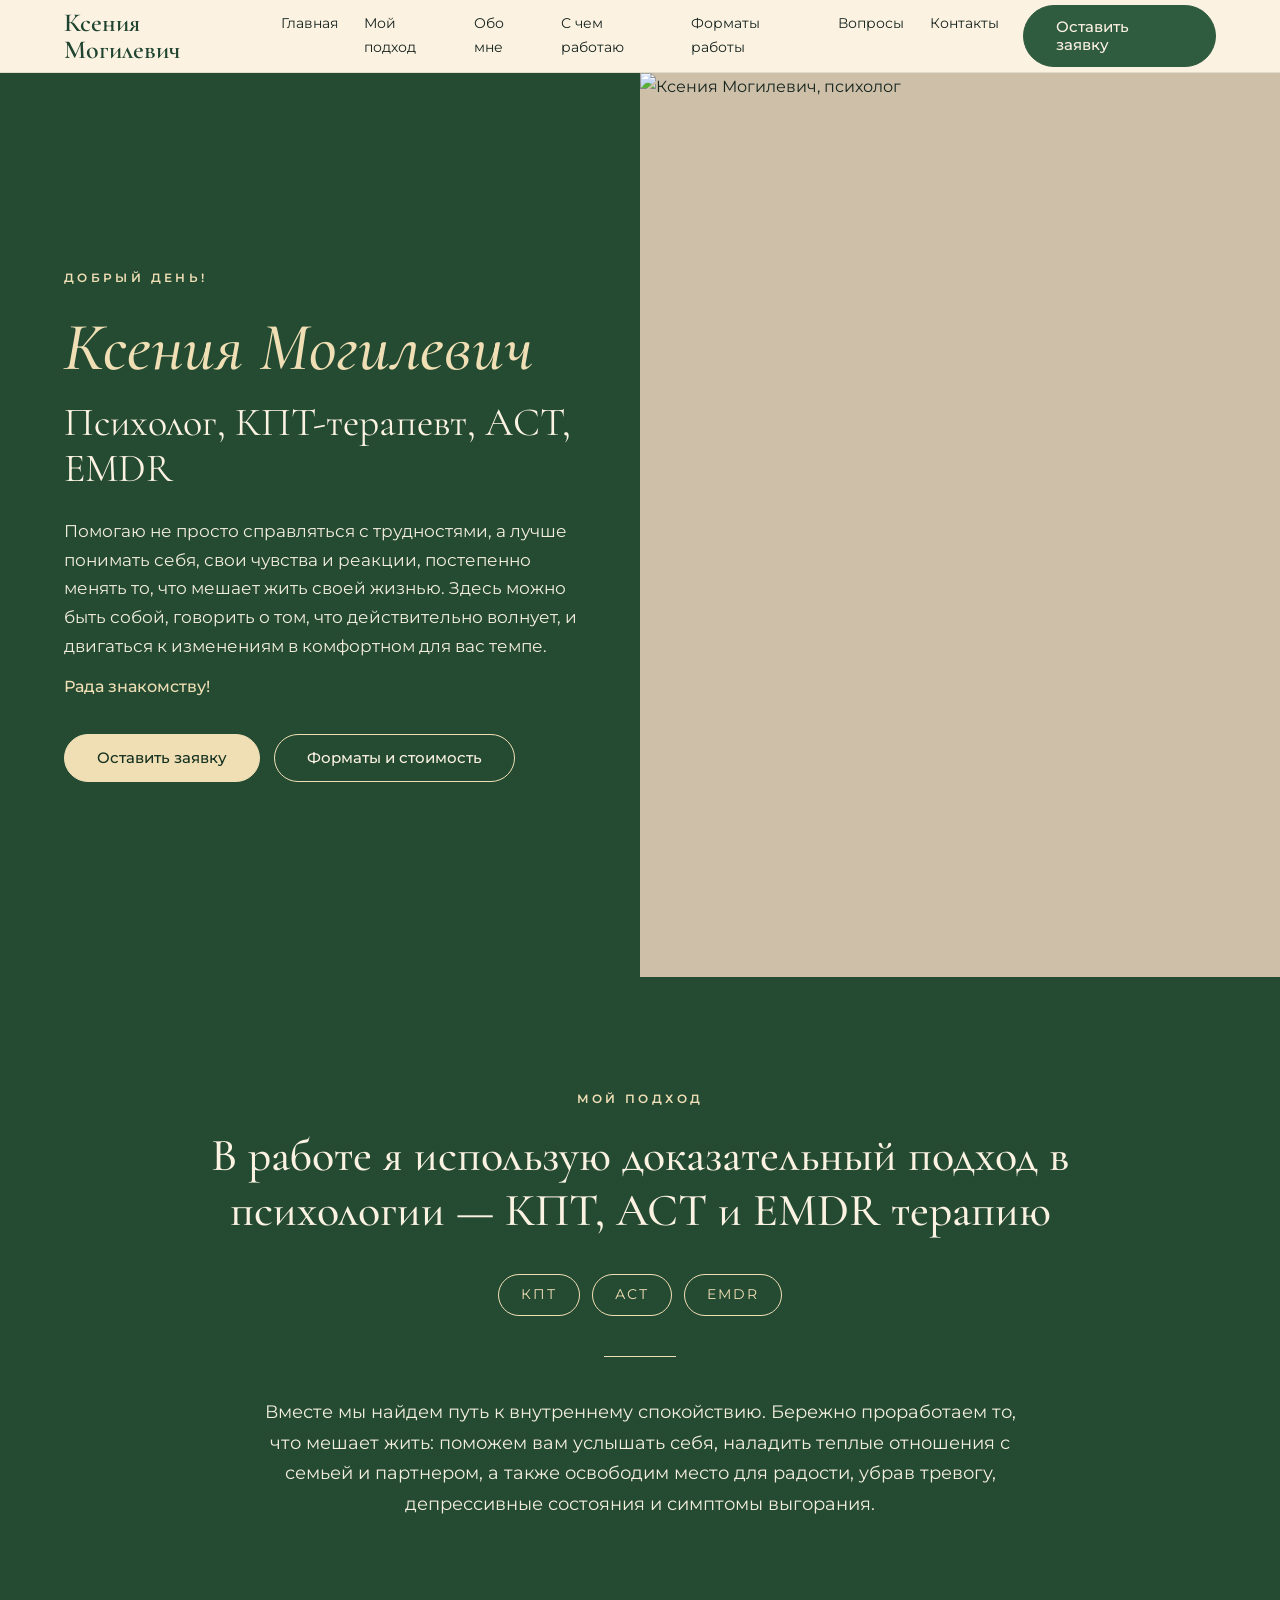
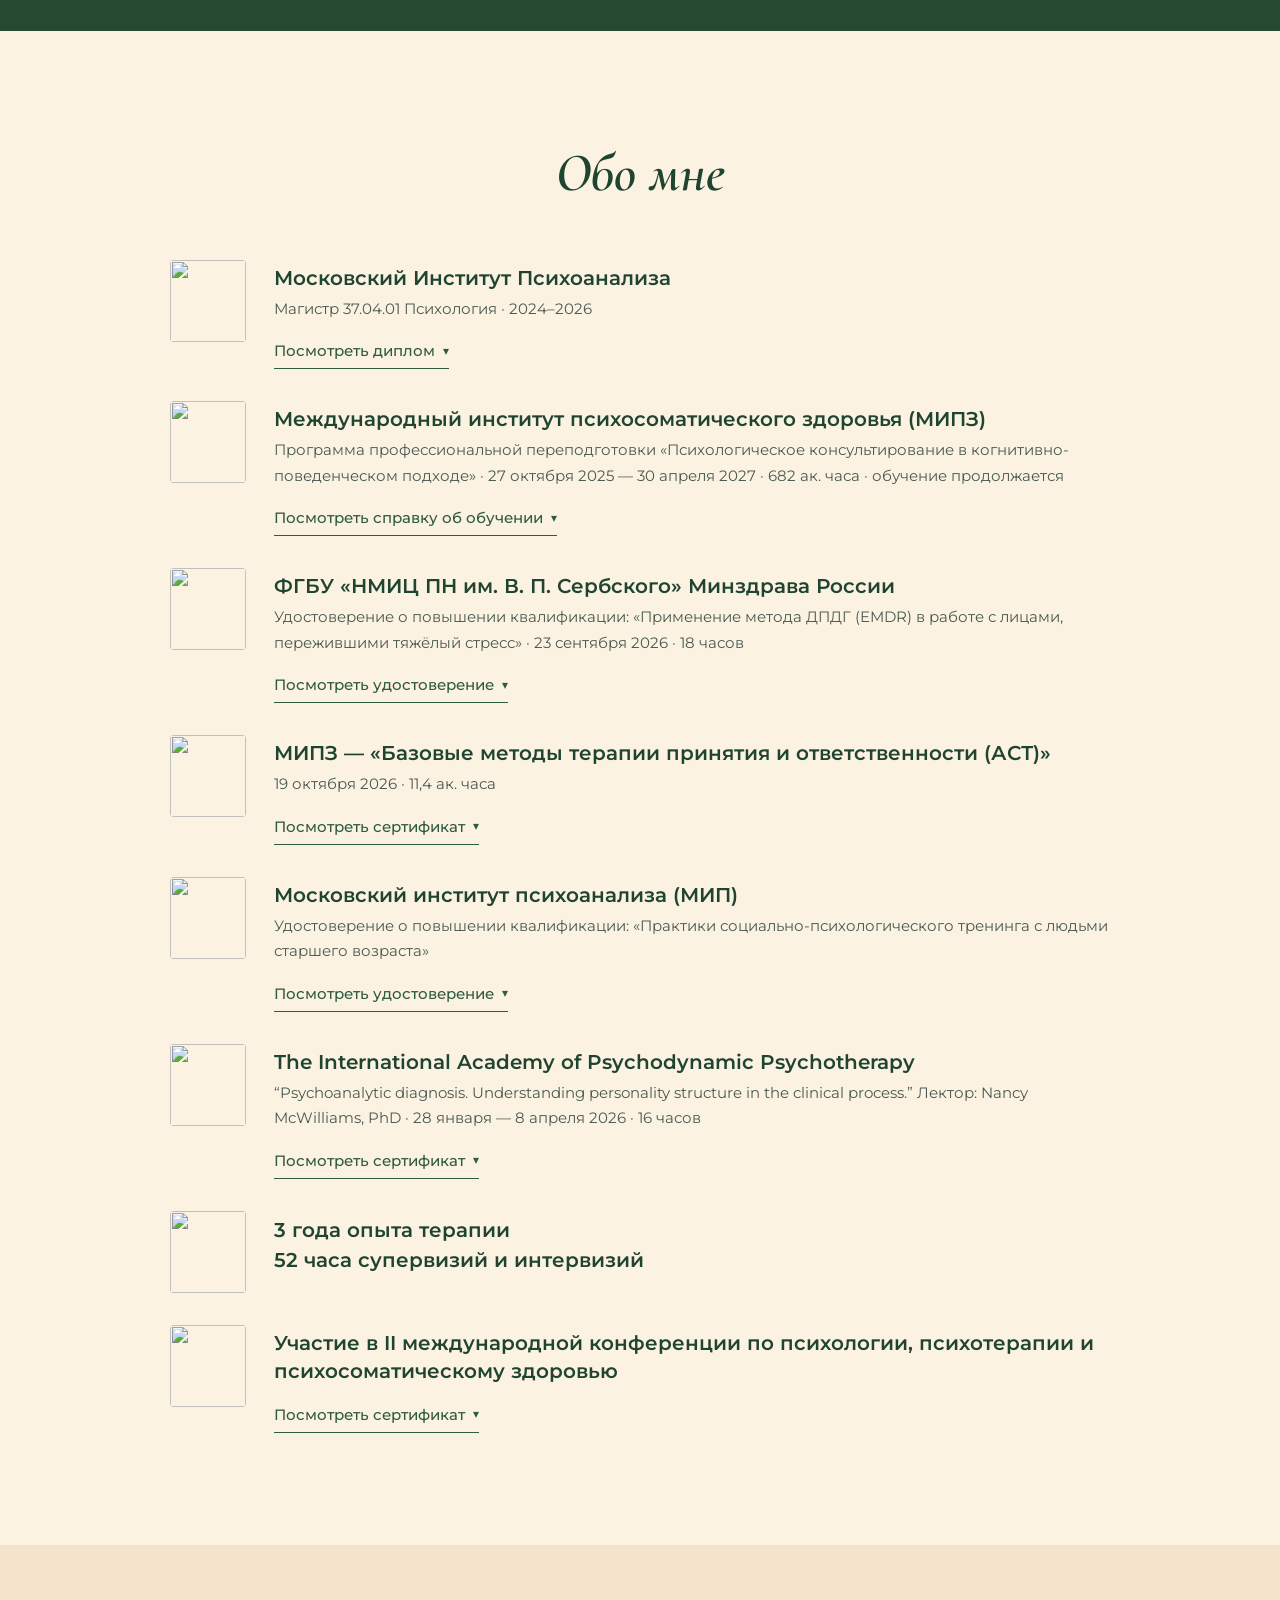
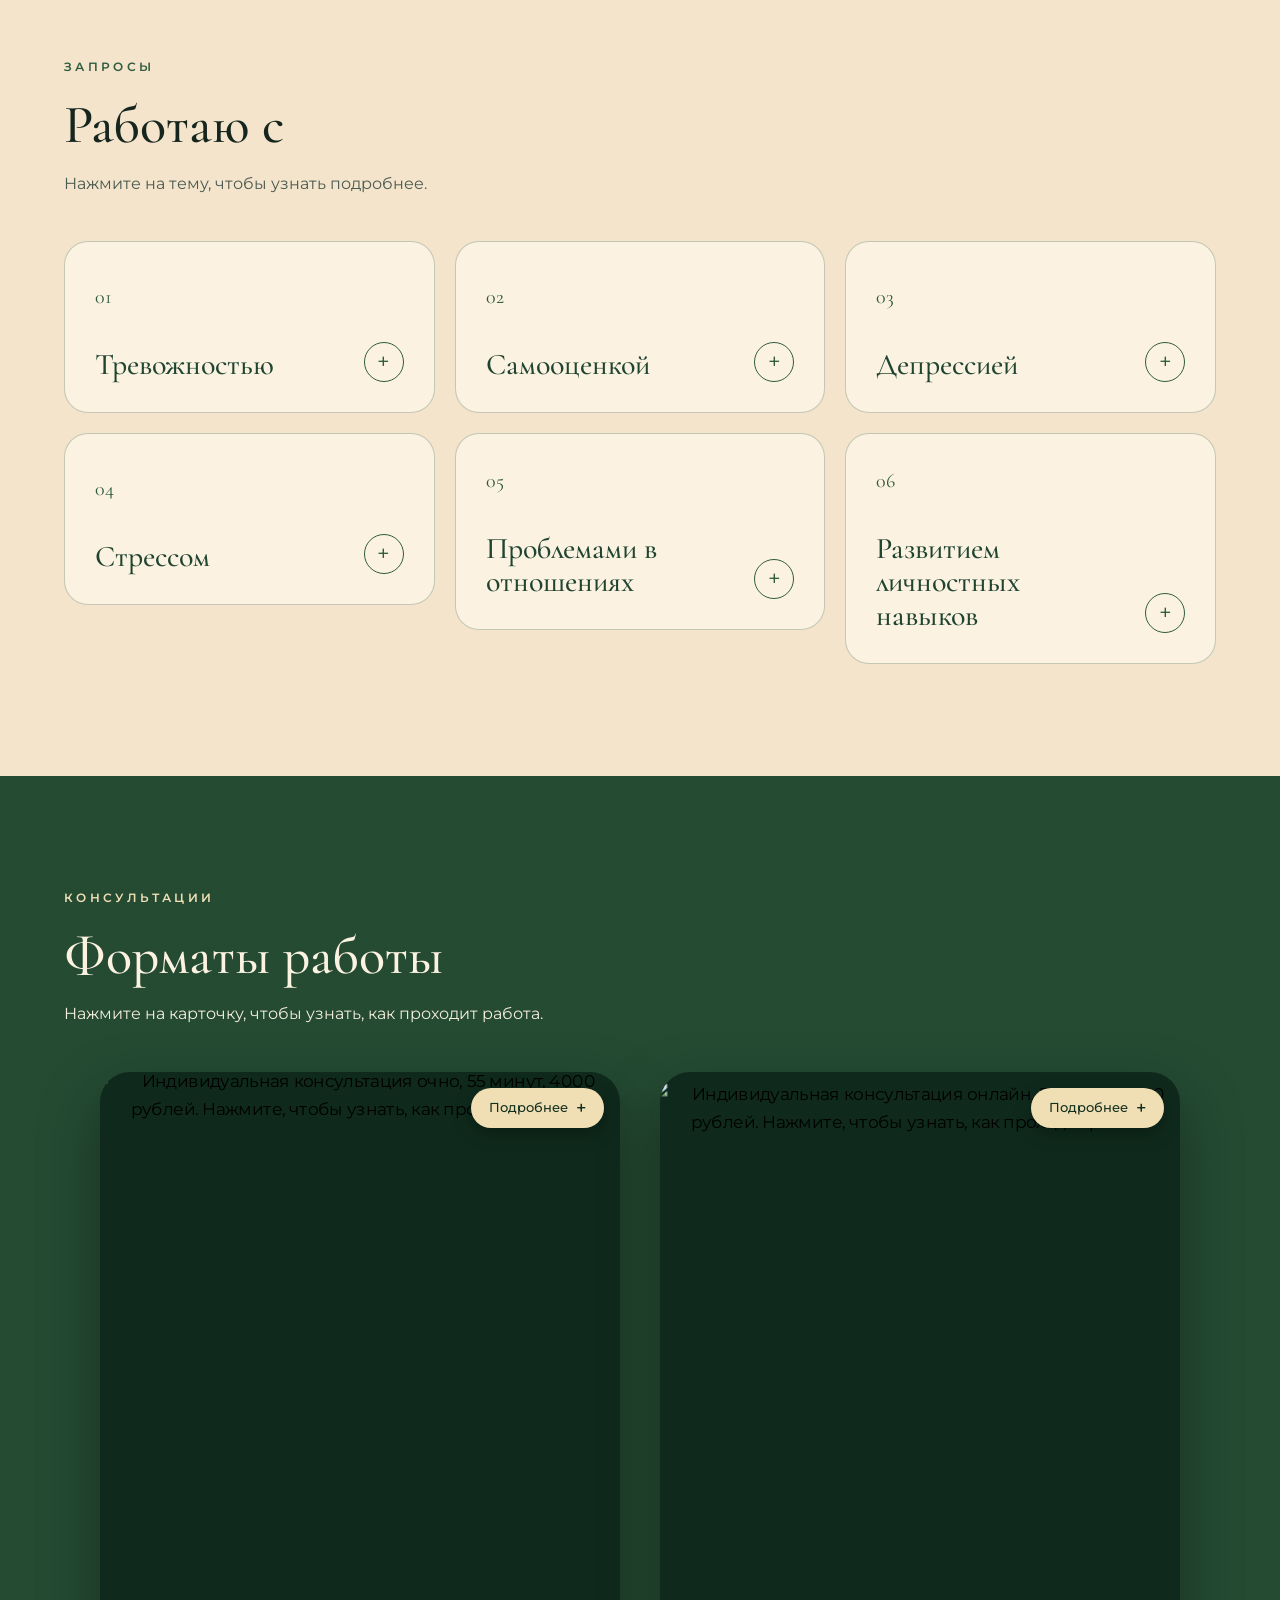
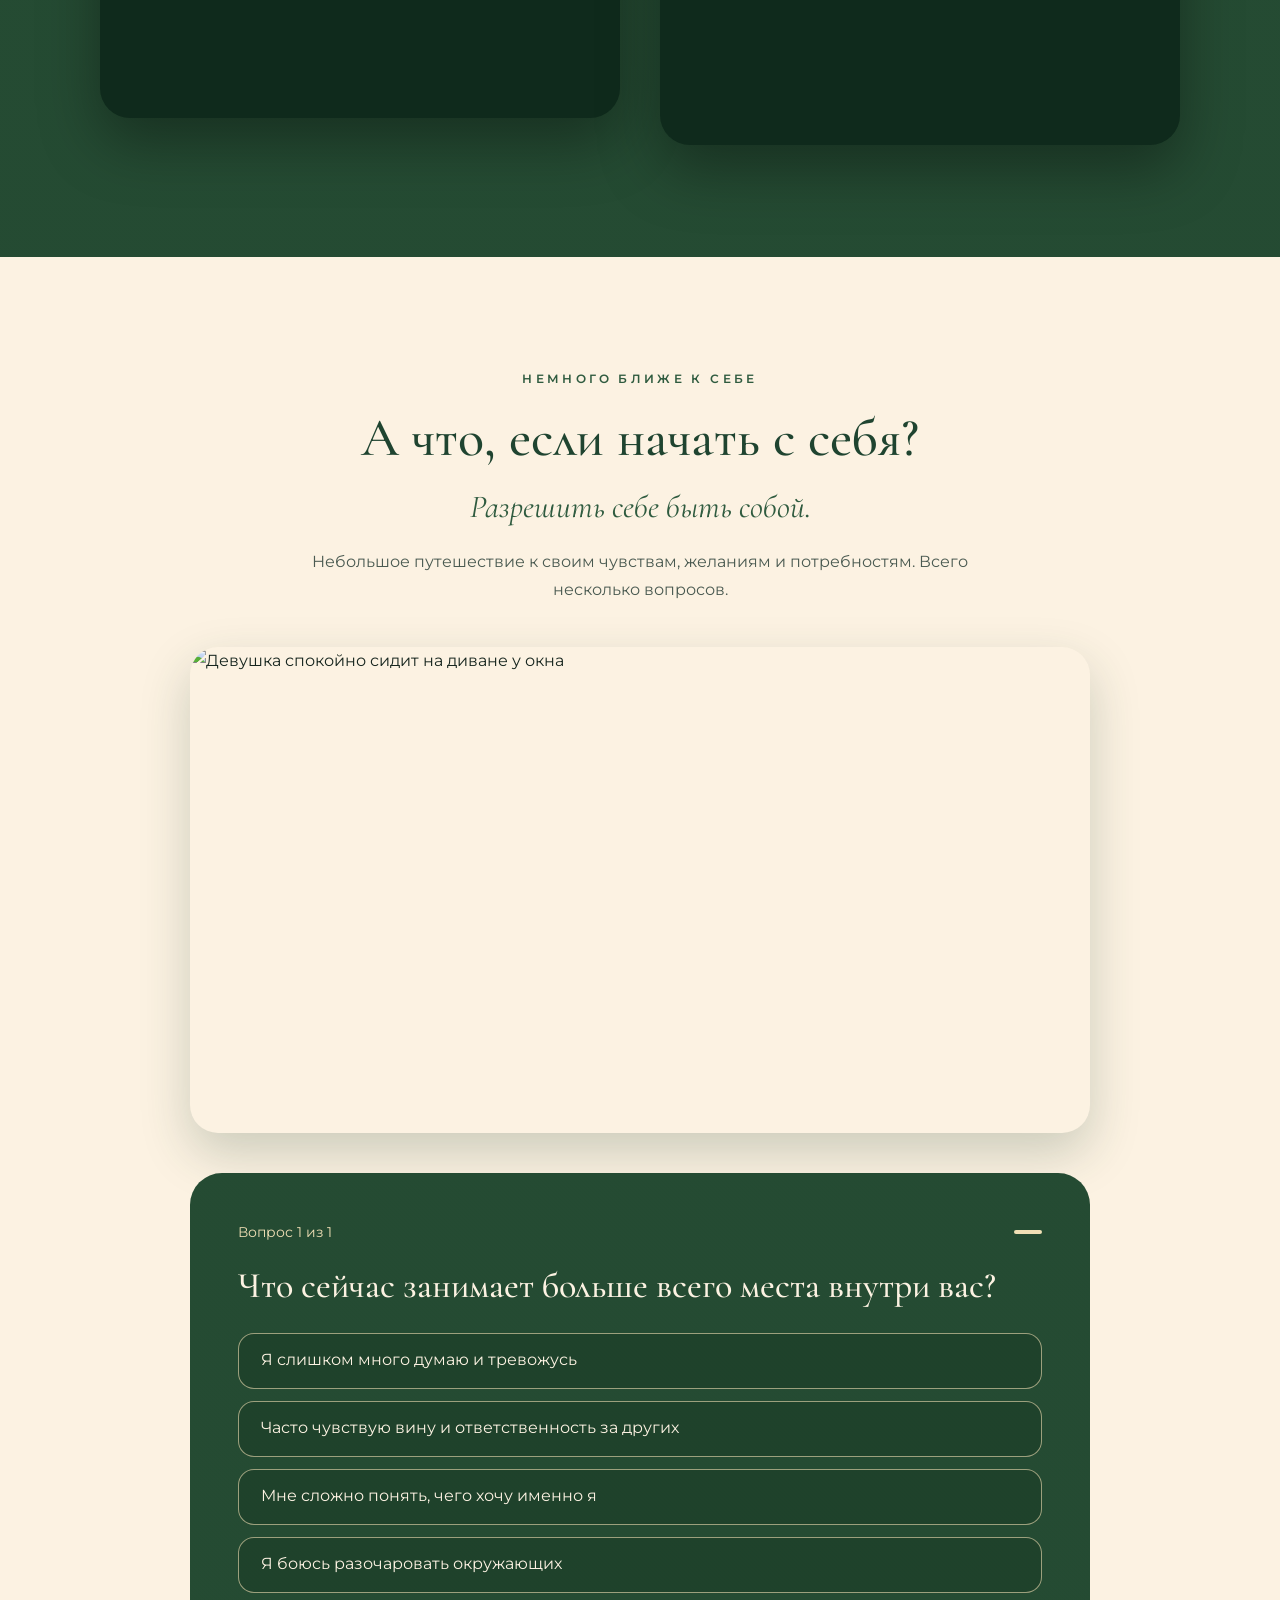
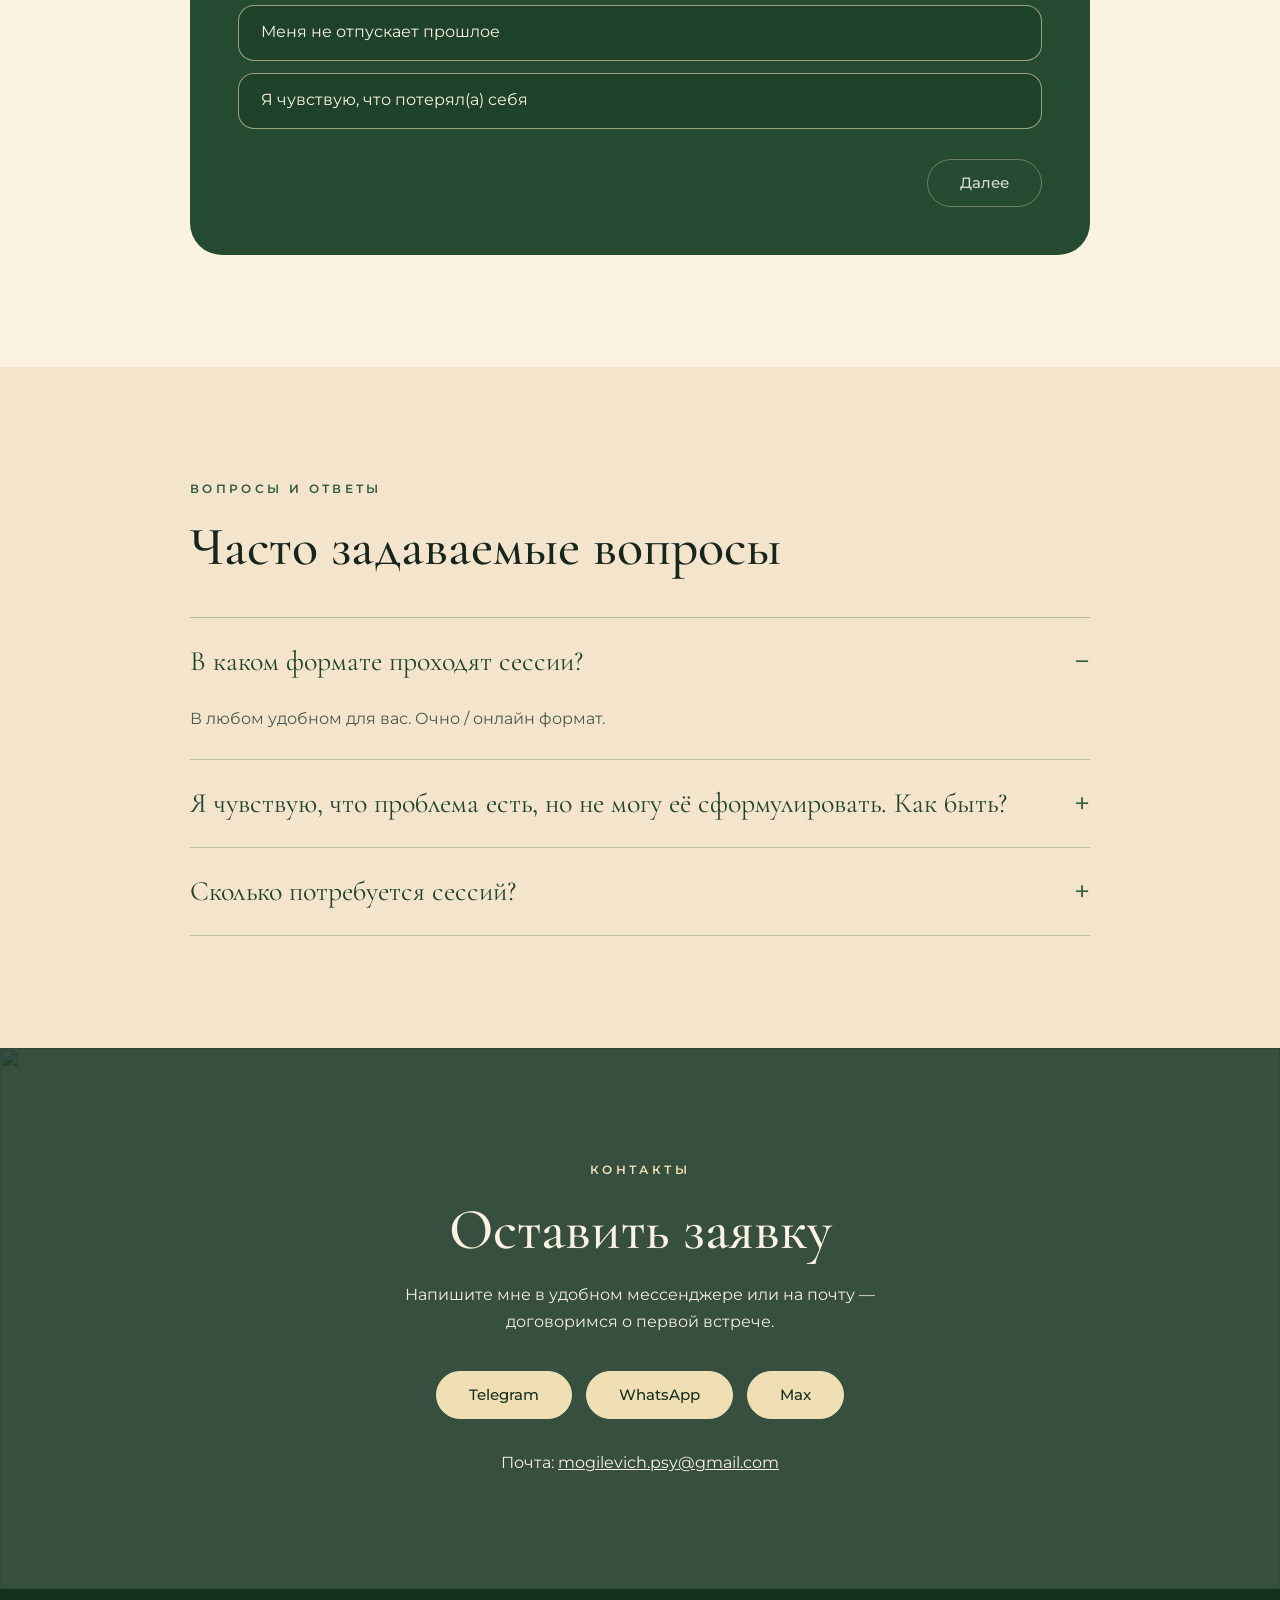
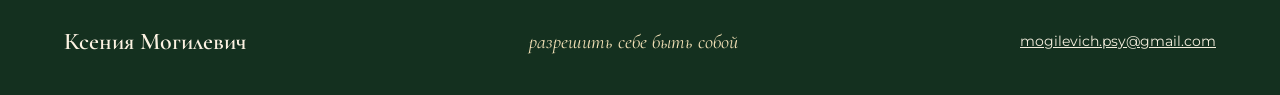
==== index.html @ d7bb57ca "Add files via upload" ====
<!doctype html>
<html lang="ru">
<head>
<meta charset="utf-8">
<meta name="viewport" content="width=device-width, initial-scale=1">
<title>Ксения Могилевич — психолог, КПТ, АСТ, EMDR</title>
<meta name="description" content="Ксения Могилевич — психолог, КПТ-терапевт, АСТ, EMDR. Индивидуальные консультации очно и онлайн. Разрешить себе быть собой.">
<meta property="og:title" content="Ксения Могилевич — психолог">
<meta property="og:description" content="Индивидуальные консультации очно и онлайн: КПТ, АСТ, EMDR.">
<meta property="og:image" content="assets/photo.jpg">
<link rel="preconnect" href="https://fonts.googleapis.com">
<link rel="preconnect" href="https://fonts.gstatic.com" crossorigin>
<link rel="stylesheet" href="https://fonts.googleapis.com/css2?family=Cormorant+Garamond:ital,wght@0,400;0,500;0,600;1,400;1,500;1,600&family=Montserrat:wght@400;500;600&display=swap">
<style>
:root{
  --beige:#FCF2E2;
  --beige-2:#F3E4CB;
  --sand:#E1CDA6;
  --emerald:#2F5B3F;        /* средний зелёный с вашей текстуры */
  --emerald-dark:#1F4430;
  --emerald-deep:#14301F;
  --ink:#16251E;
  --muted:#4A5A51;
  --gold:#F0DFB5;
  --serif:'Cormorant Garamond',Georgia,'Times New Roman',serif;
  --sans:'Montserrat',system-ui,-apple-system,'Segoe UI',Arial,sans-serif;
}
*{box-sizing:border-box}
html{scroll-behavior:smooth;scroll-padding-top:84px}
body{margin:0;background:var(--beige);color:var(--ink);font-family:var(--sans);font-size:16px;line-height:1.7;-webkit-font-smoothing:antialiased}
img{max-width:100%;display:block}
a{color:var(--emerald)}
h1,h2,h3,h4{font-family:var(--serif);font-weight:500;margin:0;line-height:1.12}
p{margin:0}
.wrap{max-width:1200px;margin:0 auto;padding:0 24px}
.eyebrow{font-size:12px;letter-spacing:.28em;text-transform:uppercase;color:var(--emerald);font-weight:600;margin-bottom:18px}
.on-dark .eyebrow{color:var(--gold)}
.section{padding:clamp(64px,9vw,112px) 0}
.section h2{font-size:clamp(34px,5vw,54px)}
/* текстура зелёного */
.tex{background:linear-gradient(rgba(12,36,22,.3),rgba(12,36,22,.3)),url(assets/green.jpg) center/cover no-repeat #2F5B3F}

.btn{display:inline-flex;align-items:center;justify-content:center;min-height:48px;padding:12px 32px;border-radius:999px;border:1px solid var(--emerald);background:var(--emerald);color:var(--beige);font:500 15px/1.2 var(--sans);text-decoration:none;cursor:pointer;transition:background .2s,color .2s,border-color .2s}
.btn:hover{background:var(--emerald-dark);border-color:var(--emerald-dark);color:var(--beige)}
.btn.ghost{background:transparent;color:var(--emerald)}
.btn.ghost:hover{background:var(--emerald);color:var(--beige)}
.on-dark .btn{background:var(--gold);border-color:var(--gold);color:var(--emerald-deep)}
.on-dark .btn:hover{background:var(--beige);border-color:var(--beige);color:var(--emerald-deep)}
.on-dark .btn.ghost{background:transparent;color:var(--beige);border-color:var(--gold)}
.on-dark .btn.ghost:hover{background:var(--gold);color:var(--emerald-deep)}
:focus-visible{outline:3px solid #C99A2E;outline-offset:3px}

/* header */
.site-header{position:sticky;top:0;z-index:50;background:rgba(252,242,226,.95);backdrop-filter:blur(8px);border-bottom:1px solid rgba(47,91,63,.15)}
.site-header .wrap{display:flex;align-items:center;justify-content:space-between;gap:24px;min-height:72px}
.brand{text-decoration:none;font-family:var(--serif);font-weight:600;font-size:26px;line-height:1.05;color:var(--emerald-dark)}
.nav{display:flex;gap:26px;font-size:14px}
.nav a{text-decoration:none;color:var(--ink)}
.nav a:hover{color:var(--emerald);text-decoration:underline}
@media(max-width:1060px){.nav{display:none}}

/* hero — две половины: зелёная текстура + фото */
.hero{display:grid;grid-template-columns:1fr 1fr;min-height:clamp(560px,56vw,780px)}
.hero-left{display:flex;align-items:center;padding:64px 56px 64px max(24px,calc((100vw - 1200px)/2 + 24px));color:var(--beige)}
.hero-copy{max-width:540px}
.hero-copy .eyebrow{margin-bottom:22px}
.hero h1{font-style:italic;font-weight:500;font-size:clamp(44px,5.4vw,68px);color:var(--gold)}
.hero .role{font-family:var(--serif);font-size:clamp(28px,3.2vw,40px);line-height:1.15;margin-top:12px;color:var(--beige)}
.hero .lead{margin-top:26px;font-size:17px;color:#F4EEDD}
.hero .hi{margin-top:12px;font-weight:500;color:var(--gold)}
.hero .cta{display:flex;flex-wrap:wrap;gap:14px;margin-top:34px}
.hero-right{min-width:0;background:#cdbfa8}
.hero-right img{width:100%;height:100%;object-fit:cover;object-position:center 18%}
@media(max-width:860px){
  .hero{grid-template-columns:1fr;min-height:0}
  .hero-left{padding:56px 24px 52px}
  /* на телефоне показываем фото целиком, лицо не крупным планом */
  .hero-right img{height:auto;aspect-ratio:1024/1447;object-fit:cover;object-position:center}
}

/* approach */
.approach{color:var(--beige);text-align:center}
.approach h2{font-size:clamp(30px,4.4vw,46px);max-width:900px;margin:0 auto;line-height:1.2}
.approach .rule{width:72px;height:1px;background:var(--gold);margin:40px auto}
.approach p.txt{max-width:760px;margin:0 auto;font-size:18px;color:#F4EEDD}
.methods{display:flex;flex-wrap:wrap;gap:12px;justify-content:center;margin-top:36px}
.methods span{border:1px solid var(--gold);color:var(--gold);border-radius:999px;padding:8px 22px;font-size:14px;letter-spacing:.14em}

/* about / education list */
.about h2{text-align:center;font-style:italic;font-weight:600;color:var(--emerald-dark)}
.edu{list-style:none;margin:56px auto 0;padding:0;max-width:940px;display:flex;flex-direction:column;gap:32px}
.edu li{display:flex;gap:28px;align-items:flex-start}
.edu .ico{flex:0 0 76px;width:76px;height:82px;object-fit:cover;border-radius:4px}
.edu .body{flex:1 1 auto;min-width:0;padding-top:4px}
.edu .t{font-weight:600;font-size:clamp(17px,2vw,20px);line-height:1.4;color:var(--emerald-dark)}
.edu .s{margin-top:4px;color:var(--muted);font-size:15px}
.edu .plain{font-weight:600;font-size:clamp(17px,2vw,20px);line-height:1.5;color:var(--emerald-dark)}
.edu .plain span{display:block}
.cert{margin-top:12px}
.cert summary{list-style:none;cursor:pointer;display:inline-flex;align-items:center;gap:8px;min-height:36px;color:var(--emerald);font-weight:500;font-size:15px;border-bottom:1px solid currentColor}
.cert summary::-webkit-details-marker{display:none}
.cert summary::after{content:"▾";font-size:12px;transition:transform .2s}
.cert[open] summary::after{transform:rotate(180deg)}
.cert-box{margin-top:14px;max-width:700px}
.cert-box img{width:100%;height:auto;border-radius:10px;border:1px solid rgba(47,91,63,.3);background:#fff}
.cert-empty{padding:22px 24px;border:1px dashed rgba(47,91,63,.5);border-radius:12px;color:var(--muted);font-size:15px;background:rgba(255,255,255,.5)}
@media(max-width:560px){.edu li{gap:16px}.edu .ico{flex-basis:56px;width:56px;height:60px}}

/* work */
.work{background:var(--beige-2)}
.work .hint{margin-top:14px;color:var(--muted)}
.grid{display:flex;flex-wrap:wrap;gap:20px;margin-top:44px;align-items:flex-start}
.tile{flex:1 1 320px;min-width:0;background:var(--beige);border:1px solid rgba(47,91,63,.28);border-radius:24px;transition:background .2s,border-color .2s}
.tile summary{list-style:none;cursor:pointer;display:flex;justify-content:space-between;align-items:flex-end;gap:16px;min-height:170px;padding:30px}
.tile summary::-webkit-details-marker{display:none}
.tile i{display:block;font-family:var(--serif);font-style:normal;font-size:20px;color:var(--emerald);margin-bottom:34px}
.tile h3{font-size:30px;color:var(--emerald-dark)}
.tile .plus{flex:0 0 40px;height:40px;border:1px solid var(--emerald);border-radius:50%;display:flex;align-items:center;justify-content:center;font-size:22px;line-height:1;color:var(--emerald)}
.tile .plus::before{content:"+"}
.tile[open] .plus::before{content:"−"}
.tile:hover{border-color:var(--emerald)}
.tile[open]{background:var(--emerald);border-color:var(--emerald)}
.tile[open] i,.tile[open] h3{color:var(--beige)}
.tile[open] .plus{border-color:var(--gold);color:var(--gold)}
.tile[open] summary{min-height:0;padding-bottom:20px}
.tile[open] i{margin-bottom:14px}
.tile-body{padding:0 30px 32px;color:#F4EEDD}
.tile-body h4{font-family:var(--sans);font-weight:600;font-size:12px;letter-spacing:.22em;text-transform:uppercase;color:var(--gold);margin:22px 0 6px}
.tile-body h4:first-child{margin-top:4px}
.tile-body .btn{margin-top:26px;background:var(--gold);border-color:var(--gold);color:var(--emerald-deep)}
.tile-body .btn:hover{background:var(--beige);border-color:var(--beige)}

/* formats */
.formats{color:var(--beige)}
.formats h2{color:var(--beige)}
.formats .hint{margin-top:14px;color:#F4EEDD}
.fmt-grid{display:flex;flex-wrap:wrap;gap:40px;margin-top:44px;justify-content:center;align-items:flex-start}
.fmt{flex:1 1 360px;max-width:520px;min-width:0;display:grid;border-radius:30px;overflow:hidden;background:#0F2A1C;box-shadow:0 24px 60px rgba(0,0,0,.35)}
.fmt>*{grid-area:1/1;min-width:0}
.fmt-face{display:block;position:relative;padding:0;border:0;background:none;cursor:pointer;font:inherit;transition:opacity .3s,visibility .3s}
.fmt-face img{width:100%;height:auto;display:block;transform:scale(1.035)}
.fmt-tap{position:absolute;top:16px;right:16px;display:inline-flex;align-items:center;gap:8px;min-height:40px;padding:8px 18px;border-radius:999px;background:var(--gold);color:var(--emerald-deep);font:500 13px/1 var(--sans);box-shadow:0 6px 18px rgba(0,0,0,.3);transition:background .2s}
.fmt-tap::after{content:"+";font-size:18px;line-height:1}
.fmt-face:hover .fmt-tap{background:var(--beige)}
.fmt-back{box-sizing:border-box;display:flex;flex-direction:column;justify-content:center;padding:clamp(24px,5vw,40px);background:linear-gradient(rgba(12,36,22,.45),rgba(12,36,22,.45)),url(assets/green.jpg) center/cover no-repeat #1F4430;border:1px solid rgba(240,223,181,.5);border-radius:30px;visibility:hidden;opacity:0;transition:opacity .3s,visibility .3s;outline:none}
.fmt.is-open .fmt-face{visibility:hidden;opacity:0}
.fmt.is-open .fmt-back{visibility:visible;opacity:1}
.fmt-back .tag{font-size:12px;letter-spacing:.24em;text-transform:uppercase;color:var(--gold);font-weight:600}
.fmt-back h3{margin:10px 0 4px;font-size:clamp(30px,4vw,38px);color:var(--beige)}
.fmt-back .meta{color:var(--gold);margin-bottom:12px;font-weight:500}
.fmt-back .intro{color:#F4EEDD;margin-bottom:18px}
.steps{list-style:none;margin:0;padding:0;display:flex;flex-direction:column;gap:14px;counter-reset:s}
.steps li{display:flex;gap:16px;color:#F4EEDD}
.steps li::before{counter-increment:s;content:counter(s);flex:0 0 34px;height:34px;border:1px solid var(--gold);border-radius:50%;display:flex;align-items:center;justify-content:center;color:var(--gold);font-size:14px}
.fmt-actions{display:flex;flex-wrap:wrap;gap:12px;margin-top:28px}
@media(max-width:560px){.fmt-back{font-size:15px;line-height:1.6}.steps{gap:10px}.steps li{gap:12px}}

/* interactive */
.quiz-head{text-align:center;max-width:680px;margin:0 auto 44px}
.quiz-head h2{color:var(--emerald-dark)}
.quiz-head .sub{font-family:var(--serif);font-style:italic;font-size:clamp(24px,3vw,32px);color:var(--emerald);margin-top:12px}
.quiz-head p.t{margin-top:14px;color:var(--muted)}
.quiz-pic{max-width:900px;margin:0 auto 40px}
.quiz-pic img{width:100%;height:auto;aspect-ratio:984/531;object-fit:cover;border-radius:28px;box-shadow:0 20px 50px rgba(31,68,48,.22)}
@media(max-width:560px){.quiz-pic img{aspect-ratio:4/3;object-position:62% center;border-radius:20px}}
.quiz{max-width:900px;margin:0 auto;color:var(--beige);border-radius:32px;padding:clamp(24px,5vw,48px)}
.q-top{display:flex;align-items:center;justify-content:space-between;gap:16px;margin-bottom:22px;font-size:14px;color:var(--gold)}
.dots{display:flex;gap:8px}
.dots i{display:block;width:28px;height:4px;border-radius:2px;background:rgba(240,223,181,.35)}
.dots i.on{background:var(--gold)}
.quiz h3{font-size:clamp(26px,3.6vw,36px);margin-bottom:26px}
.opts{display:flex;flex-direction:column;gap:12px}
.opt{width:100%;text-align:left;min-height:56px;padding:14px 22px;border-radius:16px;border:1px solid rgba(240,223,181,.6);background:rgba(10,30,18,.2);color:var(--beige);font:400 16px/1.4 var(--sans);cursor:pointer;transition:background .15s,color .15s}
.opt:hover{background:rgba(240,223,181,.18)}
.opt[aria-pressed="true"]{background:var(--gold);color:var(--emerald-deep);border-color:var(--gold)}
.q-nav{display:flex;flex-wrap:wrap;justify-content:space-between;gap:14px;margin-top:30px}
.quiz .btn{background:var(--gold);border-color:var(--gold);color:var(--emerald-deep)}
.quiz .btn:hover{background:var(--beige);border-color:var(--beige)}
.quiz .btn.ghost{background:transparent;color:var(--beige);border-color:rgba(240,223,181,.6)}
.quiz .btn.ghost:hover{background:rgba(240,223,181,.2);color:var(--beige)}
.quiz .btn[disabled]{background:transparent;border-color:rgba(240,223,181,.35);color:#D5DCCB;cursor:not-allowed}
.letter{display:flex;flex-wrap:wrap;gap:36px;align-items:stretch}
.letter-img{flex:0 1 290px;min-width:0}
.letter-img img{width:100%;height:100%;min-height:260px;object-fit:cover;border-radius:20px}
.letter-form{flex:1 1 360px;min-width:0}
.letter-form h3{margin-bottom:8px}
.letter-form p.hint{color:#F4EEDD;margin-bottom:22px}
.field{margin-bottom:18px}
.field label{display:block;margin-bottom:8px;font-family:var(--serif);font-size:23px;color:var(--gold)}
.field input{width:100%;min-height:48px;padding:10px 16px;border-radius:12px;border:1px solid rgba(240,223,181,.6);background:rgba(10,30,18,.3);color:var(--beige);font:400 16px var(--sans)}
.field input::placeholder{color:#D5DCCB}
.result{display:flex;flex-direction:column;align-items:center;gap:22px;text-align:center}
.note{width:100%;max-width:620px;background:var(--beige);color:var(--emerald-deep);border-radius:24px;padding:clamp(28px,5vw,48px) clamp(20px,4vw,40px)}
.note small{display:block;font-size:12px;letter-spacing:.3em;text-transform:uppercase;color:var(--muted)}
.note h3{margin:14px 0 24px;color:var(--emerald-deep)}
.note ul{list-style:none;margin:0;padding:0;text-align:left;display:flex;flex-direction:column;gap:14px}
.note li span{color:var(--muted)}
.note li b{font-weight:400;white-space:pre-line}
.note hr{border:0;height:1px;width:56px;background:#8C7A52;margin:28px auto}
.note q{display:block;font-family:var(--serif);font-style:italic;font-size:clamp(20px,2.6vw,24px);line-height:1.35;quotes:none}
.result p.inv{max-width:620px;color:#F4EEDD}
.result .row{display:flex;flex-wrap:wrap;gap:14px;justify-content:center}

/* faq */
.faq{background:var(--beige-2)}
.faq .list{max-width:900px;margin:40px auto 0;border-top:1px solid rgba(47,91,63,.3)}
.faq details{border-bottom:1px solid rgba(47,91,63,.3)}
.faq summary{list-style:none;cursor:pointer;display:flex;justify-content:space-between;align-items:center;gap:24px;padding:26px 0;font-family:var(--serif);font-size:clamp(22px,2.8vw,28px);line-height:1.25;color:var(--emerald-dark)}
.faq summary::-webkit-details-marker{display:none}
.faq summary::after{content:"+";font-family:var(--sans);font-size:28px;color:var(--emerald);flex:0 0 auto}
.faq details[open] summary::after{content:"−"}
.faq details p{padding:0 0 26px;max-width:720px;color:var(--muted)}
.faq .wrap>h2,.faq .wrap>.eyebrow{max-width:900px;margin-left:auto;margin-right:auto}

/* contact */
.contact{position:relative;overflow:hidden;color:var(--beige);text-align:center}
.contact img.bg{position:absolute;inset:0;width:100%;height:100%;object-fit:cover;object-position:center 92%}
.contact .shade{position:absolute;inset:0;background:rgba(18,48,31,.84)}
.contact .wrap{position:relative;z-index:1;max-width:760px}
.contact h2{color:var(--beige);font-size:clamp(38px,6vw,58px)}
.contact p.lead{margin:18px auto 0;max-width:520px;color:#F4EEDD}
.contact .row{display:flex;flex-wrap:wrap;gap:14px;justify-content:center;margin-top:36px}
.contact .mail{margin-top:30px;color:#F4EEDD}
.contact .mail a{color:var(--beige)}

/* footer */
.site-footer{background:var(--emerald-deep);color:var(--beige);padding:36px 0}
.site-footer .wrap{display:flex;flex-wrap:wrap;gap:16px 32px;align-items:center;justify-content:space-between}
.site-footer .brand{color:var(--beige);font-size:24px}
.site-footer .tag{font-family:var(--serif);font-style:italic;font-size:20px;color:var(--gold)}
.site-footer a.mail{color:#F4EEDD;font-size:14px}
</style>
</head>
<body>

<header class="site-header">
  <div class="wrap">
    <a class="brand" href="#top">Ксения Могилевич</a>
    <nav class="nav" aria-label="Основное меню">
      <a href="#top">Главная</a>
      <a href="#approach">Мой подход</a>
      <a href="#about">Обо мне</a>
      <a href="#work">С чем работаю</a>
      <a href="#formats">Форматы работы</a>
      <a href="#faq">Вопросы</a>
      <a href="#contact">Контакты</a>
    </nav>
    <a class="btn" href="#contact">Оставить заявку</a>
  </div>
</header>

<main id="top">

<section class="hero">
  <div class="hero-left tex on-dark">
    <div class="hero-copy">
      <p class="eyebrow">Добрый день!</p>
      <h1>Ксения Могилевич</h1>
      <p class="role">Психолог, КПТ-терапевт, АСТ, EMDR</p>
      <p class="lead">Помогаю не просто справляться с трудностями, а лучше понимать себя, свои чувства и реакции, постепенно менять то, что мешает жить своей жизнью. Здесь можно быть собой, говорить о том, что действительно волнует, и двигаться к изменениям в комфортном для вас темпе.</p>
      <p class="hi">Рада знакомству!</p>
      <div class="cta">
        <a class="btn" href="#contact">Оставить заявку</a>
        <a class="btn ghost" href="#formats">Форматы и стоимость</a>
      </div>
    </div>
  </div>
  <div class="hero-right">
    <img src="assets/photo.jpg" alt="Ксения Могилевич, психолог" width="1024" height="1447" fetchpriority="high">
  </div>
</section>

<section class="section approach tex on-dark" id="approach">
  <div class="wrap">
    <p class="eyebrow">Мой подход</p>
    <h2>В работе я использую доказательный подход в психологии — КПТ, АСТ и EMDR терапию</h2>
    <div class="methods"><span>КПТ</span><span>АСТ</span><span>EMDR</span></div>
    <div class="rule"></div>
    <p class="txt">Вместе мы найдем путь к внутреннему спокойствию. Бережно проработаем то, что мешает жить: поможем вам услышать себя, наладить теплые отношения с семьей и партнером, а также освободим место для радости, убрав тревогу, депрессивные состояния и симптомы выгорания.</p>
  </div>
</section>

<section class="section about" id="about">
  <div class="wrap">
    <h2>Обо мне</h2>
    <ul class="edu">

      <li>
        <img class="ico" src="assets/badge.jpg" alt="" loading="lazy">
        <div class="body">
          <p class="t">Московский Институт Психоанализа</p>
          <p class="s">Магистр 37.04.01 Психология · 2024–2026</p>
          <details class="cert"><summary>Посмотреть диплом</summary><div class="cert-box"><a href="assets/certs/master.jpg" target="_blank" rel="noopener"><img data-cert src="assets/certs/master.jpg" alt="Диплом магистра, Московский Институт Психоанализа" loading="lazy"></a></div></details>
        </div>
      </li>

      <li>
        <img class="ico" src="assets/badge.jpg" alt="" loading="lazy">
        <div class="body">
          <p class="t">Международный институт психосоматического здоровья (МИПЗ)</p>
          <p class="s">Программа профессиональной переподготовки «Психологическое консультирование в когнитивно-поведенческом подходе» · 27 октября 2025 — 30 апреля 2027 · 682 ак. часа · обучение продолжается</p>
          <details class="cert"><summary>Посмотреть справку об обучении</summary><div class="cert-box"><a href="assets/certs/kpt.jpg" target="_blank" rel="noopener"><img data-cert src="assets/certs/kpt.jpg" alt="Сертификат МИПЗ, когнитивно-поведенческая терапия" loading="lazy"></a></div></details>
        </div>
      </li>

      <li>
        <img class="ico" src="assets/badge.jpg" alt="" loading="lazy">
        <div class="body">
          <p class="t">ФГБУ «НМИЦ ПН им. В. П. Сербского» Минздрава России</p>
          <p class="s">Удостоверение о повышении квалификации: «Применение метода ДПДГ (EMDR) в работе с лицами, пережившими тяжёлый стресс» · 23 сентября 2026 · 18 часов</p>
          <details class="cert"><summary>Посмотреть удостоверение</summary><div class="cert-box"><a href="assets/certs/emdr.jpg" target="_blank" rel="noopener"><img data-cert src="assets/certs/emdr.jpg" alt="Удостоверение о переподготовке EMDR, НМИЦ ПН им. Сербского" loading="lazy"></a></div></details>
        </div>
      </li>

      <li>
        <img class="ico" src="assets/badge.jpg" alt="" loading="lazy">
        <div class="body">
          <p class="t">МИПЗ — «Базовые методы терапии принятия и ответственности (АСТ)»</p>
          <p class="s">19 октября 2026 · 11,4 ак. часа</p>
          <details class="cert"><summary>Посмотреть сертификат</summary><div class="cert-box"><a href="assets/certs/act.jpg" target="_blank" rel="noopener"><img data-cert src="assets/certs/act.jpg" alt="Сертификат МИПЗ по АСТ" loading="lazy"></a></div></details>
        </div>
      </li>

      <li>
        <img class="ico" src="assets/badge.jpg" alt="" loading="lazy">
        <div class="body">
          <p class="t">Московский институт психоанализа (МИП)</p>
          <p class="s">Удостоверение о повышении квалификации: «Практики социально-психологического тренинга с людьми старшего возраста»</p>
          <details class="cert"><summary>Посмотреть удостоверение</summary><div class="cert-box"><a href="assets/certs/training.jpg" target="_blank" rel="noopener"><img data-cert src="assets/certs/training.jpg" alt="Удостоверение о повышении квалификации, МИП" loading="lazy"></a></div></details>
        </div>
      </li>

      <li>
        <img class="ico" src="assets/badge.jpg" alt="" loading="lazy">
        <div class="body">
          <p class="t">The International Academy of Psychodynamic Psychotherapy</p>
          <p class="s">“Psychoanalytic diagnosis. Understanding personality structure in the clinical process.” Лектор: Nancy McWilliams, PhD · 28 января — 8 апреля 2026 · 16 часов</p>
          <details class="cert"><summary>Посмотреть сертификат</summary><div class="cert-box"><a href="assets/certs/mcwilliams.jpg" target="_blank" rel="noopener"><img data-cert src="assets/certs/mcwilliams.jpg" alt="Сертификат участия, Nancy McWilliams" loading="lazy"></a></div></details>
        </div>
      </li>

      <li>
        <img class="ico" src="assets/badge.jpg" alt="" loading="lazy">
        <div class="body plain">
          <span>3 года опыта терапии</span>
          <span>52 часа супервизий и интервизий</span>
        </div>
      </li>

      <li>
        <img class="ico" src="assets/badge.jpg" alt="" loading="lazy">
        <div class="body">
          <p class="t">Участие в II международной конференции по психологии, психотерапии и психосоматическому здоровью</p>
          <details class="cert"><summary>Посмотреть сертификат</summary><div class="cert-box"><a href="assets/certs/conference.jpg" target="_blank" rel="noopener"><img data-cert src="assets/certs/conference.jpg" alt="Сертификат участника конференции" loading="lazy"></a></div></details>
        </div>
      </li>

    </ul>
  </div>
</section>

<section class="section work" id="work">
  <div class="wrap">
    <p class="eyebrow">Запросы</p>
    <h2>Работаю с</h2>
    <p class="hint">Нажмите на тему, чтобы узнать подробнее.</p>
    <div class="grid">

      <details class="tile" name="work">
        <summary><div><i>01</i><h3>Тревожностью</h3></div><span class="plus" aria-hidden="true"></span></summary>
        <div class="tile-body">
          <h4>Что это</h4>
          <p>Тревожность — это состояние постоянного или повторяющегося беспокойства о будущем: мысли и тело реагируют на угрозу, которой ещё нет или которая не так велика, как кажется. В умеренной форме тревога помогает подготовиться к важному, но когда она становится фоном жизни, она отнимает силы, мешает отдыхать и принимать решения.</p>
          <h4>Как проявляется</h4>
          <p>Навязчивые мысли «а вдруг…», напряжение в теле, учащённое сердцебиение, трудности с засыпанием, раздражительность, желание избегать пугающих ситуаций или всё контролировать.</p>
          <h4>Как мы работаем</h4>
          <p>В КПТ разбираем тревожные мысли и убеждения и проверяем, насколько они соответствуют реальности. В АСТ учимся не бороться с тревогой, а жить рядом с ней, опираясь на то, что для вас действительно важно. EMDR помогает, если за тревогой стоит тяжёлый пережитый опыт.</p>
          <a class="btn" href="#contact">Обсудить на консультации</a>
        </div>
      </details>

      <details class="tile" name="work">
        <summary><div><i>02</i><h3>Самооценкой</h3></div><span class="plus" aria-hidden="true"></span></summary>
        <div class="tile-body">
          <h4>Что это</h4>
          <p>Самооценка — это то, как вы относитесь к себе и что думаете о своей ценности, способностях и праве на уважение. Она формируется годами под влиянием семьи, школы и отношений и может быть заниженной, нестабильной или зависимой от чужих оценок.</p>
          <h4>Как проявляется</h4>
          <p>Постоянная самокритика, сравнение себя с другими, трудно принимать комплименты и просить о своём, страх ошибиться, перфекционизм, зависимость от одобрения окружающих.</p>
          <h4>Как мы работаем</h4>
          <p>Замечаем внутреннего критика и привычные убеждения о себе, проверяем их на опыте и постепенно выстраиваем более устойчивое и доброжелательное отношение к себе.</p>
          <a class="btn" href="#contact">Обсудить на консультации</a>
        </div>
      </details>

      <details class="tile" name="work">
        <summary><div><i>03</i><h3>Депрессией</h3></div><span class="plus" aria-hidden="true"></span></summary>
        <div class="tile-body">
          <h4>Что это</h4>
          <p>Депрессия — это не слабость и не плохой характер, а состояние, при котором надолго снижаются настроение и энергия, а то, что раньше радовало, перестаёт откликаться.</p>
          <h4>Как проявляется</h4>
          <p>Подавленность или чувство пустоты, упадок сил, потеря интереса к делам, чувство вины и безнадёжности, нарушения сна и аппетита, трудности с концентрацией.</p>
          <h4>Как мы работаем</h4>
          <p>В КПТ возвращаем в жизнь небольшие шаги и деятельность, работаем с самокритичными мыслями. В АСТ опираемся на ваши ценности и учимся действовать, даже когда настроение низкое. При выраженных симптомах психотерапию полезно сочетать с наблюдением у врача.</p>
          <a class="btn" href="#contact">Обсудить на консультации</a>
        </div>
      </details>

      <details class="tile" name="work">
        <summary><div><i>04</i><h3>Стрессом</h3></div><span class="plus" aria-hidden="true"></span></summary>
        <div class="tile-body">
          <h4>Что это</h4>
          <p>Стресс — реакция организма и психики на нагрузку и перемены: работу, учёбу, конфликты, неопределённость. Кратковременный стресс мобилизует, но длительный, без восстановления, истощает и может привести к выгоранию.</p>
          <h4>Как проявляется</h4>
          <p>Раздражительность, усталость, напряжение в теле, трудности с отдыхом и сном, ощущение, что всё валится из рук, снижение мотивации.</p>
          <h4>Как мы работаем</h4>
          <p>Определяем, что именно вас перегружает, учимся распознавать сигналы организма, выстраивать границы и восстановление, чтобы вернуть ресурс.</p>
          <a class="btn" href="#contact">Обсудить на консультации</a>
        </div>
      </details>

      <details class="tile" name="work">
        <summary><div><i>05</i><h3>Проблемами в отношениях</h3></div><span class="plus" aria-hidden="true"></span></summary>
        <div class="tile-body">
          <h4>Что это</h4>
          <p>Трудности в близких отношениях — с партнёром, родителями, детьми, друзьями или коллегами — часто связаны не с «неправильным» человеком, а с повторяющимися способами реагировать, которые мы выработали раньше.</p>
          <h4>Как проявляется</h4>
          <p>Частые конфликты и непонимание, трудность говорить о своих чувствах и потребностях, страх отвержения или потери, эмоциональная дистанция, сложности с границами, чувство вины за других.</p>
          <h4>Как мы работаем</h4>
          <p>Разбираем ваши привычные сценарии, учимся замечать свои чувства и потребности и говорить о них, строить более тёплые и честные отношения.</p>
          <a class="btn" href="#contact">Обсудить на консультации</a>
        </div>
      </details>

      <details class="tile" name="work">
        <summary><div><i>06</i><h3>Развитием личностных навыков</h3></div><span class="plus" aria-hidden="true"></span></summary>
        <div class="tile-body">
          <h4>Что это</h4>
          <p>Работа над тем, что помогает чувствовать себя увереннее и жить в согласии с собой: понимать свои эмоции, отстаивать границы, поддерживать себя, принимать решения и общаться.</p>
          <h4>С какими запросами приходят</h4>
          <p>Хочется лучше понимать, чего вы хотите, легче справляться с эмоциями, меньше откладывать важное, увереннее чувствовать себя в общении и в новых ситуациях.</p>
          <h4>Как мы работаем</h4>
          <p>Осваиваем практические техники — от эмоциональной регуляции до навыков самоподдержки — и закрепляем их в повседневной жизни.</p>
          <a class="btn" href="#contact">Обсудить на консультации</a>
        </div>
      </details>

    </div>
  </div>
</section>

<section class="section formats tex on-dark" id="formats">
  <div class="wrap">
    <p class="eyebrow">Консультации</p>
    <h2>Форматы работы</h2>
    <p class="hint">Нажмите на карточку, чтобы узнать, как проходит работа.</p>
    <div class="fmt-grid">

      <div class="fmt">
        <button class="fmt-face" type="button" aria-expanded="false" aria-controls="fmt-offline">
          <img src="assets/format-offline.jpg" alt="Индивидуальная консультация очно, 55 минут, 4000 рублей. Нажмите, чтобы узнать, как проходит работа" width="707" height="862">
          <span class="fmt-tap">Подробнее</span>
        </button>
        <div class="fmt-back" id="fmt-offline" role="region" aria-label="Очная консультация: как проходит работа" tabindex="-1">
          <p class="tag">Индивидуальная · очно · 4000 ₽</p>
          <h3>Как проходит работа</h3>
          <p class="meta">Формат: 55 минут в уютном кабинете.</p>
          <p class="intro">Личная встреча, на которой можно уделить внимание себе, своим переживаниям и тому, что хочется изменить.</p>
          <ol class="steps">
            <li>Определяем ваш запрос и цели работы, знакомимся и понимаем, комфортно ли нам работать вместе.</li>
            <li>Исследуем, какие мысли и убеждения влияют на ваши чувства и поведение.</li>
            <li>Осваиваем техники и новые способы реагирования, которые помогают справляться с трудностями и подходят именно вам.</li>
          </ol>
          <div class="fmt-actions">
            <a class="btn" href="#contact">Записаться</a>
            <button class="btn ghost fmt-close" type="button">Назад к карточке</button>
          </div>
        </div>
      </div>

      <div class="fmt">
        <button class="fmt-face" type="button" aria-expanded="false" aria-controls="fmt-online">
          <img src="assets/format-online.jpg" alt="Индивидуальная консультация онлайн, 55 минут, 3000 рублей. Нажмите, чтобы узнать, как проходит работа" width="704" height="859">
          <span class="fmt-tap">Подробнее</span>
        </button>
        <div class="fmt-back" id="fmt-online" role="region" aria-label="Онлайн-консультация: как проходит работа" tabindex="-1">
          <p class="tag">Индивидуальная · онлайн · 3000 ₽</p>
          <h3>Как проходит работа</h3>
          <p class="meta">Формат: 55 минут на онлайн-платформе.</p>
          <p class="intro">Вы можете обратиться за помощью, находясь дома или в другом комфортном для вас месте. Помогу разобраться в том, что вас беспокоит, лучше понять себя и найти способы справляться с трудностями.</p>
          <ol class="steps">
            <li>Определяем ваш запрос и цели работы, знакомимся и понимаем, комфортно ли нам работать вместе.</li>
            <li>Исследуем, какие мысли и убеждения влияют на ваши чувства и поведение.</li>
            <li>Осваиваем техники и новые способы реагирования, которые помогают справляться с трудностями и подходят именно вам.</li>
          </ol>
          <div class="fmt-actions">
            <a class="btn" href="#contact">Записаться</a>
            <button class="btn ghost fmt-close" type="button">Назад к карточке</button>
          </div>
        </div>
      </div>

    </div>
  </div>
</section>

<section class="section" id="closer">
  <div class="wrap">
    <div class="quiz-head">
      <p class="eyebrow">Немного ближе к себе</p>
      <h2>А что, если начать с себя?</h2>
      <p class="sub">Разрешить себе быть собой.</p>
      <p class="t">Небольшое путешествие к своим чувствам, желаниям и потребностям. Всего несколько вопросов.</p>
    </div>
    <figure class="quiz-pic">
      <img src="assets/girl.jpg" alt="Девушка спокойно сидит на диване у окна" width="984" height="531" loading="lazy">
    </figure>
    <div class="quiz tex" id="quiz" aria-live="polite"></div>
  </div>
</section>

<section class="section faq" id="faq">
  <div class="wrap">
    <p class="eyebrow">Вопросы и ответы</p>
    <h2>Часто задаваемые вопросы</h2>
    <div class="list">
      <details open><summary>В каком формате проходят сессии?</summary><p>В любом удобном для вас. Очно / онлайн формат.</p></details>
      <details><summary>Я чувствую, что проблема есть, но не могу её сформулировать. Как быть?</summary><p>На установочной встрече мы совместно определим цель и ожидаемый результат нашей работы.</p></details>
      <details><summary>Сколько потребуется сессий?</summary><p>Продолжительность и частота консультаций обсуждается с клиентом и определяется на консультации.</p></details>
    </div>
  </div>
</section>

<section class="section contact on-dark" id="contact">
  <img class="bg" src="assets/sunset.jpg" alt="" loading="lazy">
  <div class="shade"></div>
  <div class="wrap">
    <p class="eyebrow">Контакты</p>
    <h2>Оставить заявку</h2>
    <p class="lead">Напишите мне в удобном мессенджере или на почту — договоримся о первой встрече.</p>
    <div class="row">
      <!-- ЗАМЕНИТЕ ссылки ниже на свои: ник в Telegram, номер WhatsApp, профиль Max -->
      <a class="btn" href="https://t.me/ВАШ_НИК" target="_blank" rel="noopener">Telegram</a>
      <a class="btn" href="https://wa.me/7ВАШ_НОМЕР" target="_blank" rel="noopener">WhatsApp</a>
      <a class="btn" href="https://max.ru/" target="_blank" rel="noopener">Max</a>
    </div>
    <p class="mail">Почта: <a href="mailto:mogilevich.psy@gmail.com">mogilevich.psy@gmail.com</a></p>
  </div>
</section>

</main>

<footer class="site-footer">
  <div class="wrap">
    <a class="brand" href="#top">Ксения Могилевич</a>
    <p class="tag">разрешить себе быть собой</p>
    <a class="mail" href="mailto:mogilevich.psy@gmail.com">mogilevich.psy@gmail.com</a>
  </div>
</footer>

<script>
(function () {
  // Если скана сертификата ещё нет в assets/certs/, вместо картинки показываем аккуратную заглушку.
  document.querySelectorAll('img[data-cert]').forEach(function (img) {
    img.addEventListener('error', function () {
      var box = document.createElement('p');
      box.className = 'cert-empty';
      box.textContent = 'Скан сертификата скоро появится здесь.';
      var link = img.closest('a');
      (link || img).replaceWith(box);
    });
  });

  // Карточки форматов: по нажатию на карточку на её месте появляется описание.
  document.querySelectorAll('.fmt').forEach(function (card) {
    var face = card.querySelector('.fmt-face');
    var back = card.querySelector('.fmt-back');
    var close = card.querySelector('.fmt-close');
    function setOpen(open) {
      card.classList.toggle('is-open', open);
      face.setAttribute('aria-expanded', open ? 'true' : 'false');
      (open ? back : face).focus({ preventScroll: true });
    }
    face.addEventListener('click', function () { setOpen(true); });
    close.addEventListener('click', function () { setOpen(false); });
    card.addEventListener('keydown', function (e) {
      if (e.key === 'Escape' && card.classList.contains('is-open')) setOpen(false);
    });
  });

  // Вопросы интерактива. Чтобы добавить ещё вопрос, скопируйте блок {title, options} и вставьте после последнего.
  var QUESTIONS = [
    {
      title: 'Что сейчас занимает больше всего места внутри вас?',
      options: [
        'Я слишком много думаю и тревожусь',
        'Часто чувствую вину и ответственность за других',
        'Мне сложно понять, чего хочу именно я',
        'Я боюсь разочаровать окружающих',
        'Меня не отпускает прошлое',
        'Я чувствую, что потерял(а) себя'
      ]
    }
  ];
  var LETTER = [
    'Сегодня я хочу разрешить себе…',
    'Мне больше не хочется…',
    'Я хочу, чтобы в моей жизни стало больше…'
  ];

  var root = document.getElementById('quiz');
  var step = 0, picks = [], answers = ['', '', ''];
  var total = QUESTIONS.length;

  function h(tag, cls, text) {
    var e = document.createElement(tag);
    if (cls) e.className = cls;
    if (text !== undefined) e.textContent = text;
    return e;
  }
  function btn(label, cls, fn, disabled) {
    var b = h('button', 'btn' + (cls ? ' ' + cls : ''), label);
    b.type = 'button';
    if (disabled) b.disabled = true;
    else b.addEventListener('click', fn);
    return b;
  }
  function go(n) { step = n; render(); }

  function render() {
    root.innerHTML = '';
    if (step < total) renderQuestion();
    else if (step === total) renderLetter();
    else renderResult();
  }

  function renderQuestion() {
    var q = QUESTIONS[step];
    var top = h('div', 'q-top');
    top.appendChild(h('span', '', 'Вопрос ' + (step + 1) + ' из ' + total));
    var dots = h('div', 'dots');
    for (var i = 0; i < total; i++) dots.appendChild(h('i', i <= step ? 'on' : ''));
    top.appendChild(dots);
    root.appendChild(top);
    root.appendChild(h('h3', '', q.title));

    var opts = h('div', 'opts');
    q.options.forEach(function (label, i) {
      var b = h('button', 'opt', label);
      b.type = 'button';
      b.setAttribute('aria-pressed', picks[step] === i ? 'true' : 'false');
      b.addEventListener('click', function () { picks[step] = i; render(); });
      opts.appendChild(b);
    });
    root.appendChild(opts);

    var nav = h('div', 'q-nav');
    nav.appendChild(step > 0 ? btn('Назад', 'ghost', function () { go(step - 1); }) : h('span'));
    nav.appendChild(btn('Далее', '', function () { go(step + 1); }, picks[step] === undefined));
    root.appendChild(nav);
  }

  function renderLetter() {
    var wrap = h('div', 'letter');
    var imgBox = h('div', 'letter-img');
    var img = document.createElement('img');
    img.src = 'assets/letter.jpg';
    img.alt = 'Перьевая ручка и письма';
    imgBox.appendChild(img);
    wrap.appendChild(imgBox);

    var form = h('div', 'letter-form');
    form.appendChild(h('h3', '', 'Письмо себе'));
    form.appendChild(h('p', 'hint', 'Закончите три предложения так, как откликается именно сейчас.'));
    LETTER.forEach(function (text, i) {
      var f = h('div', 'field');
      var id = 'letter' + i;
      var l = h('label', '', text);
      l.setAttribute('for', id);
      var inp = document.createElement('input');
      inp.type = 'text'; inp.id = id; inp.maxLength = 200;
      inp.placeholder = 'Впишите свой ответ';
      inp.value = answers[i];
      inp.addEventListener('input', function () { answers[i] = inp.value; });
      f.appendChild(l); f.appendChild(inp);
      form.appendChild(f);
    });
    var row = h('div', 'q-nav');
    row.appendChild(btn('Назад', 'ghost', function () { go(total - 1); }));
    row.appendChild(btn('Получить карточку', '', function () { go(total + 1); }));
    form.appendChild(row);
    wrap.appendChild(form);
    root.appendChild(wrap);
  }

  function renderResult() {
    var res = h('div', 'result');
    var note = h('div', 'note');
    note.appendChild(h('small', '', 'Ксения Могилевич · психолог'));
    note.appendChild(h('h3', '', 'Маленькое напоминание себе'));
    var ul = h('ul');
    LETTER.forEach(function (text, i) {
      var li = h('li');
      li.appendChild(h('span', '', text + ' '));
      li.appendChild(h('b', '', answers[i] ? answers[i] : '…'));
      ul.appendChild(li);
    });
    note.appendChild(ul);
    note.appendChild(h('hr'));
    note.appendChild(h('q', '', 'Разрешить себе быть собой — это не значит стать другим. Это значит постепенно перестать отказываться от себя.'));
    res.appendChild(note);
    res.appendChild(h('p', 'inv', 'Если вам хочется глубже разобраться в своих переживаниях, я буду рада помочь вам в этом на индивидуальной консультации.'));
    var row = h('div', 'row');
    var a = h('a', 'btn', 'Оставить заявку');
    a.href = '#contact';
    row.appendChild(a);
    row.appendChild(btn('Пройти заново', 'ghost', function () { picks = []; answers = ['', '', '']; go(0); }));
    res.appendChild(row);
    root.appendChild(res);
  }

  render();
})();
</script>
</body>
</html>
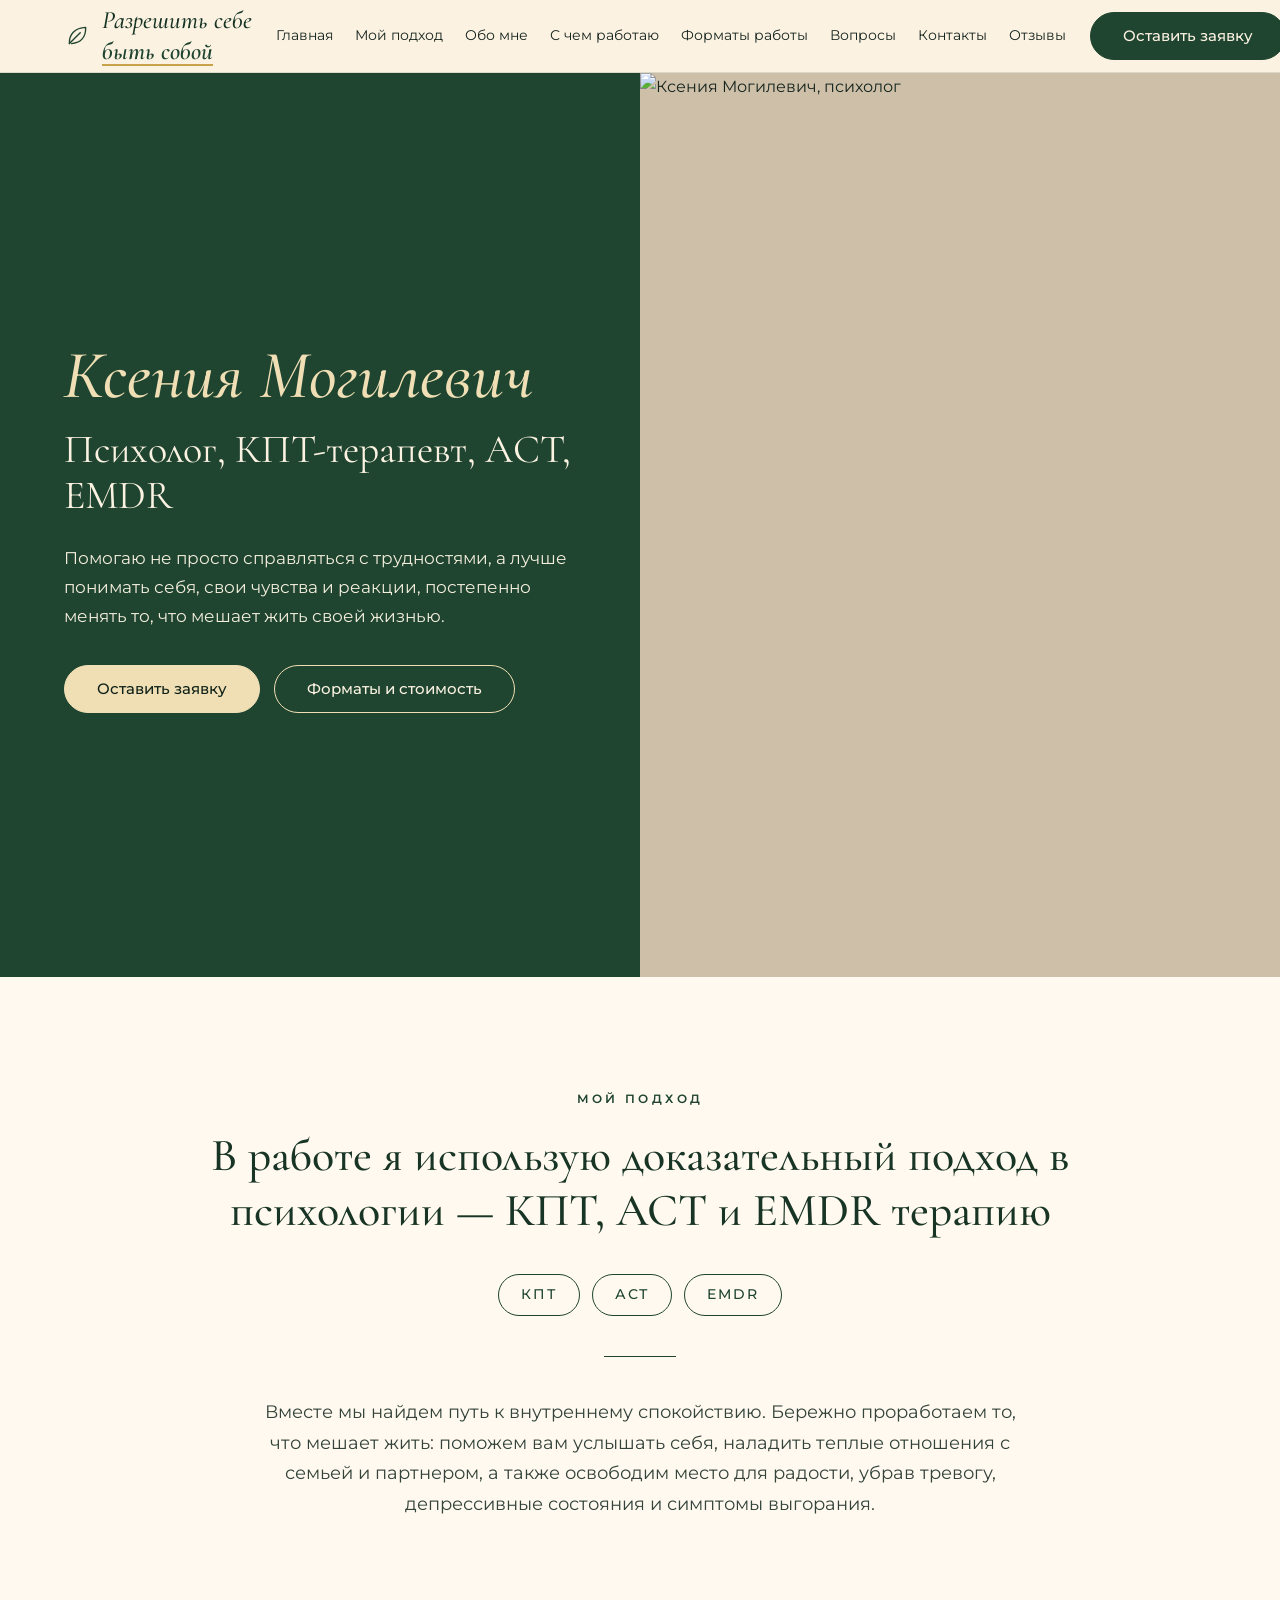
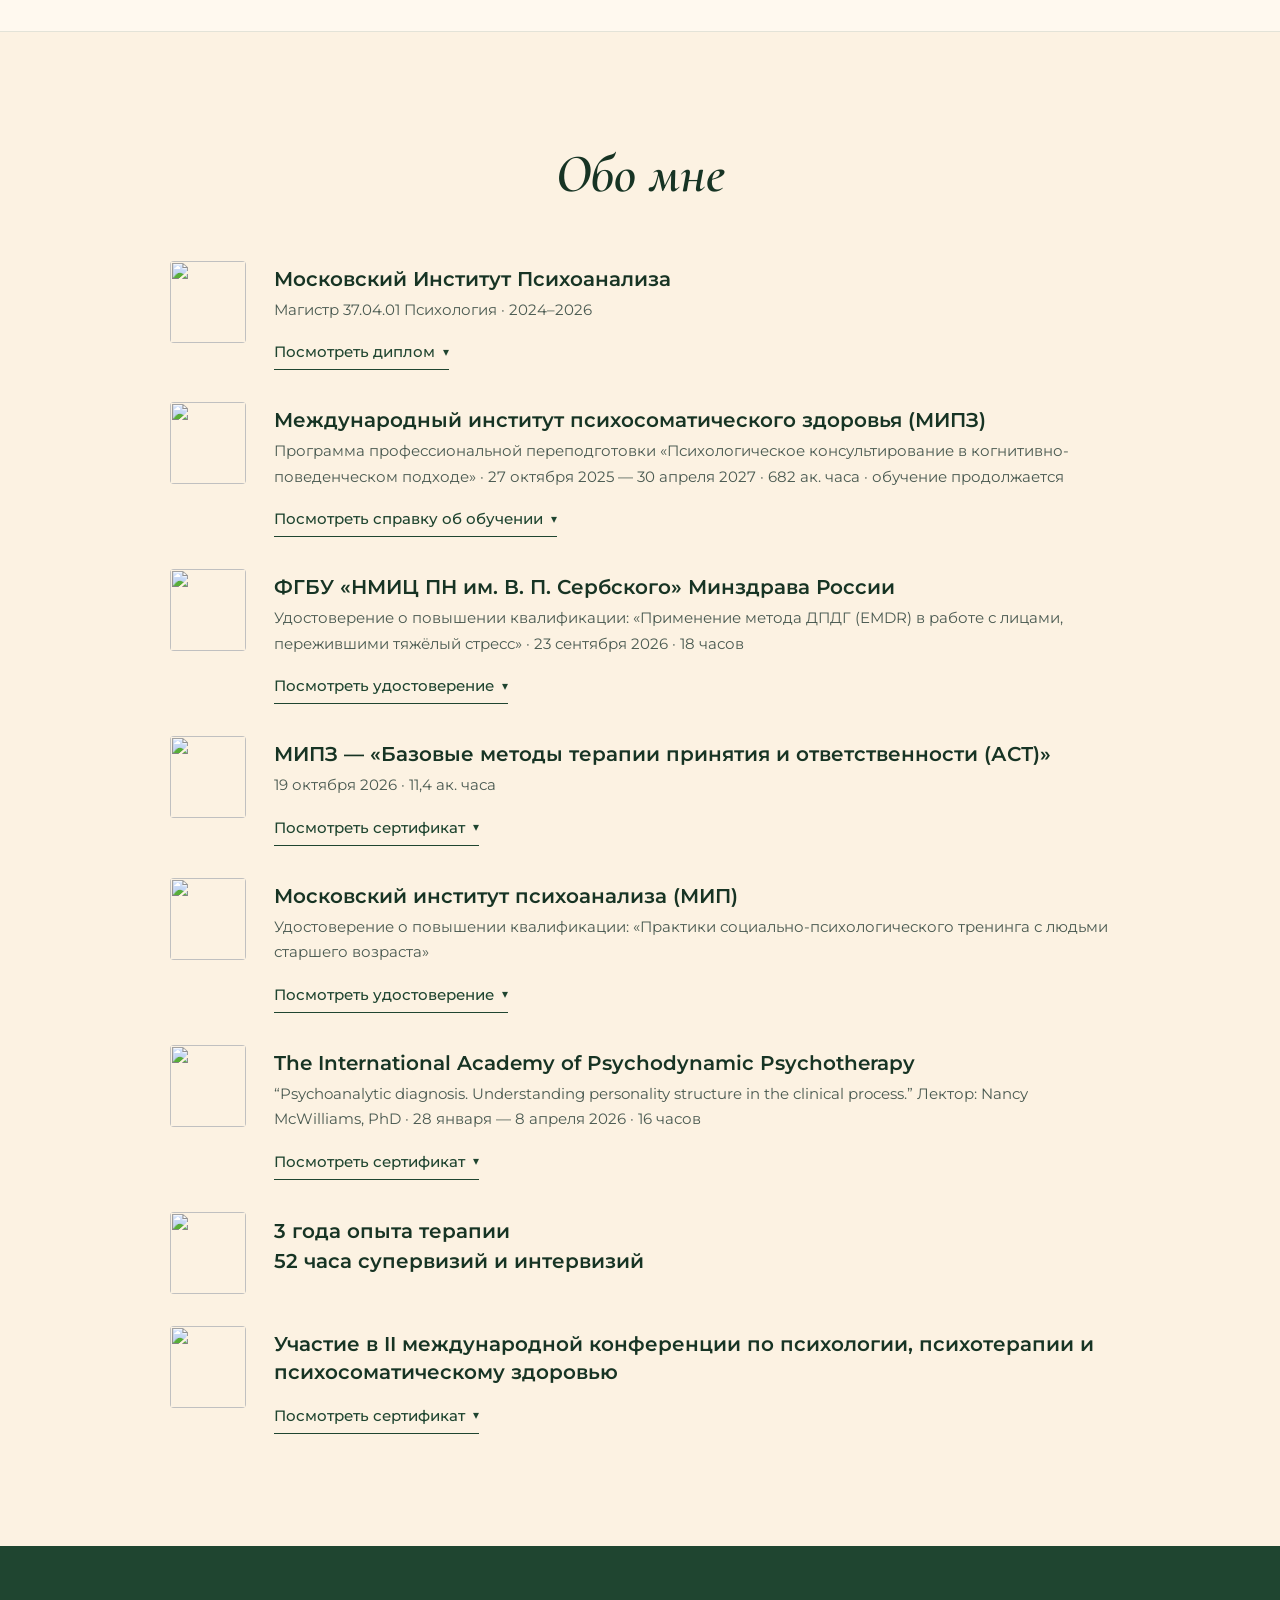
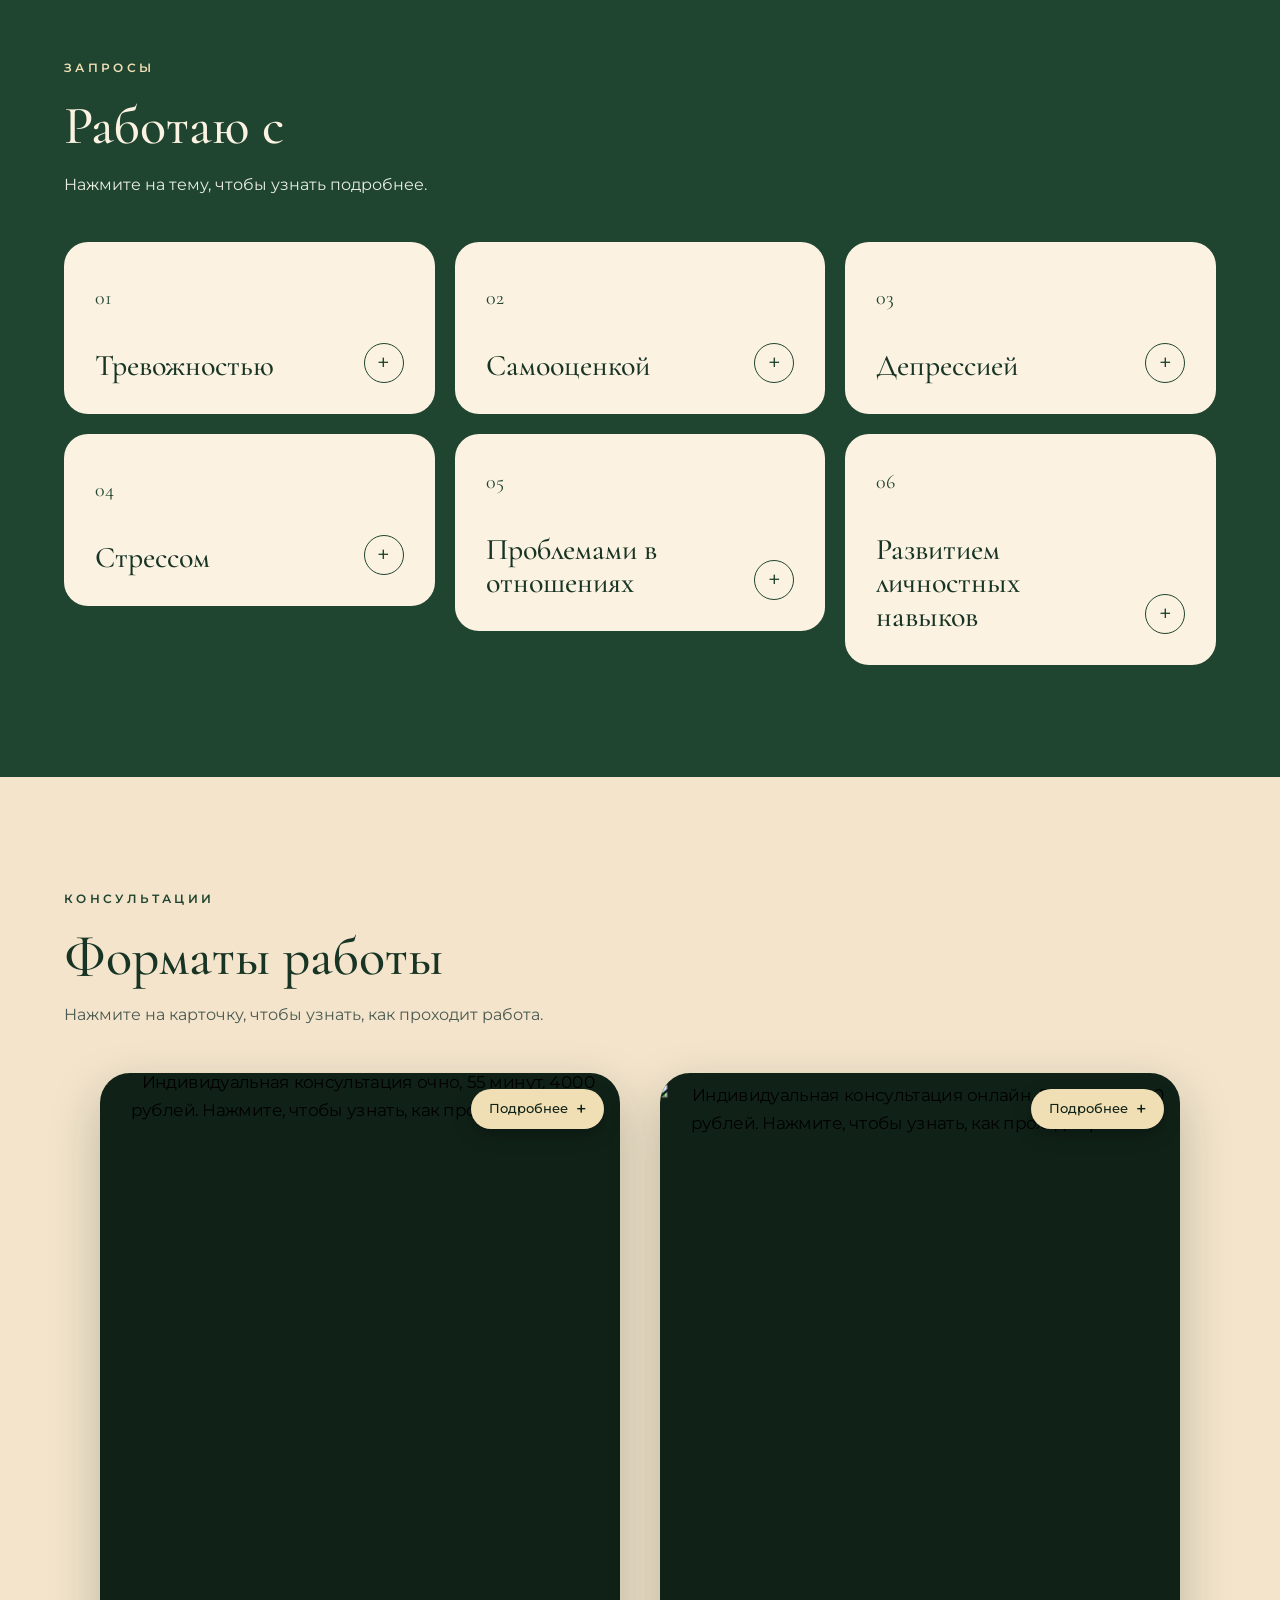
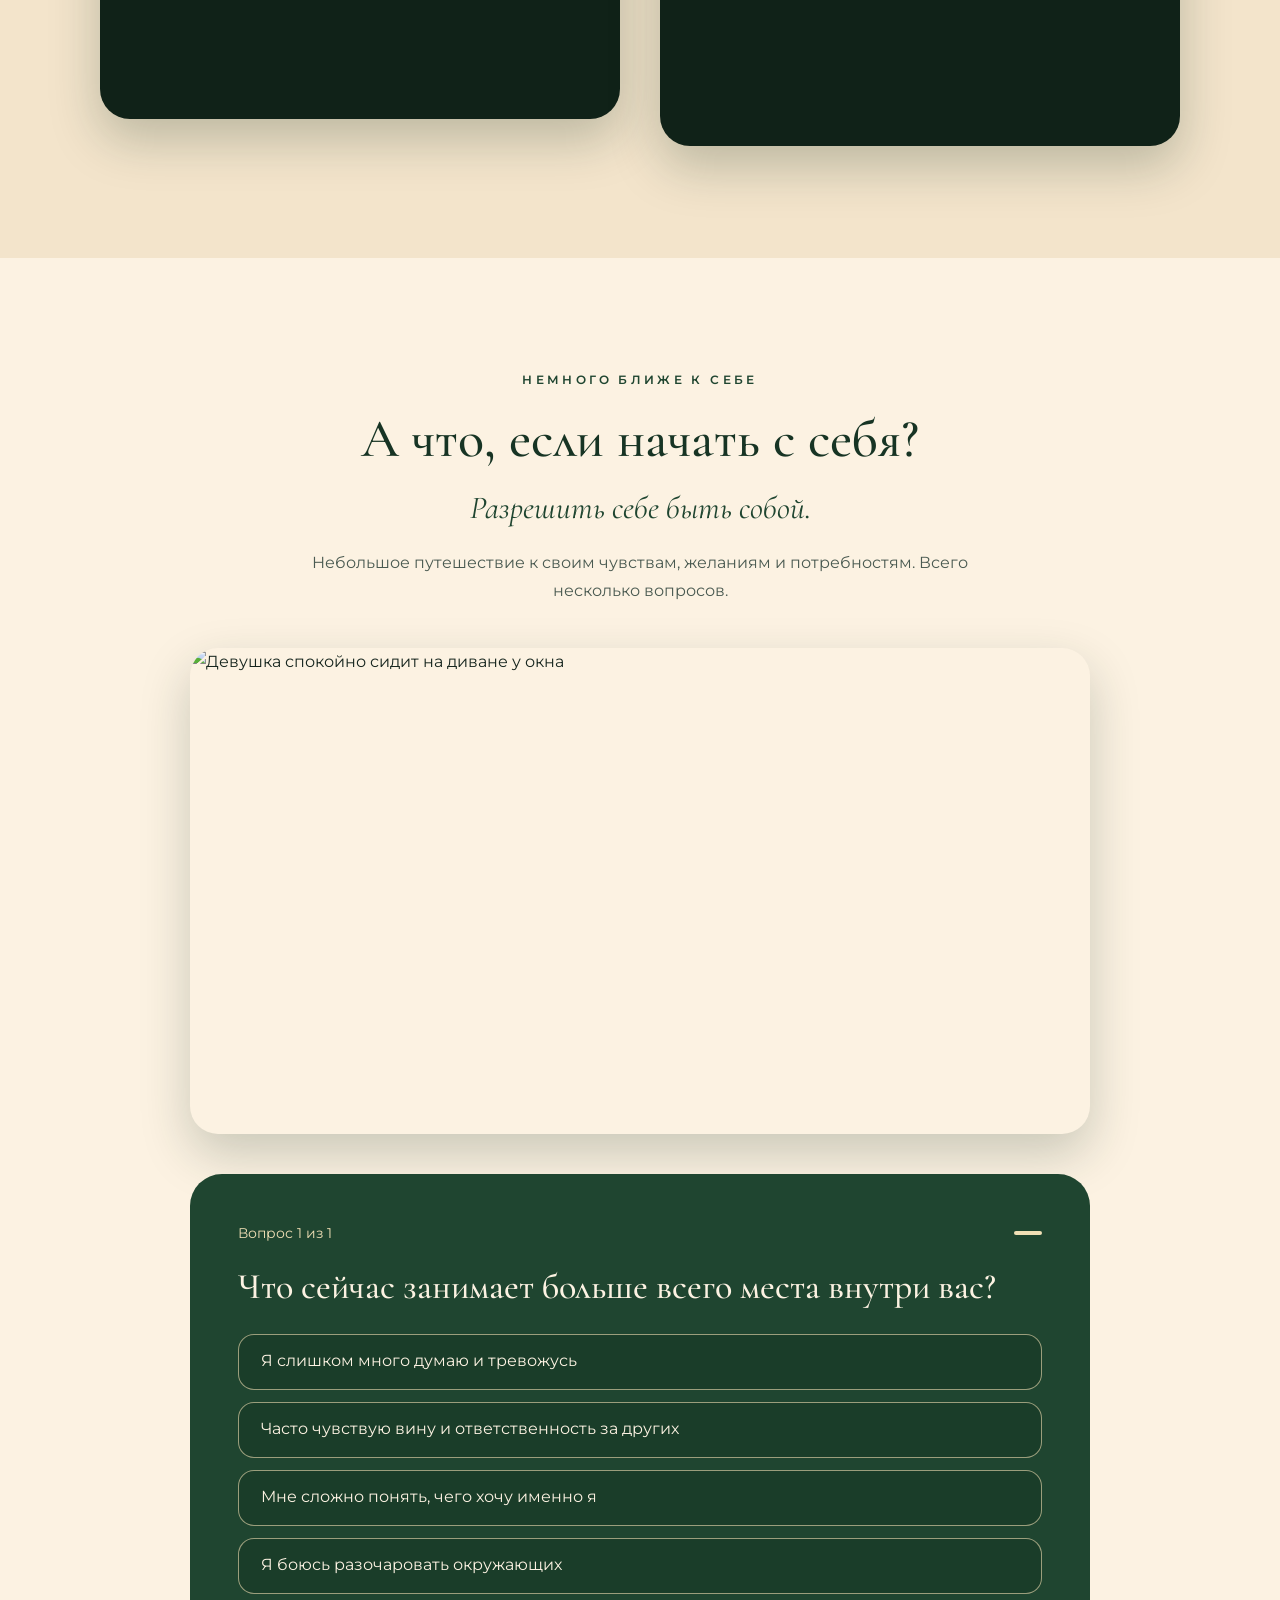
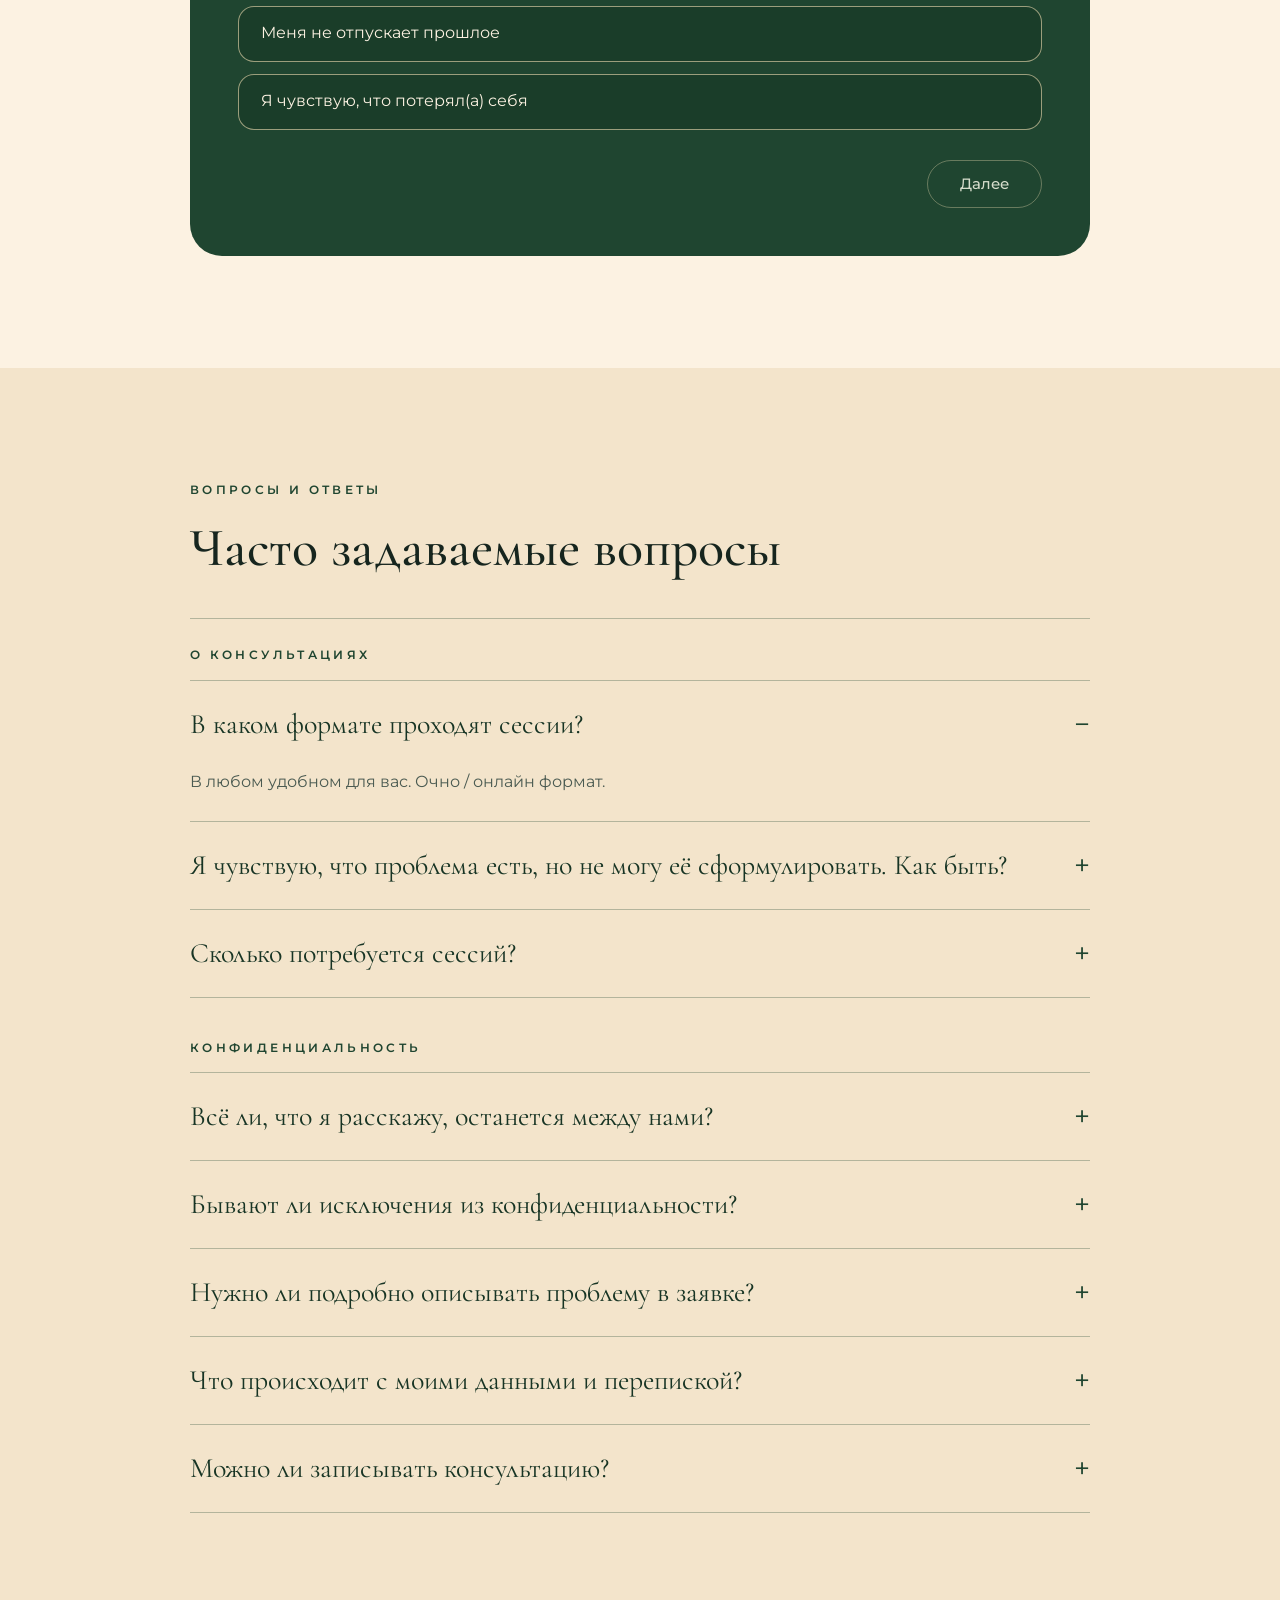
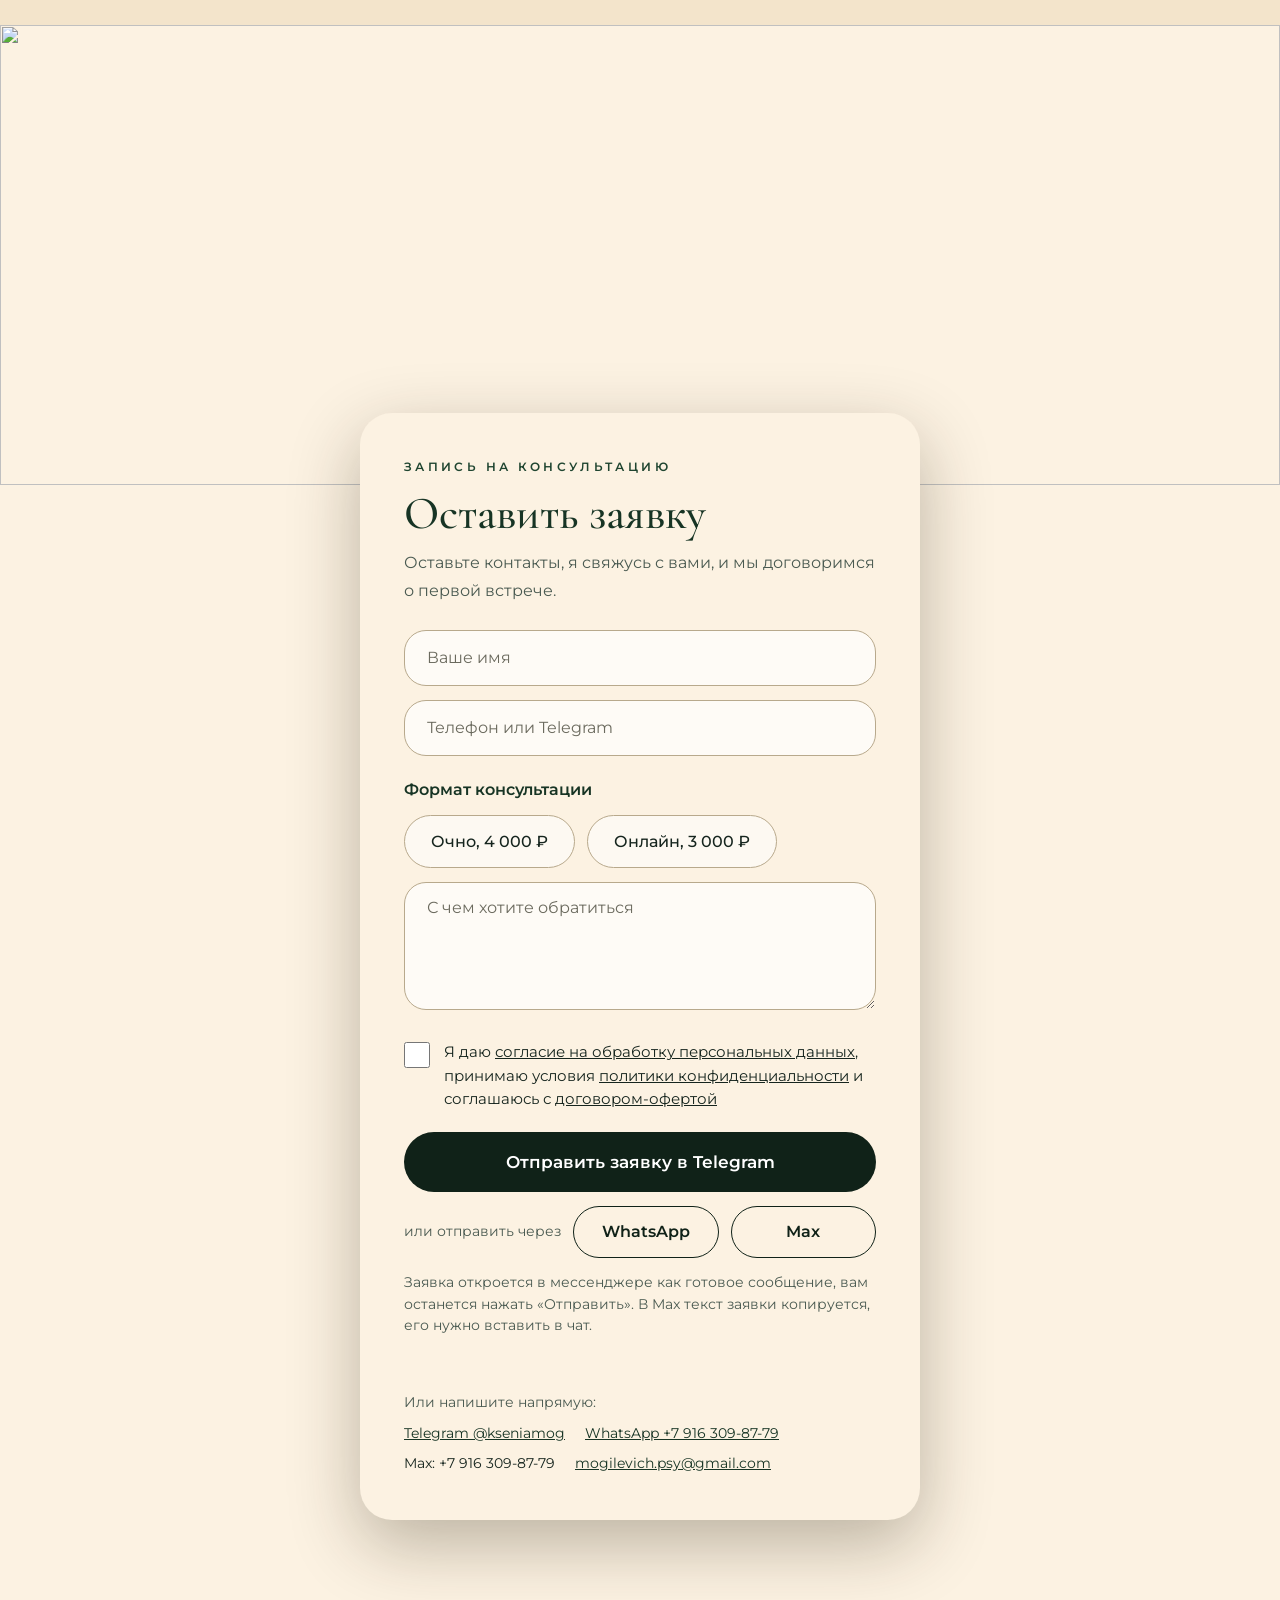
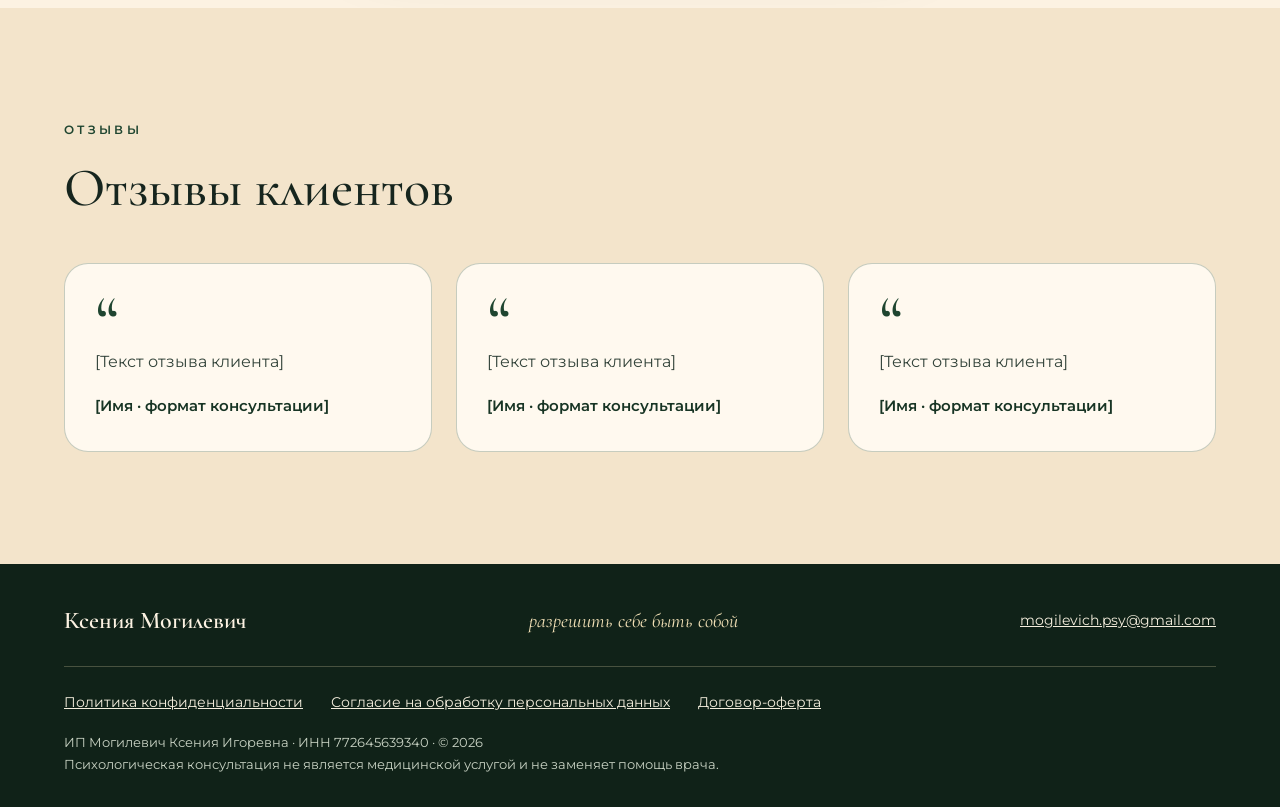
==== commit b3393074: "Add files via upload" ====
--- a/index.html
+++ b/index.html
@@ -16,9 +16,9 @@
   --beige:#FCF2E2;
   --beige-2:#F3E4CB;
   --sand:#E1CDA6;
-  --emerald:#2F5B3F;        /* средний зелёный с вашей текстуры */
-  --emerald-dark:#1F4430;
-  --emerald-deep:#14301F;
+  --emerald:#1F4530;        /* средний зелёный с вашей текстуры */
+  --emerald-dark:#173424;
+  --emerald-deep:#102218;
   --ink:#16251E;
   --muted:#4A5A51;
   --gold:#F0DFB5;
@@ -38,7 +38,7 @@
 .section{padding:clamp(64px,9vw,112px) 0}
 .section h2{font-size:clamp(34px,5vw,54px)}
 /* текстура зелёного */
-.tex{background:linear-gradient(rgba(12,36,22,.3),rgba(12,36,22,.3)),url(assets/green.jpg) center/cover no-repeat #2F5B3F}
+.tex{background:url(assets/green-bg.jpg) center/cover no-repeat #1F4530}
 
 .btn{display:inline-flex;align-items:center;justify-content:center;min-height:48px;padding:12px 32px;border-radius:999px;border:1px solid var(--emerald);background:var(--emerald);color:var(--beige);font:500 15px/1.2 var(--sans);text-decoration:none;cursor:pointer;transition:background .2s,color .2s,border-color .2s}
 .btn:hover{background:var(--emerald-dark);border-color:var(--emerald-dark);color:var(--beige)}
@@ -51,17 +51,23 @@
 :focus-visible{outline:3px solid #C99A2E;outline-offset:3px}
 
 /* header */
-.site-header{position:sticky;top:0;z-index:50;background:rgba(252,242,226,.95);backdrop-filter:blur(8px);border-bottom:1px solid rgba(47,91,63,.15)}
+.site-header{position:sticky;top:0;z-index:50;background:rgba(252,242,226,.95);backdrop-filter:blur(8px);border-bottom:1px solid rgba(31,69,48,.15)}
 .site-header .wrap{display:flex;align-items:center;justify-content:space-between;gap:24px;min-height:72px}
 .brand{text-decoration:none;font-family:var(--serif);font-weight:600;font-size:26px;line-height:1.05;color:var(--emerald-dark)}
-.nav{display:flex;gap:26px;font-size:14px}
-.nav a{text-decoration:none;color:var(--ink)}
+.nav{display:flex;gap:22px;font-size:14px}
+.nav a{text-decoration:none;color:var(--ink);white-space:nowrap}
+.site-header .btn{white-space:nowrap}
+.site-header .brand-phrase{display:flex;align-items:center;gap:12px;font-family:var(--serif);font-style:italic;font-weight:500;font-size:clamp(20px,2.2vw,25px);line-height:1.15;color:var(--emerald-dark);flex:0 0 auto}
+.brand-phrase .leaf{flex:0 0 auto;color:var(--emerald)}
+.brand-phrase span{white-space:nowrap}
+.brand-phrase em{display:block;width:fit-content;margin-top:2px;font-weight:600;color:var(--emerald);text-decoration:underline;text-decoration-color:#C9A24B;text-decoration-thickness:1.5px;text-underline-offset:5px}
+@media(max-width:480px){.site-header .wrap{gap:12px}.site-header .brand-phrase{font-size:19px}.brand-phrase .leaf{display:none}.site-header .btn{padding:10px 18px;font-size:14px;min-height:44px}}
 .nav a:hover{color:var(--emerald);text-decoration:underline}
-@media(max-width:1060px){.nav{display:none}}
+@media(max-width:1260px){.nav{display:none}}
 
 /* hero — две половины: зелёная текстура + фото */
 .hero{display:grid;grid-template-columns:1fr 1fr;min-height:clamp(560px,56vw,780px)}
-.hero-left{display:flex;align-items:center;padding:64px 56px 64px max(24px,calc((100vw - 1200px)/2 + 24px));color:var(--beige)}
+.hero-left{background:#1F4530 url(assets/green-bg.jpg) center/cover no-repeat;display:flex;align-items:center;padding:64px 56px 64px max(24px,calc((100vw - 1200px)/2 + 24px));color:var(--beige)}
 .hero-copy{max-width:540px}
 .hero-copy .eyebrow{margin-bottom:22px}
 .hero h1{font-style:italic;font-weight:500;font-size:clamp(44px,5.4vw,68px);color:var(--gold)}
@@ -79,12 +85,12 @@
 }
 
 /* approach */
-.approach{color:var(--beige);text-align:center}
-.approach h2{font-size:clamp(30px,4.4vw,46px);max-width:900px;margin:0 auto;line-height:1.2}
-.approach .rule{width:72px;height:1px;background:var(--gold);margin:40px auto}
-.approach p.txt{max-width:760px;margin:0 auto;font-size:18px;color:#F4EEDD}
+.approach{background:#FFF9EF;color:var(--ink);text-align:center;border-bottom:1px solid rgba(31,69,48,.12)}
+.approach h2{font-size:clamp(30px,4.4vw,46px);max-width:900px;margin:0 auto;line-height:1.2;color:var(--emerald-dark)}
+.approach .rule{width:72px;height:1px;background:var(--emerald);margin:40px auto}
+.approach p.txt{max-width:760px;margin:0 auto;font-size:18px;color:#33433A}
 .methods{display:flex;flex-wrap:wrap;gap:12px;justify-content:center;margin-top:36px}
-.methods span{border:1px solid var(--gold);color:var(--gold);border-radius:999px;padding:8px 22px;font-size:14px;letter-spacing:.14em}
+.methods span{border:1px solid var(--emerald);color:var(--emerald);border-radius:999px;padding:8px 22px;font-size:14px;letter-spacing:.14em;font-weight:500}
 
 /* about / education list */
 .about h2{text-align:center;font-style:italic;font-weight:600;color:var(--emerald-dark)}
@@ -102,15 +108,17 @@
 .cert summary::after{content:"▾";font-size:12px;transition:transform .2s}
 .cert[open] summary::after{transform:rotate(180deg)}
 .cert-box{margin-top:14px;max-width:700px}
-.cert-box img{width:100%;height:auto;border-radius:10px;border:1px solid rgba(47,91,63,.3);background:#fff}
-.cert-empty{padding:22px 24px;border:1px dashed rgba(47,91,63,.5);border-radius:12px;color:var(--muted);font-size:15px;background:rgba(255,255,255,.5)}
+.cert-box img{width:100%;height:auto;border-radius:10px;border:1px solid rgba(31,69,48,.3);background:#fff}
+.cert-empty{padding:22px 24px;border:1px dashed rgba(31,69,48,.5);border-radius:12px;color:var(--muted);font-size:15px;background:rgba(255,255,255,.5)}
 @media(max-width:560px){.edu li{gap:16px}.edu .ico{flex-basis:56px;width:56px;height:60px}}
 
 /* work */
-.work{background:var(--beige-2)}
-.work .hint{margin-top:14px;color:var(--muted)}
+.work{background:#1F4530 url(assets/green-bg.jpg) center/cover no-repeat;color:var(--beige)}
+.work .eyebrow{color:var(--gold)}
+.work h2{color:var(--beige)}
+.work .hint{margin-top:14px;color:#E9EEDF}
 .grid{display:flex;flex-wrap:wrap;gap:20px;margin-top:44px;align-items:flex-start}
-.tile{flex:1 1 320px;min-width:0;background:var(--beige);border:1px solid rgba(47,91,63,.28);border-radius:24px;transition:background .2s,border-color .2s}
+.tile{flex:1 1 320px;min-width:0;background:var(--beige);color:var(--ink);border:1px solid transparent;border-radius:24px;transition:box-shadow .2s,background .2s}
 .tile summary{list-style:none;cursor:pointer;display:flex;justify-content:space-between;align-items:flex-end;gap:16px;min-height:170px;padding:30px}
 .tile summary::-webkit-details-marker{display:none}
 .tile i{display:block;font-family:var(--serif);font-style:normal;font-size:20px;color:var(--emerald);margin-bottom:34px}
@@ -118,31 +126,29 @@
 .tile .plus{flex:0 0 40px;height:40px;border:1px solid var(--emerald);border-radius:50%;display:flex;align-items:center;justify-content:center;font-size:22px;line-height:1;color:var(--emerald)}
 .tile .plus::before{content:"+"}
 .tile[open] .plus::before{content:"−"}
-.tile:hover{border-color:var(--emerald)}
-.tile[open]{background:var(--emerald);border-color:var(--emerald)}
-.tile[open] i,.tile[open] h3{color:var(--beige)}
-.tile[open] .plus{border-color:var(--gold);color:var(--gold)}
+.tile:hover{box-shadow:0 0 0 2px var(--gold)}
+.tile[open]{flex-basis:100%;background:#FFF9EF;box-shadow:0 0 0 2px var(--gold)}
 .tile[open] summary{min-height:0;padding-bottom:20px}
 .tile[open] i{margin-bottom:14px}
-.tile-body{padding:0 30px 32px;color:#F4EEDD}
-.tile-body h4{font-family:var(--sans);font-weight:600;font-size:12px;letter-spacing:.22em;text-transform:uppercase;color:var(--gold);margin:22px 0 6px}
+.tile-body{padding:0 30px 32px;max-width:860px;color:var(--ink)}
+.tile-body p{color:#33433A}
+.tile-body h4{font-family:var(--sans);font-weight:600;font-size:12px;letter-spacing:.22em;text-transform:uppercase;color:var(--emerald);margin:22px 0 6px}
 .tile-body h4:first-child{margin-top:4px}
-.tile-body .btn{margin-top:26px;background:var(--gold);border-color:var(--gold);color:var(--emerald-deep)}
-.tile-body .btn:hover{background:var(--beige);border-color:var(--beige)}
+.tile-body .btn{margin-top:26px}
 
 /* formats */
-.formats{color:var(--beige)}
-.formats h2{color:var(--beige)}
-.formats .hint{margin-top:14px;color:#F4EEDD}
+.formats{background:var(--beige-2);color:var(--ink)}
+.formats h2{color:var(--emerald-dark)}
+.formats .hint{margin-top:14px;color:var(--muted)}
 .fmt-grid{display:flex;flex-wrap:wrap;gap:40px;margin-top:44px;justify-content:center;align-items:flex-start}
-.fmt{flex:1 1 360px;max-width:520px;min-width:0;display:grid;border-radius:30px;overflow:hidden;background:#0F2A1C;box-shadow:0 24px 60px rgba(0,0,0,.35)}
+.fmt{flex:1 1 360px;max-width:520px;min-width:0;display:grid;border-radius:30px;overflow:hidden;background:#102218;box-shadow:0 20px 50px rgba(23,52,36,.25)}
 .fmt>*{grid-area:1/1;min-width:0}
 .fmt-face{display:block;position:relative;padding:0;border:0;background:none;cursor:pointer;font:inherit;transition:opacity .3s,visibility .3s}
 .fmt-face img{width:100%;height:auto;display:block;transform:scale(1.035)}
 .fmt-tap{position:absolute;top:16px;right:16px;display:inline-flex;align-items:center;gap:8px;min-height:40px;padding:8px 18px;border-radius:999px;background:var(--gold);color:var(--emerald-deep);font:500 13px/1 var(--sans);box-shadow:0 6px 18px rgba(0,0,0,.3);transition:background .2s}
 .fmt-tap::after{content:"+";font-size:18px;line-height:1}
 .fmt-face:hover .fmt-tap{background:var(--beige)}
-.fmt-back{box-sizing:border-box;display:flex;flex-direction:column;justify-content:center;padding:clamp(24px,5vw,40px);background:linear-gradient(rgba(12,36,22,.45),rgba(12,36,22,.45)),url(assets/green.jpg) center/cover no-repeat #1F4430;border:1px solid rgba(240,223,181,.5);border-radius:30px;visibility:hidden;opacity:0;transition:opacity .3s,visibility .3s;outline:none}
+.fmt-back{box-sizing:border-box;display:flex;flex-direction:column;justify-content:center;padding:clamp(24px,5vw,40px);background:url(assets/green-bg.jpg) center/cover no-repeat #1F4530;border:1px solid rgba(240,223,181,.5);border-radius:30px;visibility:hidden;opacity:0;transition:opacity .3s,visibility .3s;outline:none}
 .fmt.is-open .fmt-face{visibility:hidden;opacity:0}
 .fmt.is-open .fmt-back{visibility:visible;opacity:1}
 .fmt-back .tag{font-size:12px;letter-spacing:.24em;text-transform:uppercase;color:var(--gold);font-weight:600}
@@ -153,6 +159,10 @@
 .steps li{display:flex;gap:16px;color:#F4EEDD}
 .steps li::before{counter-increment:s;content:counter(s);flex:0 0 34px;height:34px;border:1px solid var(--gold);border-radius:50%;display:flex;align-items:center;justify-content:center;color:var(--gold);font-size:14px}
 .fmt-actions{display:flex;flex-wrap:wrap;gap:12px;margin-top:28px}
+.fmt-back .btn{background:var(--gold);border-color:var(--gold);color:var(--emerald-deep)}
+.fmt-back .btn:hover{background:var(--beige);border-color:var(--beige);color:var(--emerald-deep)}
+.fmt-back .btn.ghost{background:transparent;color:var(--beige);border-color:var(--gold)}
+.fmt-back .btn.ghost:hover{background:var(--gold);color:var(--emerald-deep)}
 @media(max-width:560px){.fmt-back{font-size:15px;line-height:1.6}.steps{gap:10px}.steps li{gap:12px}}
 
 /* interactive */
@@ -161,7 +171,7 @@
 .quiz-head .sub{font-family:var(--serif);font-style:italic;font-size:clamp(24px,3vw,32px);color:var(--emerald);margin-top:12px}
 .quiz-head p.t{margin-top:14px;color:var(--muted)}
 .quiz-pic{max-width:900px;margin:0 auto 40px}
-.quiz-pic img{width:100%;height:auto;aspect-ratio:984/531;object-fit:cover;border-radius:28px;box-shadow:0 20px 50px rgba(31,68,48,.22)}
+.quiz-pic img{width:100%;height:auto;aspect-ratio:984/531;object-fit:cover;border-radius:28px;box-shadow:0 20px 50px rgba(23,52,36,.22)}
 @media(max-width:560px){.quiz-pic img{aspect-ratio:4/3;object-position:62% center;border-radius:20px}}
 .quiz{max-width:900px;margin:0 auto;color:var(--beige);border-radius:32px;padding:clamp(24px,5vw,48px)}
 .q-top{display:flex;align-items:center;justify-content:space-between;gap:16px;margin-bottom:22px;font-size:14px;color:var(--gold)}
@@ -203,8 +213,11 @@
 
 /* faq */
 .faq{background:var(--beige-2)}
-.faq .list{max-width:900px;margin:40px auto 0;border-top:1px solid rgba(47,91,63,.3)}
-.faq details{border-bottom:1px solid rgba(47,91,63,.3)}
+.faq .list{max-width:900px;margin:40px auto 0;border-top:1px solid rgba(31,69,48,.3)}
+.faq details{border-bottom:1px solid rgba(31,69,48,.3)}
+.faq-group{margin:0;padding:40px 0 14px;font-size:12px;letter-spacing:.28em;text-transform:uppercase;font-weight:600;color:var(--emerald);border-bottom:1px solid rgba(31,69,48,.3)}
+.faq-group.first{padding-top:26px}
+.faq details p a{color:var(--emerald-dark)}
 .faq summary{list-style:none;cursor:pointer;display:flex;justify-content:space-between;align-items:center;gap:24px;padding:26px 0;font-family:var(--serif);font-size:clamp(22px,2.8vw,28px);line-height:1.25;color:var(--emerald-dark)}
 .faq summary::-webkit-details-marker{display:none}
 .faq summary::after{content:"+";font-family:var(--sans);font-size:28px;color:var(--emerald);flex:0 0 auto}
@@ -213,29 +226,78 @@
 .faq .wrap>h2,.faq .wrap>.eyebrow{max-width:900px;margin-left:auto;margin-right:auto}
 
 /* contact */
-.contact{position:relative;overflow:hidden;color:var(--beige);text-align:center}
-.contact img.bg{position:absolute;inset:0;width:100%;height:100%;object-fit:cover;object-position:center 92%}
-.contact .shade{position:absolute;inset:0;background:rgba(18,48,31,.84)}
-.contact .wrap{position:relative;z-index:1;max-width:760px}
-.contact h2{color:var(--beige);font-size:clamp(38px,6vw,58px)}
-.contact p.lead{margin:18px auto 0;max-width:520px;color:#F4EEDD}
-.contact .row{display:flex;flex-wrap:wrap;gap:14px;justify-content:center;margin-top:36px}
-.contact .mail{margin-top:30px;color:#F4EEDD}
-.contact .mail a{color:var(--beige)}
+.contact{position:relative;overflow:hidden;padding:clamp(72px,8vw,112px) 0;background:var(--beige)}
+.contact .bg{position:absolute;inset:0;width:100%;height:100%;object-fit:cover;object-position:center 55%}
+.contact .wrap{position:relative;z-index:1;max-width:1360px;display:flex;justify-content:flex-end}
+.app-card{width:100%;max-width:560px;background:var(--beige);border-radius:32px;padding:clamp(24px,4vw,44px);box-shadow:0 24px 70px rgba(40,30,10,.3)}
+.app-card .eyebrow{margin-bottom:10px}
+.app-card h2{font-size:clamp(34px,4.4vw,46px);color:var(--emerald-dark)}
+.app-card .lead{margin-top:10px;color:var(--muted)}
+.app-form{margin-top:26px;display:flex;flex-direction:column;gap:14px}
+.sr{position:absolute;width:1px;height:1px;margin:-1px;overflow:hidden;clip:rect(0 0 0 0);white-space:nowrap}
+.f-field input,.f-field textarea{width:100%;min-height:56px;padding:14px 22px;border-radius:22px;border:1px solid #B8A98C;background:rgba(255,255,255,.7);color:var(--ink);font:400 16px/1.4 var(--sans)}
+.f-field textarea{min-height:128px;resize:vertical}
+.f-field input::placeholder,.f-field textarea::placeholder{color:#6B6A5E}
+.f-field input:focus,.f-field textarea:focus{border-color:var(--emerald);outline:2px solid var(--emerald);outline-offset:1px}
+.f-format{border:0;margin:6px 0 0;padding:0;min-width:0}
+.f-format legend{padding:0;margin-bottom:12px;font-weight:600;color:var(--emerald-dark)}
+.pills{display:flex;flex-wrap:wrap;gap:12px}
+.pills input{position:absolute;opacity:0;width:1px;height:1px}
+.pills label{display:inline-flex;align-items:center;min-height:52px;padding:12px 26px;border:1px solid #B8A98C;border-radius:999px;background:rgba(255,255,255,.55);cursor:pointer;font-weight:500;color:var(--ink);transition:background .15s,color .15s,border-color .15s}
+.pills label:hover{border-color:var(--emerald)}
+.pills input:checked+label{background:var(--emerald);border-color:var(--emerald);color:var(--beige)}
+.pills input:focus-visible+label{outline:3px solid #C99A2E;outline-offset:2px}
+.f-consent{display:flex;gap:14px;align-items:flex-start;margin-top:8px;font-size:15px;line-height:1.55;color:var(--ink);cursor:pointer}
+.f-consent input{flex:0 0 26px;width:26px;height:26px;margin:2px 0 0;accent-color:var(--emerald);cursor:pointer}
+.f-consent a{color:var(--ink)}
+.send{cursor:pointer;font:600 16px/1.2 var(--sans);border-radius:999px;transition:background .2s,color .2s,border-color .2s}
+.send.primary{width:100%;min-height:60px;margin-top:8px;border:0;background:var(--emerald-deep);color:#fff;font-size:17px}
+.send.primary:hover{background:var(--emerald)}
+.alt{display:flex;flex-wrap:wrap;align-items:center;gap:12px}
+.alt span{color:var(--muted);font-size:14px}
+.send.alt-btn{flex:1 1 140px;min-height:52px;border:1px solid var(--emerald-deep);background:transparent;color:var(--emerald-deep)}
+.send.alt-btn:hover{background:var(--emerald-deep);color:#fff}
+.f-note{font-size:14px;line-height:1.55;color:var(--muted)}
+.f-status{min-height:1.4em;font-size:14px;line-height:1.5;margin:0;overflow-wrap:anywhere}
+.f-status.ok{color:var(--emerald)}
+.f-status.err{color:#9B2C2C}
+.app-mail{margin-top:20px;font-size:14px;color:var(--muted)}
+.app-direct{list-style:none;margin:8px 0 0;padding:0;display:flex;flex-wrap:wrap;gap:6px 20px;font-size:14px;color:var(--ink)}
+.app-direct a{color:var(--emerald-dark)}
+@media(max-width:1280px){
+  .contact{padding:0 0 clamp(56px,8vw,88px)}
+  .contact .bg{position:relative;inset:auto;display:block;height:clamp(280px,48vw,460px);object-position:center 54%}
+  .contact .wrap{margin-top:-72px;justify-content:center}
+}
+
+/* reviews */
+.reviews{background:var(--beige-2)}
+.rev-grid{display:flex;flex-wrap:wrap;gap:24px;margin-top:44px}
+.rev{flex:1 1 320px;min-width:0;margin:0;background:#FFF9EF;border:1px solid rgba(31,69,48,.25);border-radius:24px;padding:32px 30px;display:flex;flex-direction:column;gap:18px}
+.rev::before{content:"\201C";font-family:var(--serif);font-size:72px;line-height:.7;color:var(--emerald);height:34px}
+.rev blockquote{margin:0;color:#33433A}
+.rev figcaption{margin-top:auto;font-weight:600;color:var(--emerald-dark);font-size:15px}
 
 /* footer */
-.site-footer{background:var(--emerald-deep);color:var(--beige);padding:36px 0}
-.site-footer .wrap{display:flex;flex-wrap:wrap;gap:16px 32px;align-items:center;justify-content:space-between}
+.site-footer{background:var(--emerald-deep);color:var(--beige);padding:40px 0 32px}
+.foot-top{display:flex;flex-wrap:wrap;gap:16px 32px;align-items:center;justify-content:space-between}
 .site-footer .brand{color:var(--beige);font-size:24px}
 .site-footer .tag{font-family:var(--serif);font-style:italic;font-size:20px;color:var(--gold)}
 .site-footer a.mail{color:#F4EEDD;font-size:14px}
+.legal{display:flex;flex-wrap:wrap;gap:8px 28px;margin-top:28px;padding-top:24px;border-top:1px solid rgba(240,223,181,.25);font-size:14px}
+.legal a{color:#F4EEDD}
+.req{margin-top:18px;font-size:13px;line-height:1.65;color:#C9D3C4}
+.req mark{background:#F0DFB5;color:#102218;padding:0 4px;border-radius:3px}
 </style>
 </head>
 <body>
 
 <header class="site-header">
   <div class="wrap">
-    <a class="brand" href="#top">Ксения Могилевич</a>
+    <a class="brand brand-phrase" href="#top" aria-label="Ксения Могилевич, психолог. Разрешить себе быть собой">
+      <svg class="leaf" viewBox="0 0 24 24" width="26" height="26" aria-hidden="true" fill="none" stroke="currentColor" stroke-width="1.3" stroke-linecap="round" stroke-linejoin="round"><path d="M5 19C4.5 10.5 10 4.5 20 4c.3 9.5-5 14.5-13 15"/><path d="M5 19 15 9"/></svg>
+      <span>Разрешить себе <em>быть собой</em></span>
+    </a>
     <nav class="nav" aria-label="Основное меню">
       <a href="#top">Главная</a>
       <a href="#approach">Мой подход</a>
@@ -244,6 +306,7 @@
       <a href="#formats">Форматы работы</a>
       <a href="#faq">Вопросы</a>
       <a href="#contact">Контакты</a>
+      <a href="#reviews">Отзывы</a>
     </nav>
     <a class="btn" href="#contact">Оставить заявку</a>
   </div>
@@ -252,13 +315,11 @@
 <main id="top">
 
 <section class="hero">
-  <div class="hero-left tex on-dark">
+  <div class="hero-left on-dark">
     <div class="hero-copy">
-      <p class="eyebrow">Добрый день!</p>
       <h1>Ксения Могилевич</h1>
       <p class="role">Психолог, КПТ-терапевт, АСТ, EMDR</p>
-      <p class="lead">Помогаю не просто справляться с трудностями, а лучше понимать себя, свои чувства и реакции, постепенно менять то, что мешает жить своей жизнью. Здесь можно быть собой, говорить о том, что действительно волнует, и двигаться к изменениям в комфортном для вас темпе.</p>
-      <p class="hi">Рада знакомству!</p>
+      <p class="lead">Помогаю не просто справляться с трудностями, а лучше понимать себя, свои чувства и реакции, постепенно менять то, что мешает жить своей жизнью.</p>
       <div class="cta">
         <a class="btn" href="#contact">Оставить заявку</a>
         <a class="btn ghost" href="#formats">Форматы и стоимость</a>
@@ -270,7 +331,7 @@
   </div>
 </section>
 
-<section class="section approach tex on-dark" id="approach">
+<section class="section approach" id="approach">
   <div class="wrap">
     <p class="eyebrow">Мой подход</p>
     <h2>В работе я использую доказательный подход в психологии — КПТ, АСТ и EMDR терапию</h2>
@@ -448,7 +509,7 @@
   </div>
 </section>
 
-<section class="section formats tex on-dark" id="formats">
+<section class="section formats" id="formats">
   <div class="wrap">
     <p class="eyebrow">Консультации</p>
     <h2>Форматы работы</h2>
@@ -471,7 +532,7 @@
             <li>Осваиваем техники и новые способы реагирования, которые помогают справляться с трудностями и подходят именно вам.</li>
           </ol>
           <div class="fmt-actions">
-            <a class="btn" href="#contact">Записаться</a>
+            <a class="btn" href="#contact" data-format="f-off">Записаться</a>
             <button class="btn ghost fmt-close" type="button">Назад к карточке</button>
           </div>
         </div>
@@ -493,7 +554,7 @@
             <li>Осваиваем техники и новые способы реагирования, которые помогают справляться с трудностями и подходят именно вам.</li>
           </ol>
           <div class="fmt-actions">
-            <a class="btn" href="#contact">Записаться</a>
+            <a class="btn" href="#contact" data-format="f-on">Записаться</a>
             <button class="btn ghost fmt-close" type="button">Назад к карточке</button>
           </div>
         </div>
@@ -523,27 +584,97 @@
     <p class="eyebrow">Вопросы и ответы</p>
     <h2>Часто задаваемые вопросы</h2>
     <div class="list">
+      <p class="faq-group first">О консультациях</p>
       <details open><summary>В каком формате проходят сессии?</summary><p>В любом удобном для вас. Очно / онлайн формат.</p></details>
       <details><summary>Я чувствую, что проблема есть, но не могу её сформулировать. Как быть?</summary><p>На установочной встрече мы совместно определим цель и ожидаемый результат нашей работы.</p></details>
       <details><summary>Сколько потребуется сессий?</summary><p>Продолжительность и частота консультаций обсуждается с клиентом и определяется на консультации.</p></details>
+      <p class="faq-group">Конфиденциальность</p>
+      <details><summary>Всё ли, что я расскажу, останется между нами?</summary><p>Да. Всё, что вы рассказываете на консультации, остаётся между нами. Я не передаю информацию третьим лицам без вашего согласия и не сообщаю никому о самом факте обращения.</p></details>
+      <details><summary>Бывают ли исключения из конфиденциальности?</summary><p>Только два случая: если есть угроза жизни или здоровью вашему либо других людей и если этого требует закон. Для профессионального развития я могу обсуждать рабочие случаи на супервизии, но только в обезличенном виде: без имени и подробностей, по которым вас можно узнать.</p></details>
+      <details><summary>Нужно ли подробно описывать проблему в заявке?</summary><p>Нет. В заявке достаточно имени и контакта, а поле «С чем хотите обратиться» можно оставить пустым или написать пару слов. Всё остальное мы обсудим на консультации.</p></details>
+      <details><summary>Что происходит с моими данными и перепиской?</summary><p>Сайт сам не хранит заявки: при отправке открывается мессенджер с готовым сообщением, и вы отправляете его сами. Ваши данные используются только для связи и записи на консультацию и обрабатываются по правилам, описанным в <a href="privacy.html">политике конфиденциальности</a>.</p></details>
+      <details><summary>Можно ли записывать консультацию?</summary><p>Аудио- и видеозапись возможна только с согласия обеих сторон.</p></details>
     </div>
   </div>
 </section>
 
-<section class="section contact on-dark" id="contact">
+<section class="contact" id="contact">
   <img class="bg" src="assets/sunset.jpg" alt="" loading="lazy">
-  <div class="shade"></div>
   <div class="wrap">
-    <p class="eyebrow">Контакты</p>
-    <h2>Оставить заявку</h2>
-    <p class="lead">Напишите мне в удобном мессенджере или на почту — договоримся о первой встрече.</p>
-    <div class="row">
-      <!-- ЗАМЕНИТЕ ссылки ниже на свои: ник в Telegram, номер WhatsApp, профиль Max -->
-      <a class="btn" href="https://t.me/ВАШ_НИК" target="_blank" rel="noopener">Telegram</a>
-      <a class="btn" href="https://wa.me/7ВАШ_НОМЕР" target="_blank" rel="noopener">WhatsApp</a>
-      <a class="btn" href="https://max.ru/" target="_blank" rel="noopener">Max</a>
+    <div class="app-card">
+      <p class="eyebrow">Запись на консультацию</p>
+      <h2>Оставить заявку</h2>
+      <p class="lead">Оставьте контакты, я свяжусь с вами, и мы договоримся о первой встрече.</p>
+
+      <form class="app-form" id="app-form">
+        <div class="f-field">
+          <label class="sr" for="f-name">Ваше имя</label>
+          <input id="f-name" type="text" placeholder="Ваше имя" autocomplete="given-name" maxlength="80" required>
+        </div>
+        <div class="f-field">
+          <label class="sr" for="f-contact">Телефон или Telegram</label>
+          <input id="f-contact" type="text" placeholder="Телефон или Telegram" autocomplete="tel" maxlength="80" required>
+        </div>
+
+        <fieldset class="f-format">
+          <legend>Формат консультации</legend>
+          <div class="pills">
+            <input type="radio" name="format" id="f-off" value="Очно, 4 000 ₽"><label for="f-off">Очно, 4 000 ₽</label>
+            <input type="radio" name="format" id="f-on" value="Онлайн, 3 000 ₽"><label for="f-on">Онлайн, 3 000 ₽</label>
+          </div>
+        </fieldset>
+
+        <div class="f-field">
+          <label class="sr" for="f-msg">С чем хотите обратиться</label>
+          <textarea id="f-msg" rows="4" placeholder="С чем хотите обратиться" maxlength="1000"></textarea>
+        </div>
+
+        <label class="f-consent">
+          <input type="checkbox" id="f-consent" required>
+          <span>Я даю <a href="consent.html" target="_blank" rel="noopener">согласие на обработку персональных данных</a>, принимаю условия <a href="privacy.html" target="_blank" rel="noopener">политики конфиденциальности</a> и соглашаюсь с <a href="offer.html" target="_blank" rel="noopener">договором-офертой</a></span>
+        </label>
+
+        <button class="send primary" type="button" data-channel="telegram">Отправить заявку в Telegram</button>
+        <div class="alt">
+          <span>или отправить через</span>
+          <button class="send alt-btn" type="button" data-channel="whatsapp">WhatsApp</button>
+          <button class="send alt-btn" type="button" data-channel="max">Max</button>
+        </div>
+        <p class="f-note">Заявка откроется в мессенджере как готовое сообщение, вам останется нажать «Отправить». В Max текст заявки копируется, его нужно вставить в чат.</p>
+        <p class="f-status" id="f-status" role="status" aria-live="polite"></p>
+      </form>
+
+      <p class="app-mail">Или напишите напрямую:</p>
+      <ul class="app-direct">
+        <li><a href="https://t.me/kseniamog" target="_blank" rel="noopener">Telegram @kseniamog</a></li>
+        <li><a href="https://wa.me/79163098779" target="_blank" rel="noopener">WhatsApp +7 916 309-87-79</a></li>
+        <li>Max: +7 916 309-87-79</li>
+        <li><a href="mailto:mogilevich.psy@gmail.com">mogilevich.psy@gmail.com</a></li>
+      </ul>
     </div>
-    <p class="mail">Почта: <a href="mailto:mogilevich.psy@gmail.com">mogilevich.psy@gmail.com</a></p>
+  </div>
+</section>
+
+<section class="section reviews" id="reviews">
+  <div class="wrap">
+    <p class="eyebrow">Отзывы</p>
+    <h2>Отзывы клиентов</h2>
+    <div class="rev-grid">
+      <!-- Замените текст в карточках на настоящие отзывы (только с согласия авторов).
+           Чтобы добавить ещё карточку, скопируйте целиком блок <figure class="rev">…</figure>. -->
+      <figure class="rev">
+        <blockquote>[Текст отзыва клиента]</blockquote>
+        <figcaption>[Имя · формат консультации]</figcaption>
+      </figure>
+      <figure class="rev">
+        <blockquote>[Текст отзыва клиента]</blockquote>
+        <figcaption>[Имя · формат консультации]</figcaption>
+      </figure>
+      <figure class="rev">
+        <blockquote>[Текст отзыва клиента]</blockquote>
+        <figcaption>[Имя · формат консультации]</figcaption>
+      </figure>
+    </div>
   </div>
 </section>
 
@@ -551,14 +682,91 @@
 
 <footer class="site-footer">
   <div class="wrap">
-    <a class="brand" href="#top">Ксения Могилевич</a>
-    <p class="tag">разрешить себе быть собой</p>
-    <a class="mail" href="mailto:mogilevich.psy@gmail.com">mogilevich.psy@gmail.com</a>
+    <div class="foot-top">
+      <a class="brand" href="#top">Ксения Могилевич</a>
+      <p class="tag">разрешить себе быть собой</p>
+      <a class="mail" href="mailto:mogilevich.psy@gmail.com">mogilevich.psy@gmail.com</a>
+    </div>
+    <nav class="legal" aria-label="Документы">
+      <a href="privacy.html">Политика конфиденциальности</a>
+      <a href="consent.html">Согласие на обработку персональных данных</a>
+      <a href="offer.html">Договор-оферта</a>
+    </nav>
+    <p class="req">ИП Могилевич Ксения Игоревна · ИНН 772645639340 · © 2026<br>Психологическая консультация не является медицинской услугой и не заменяет помощь врача.</p>
   </div>
 </footer>
 
 <script>
 (function () {
+  // ===== НАСТРОЙКИ КОНТАКТОВ: замените значения на свои =====
+  var CONTACTS = {
+    telegram: 'kseniamog',     // ник без @
+    whatsapp: '79163098779',   // номер цифрами, без + и пробелов
+    max: '+79163098779'        // номер телефона в Max (или ссылка вида https://max.ru/...)
+  };
+
+  // Кнопки «Записаться» в форматах сразу выбирают формат в заявке.
+  document.querySelectorAll('[data-format]').forEach(function (a) {
+    a.addEventListener('click', function () {
+      var r = document.getElementById(a.getAttribute('data-format'));
+      if (r) r.checked = true;
+    });
+  });
+
+  // Заявка: открываем выбранный мессенджер с готовым текстом сообщения.
+  var form = document.getElementById('app-form');
+  if (form) {
+    var statusEl = document.getElementById('f-status');
+    var say = function (text, kind) {
+      statusEl.textContent = text;
+      statusEl.className = 'f-status' + (kind ? ' ' + kind : '');
+    };
+    var message = function () {
+      var fmt = form.querySelector('input[name="format"]:checked');
+      var msg = document.getElementById('f-msg').value.trim();
+      return 'Здравствуйте! Хочу записаться на консультацию.\n' +
+        'Имя: ' + document.getElementById('f-name').value.trim() + '\n' +
+        'Телефон или Telegram: ' + document.getElementById('f-contact').value.trim() + '\n' +
+        'Формат: ' + (fmt ? fmt.value : 'пока не выбран') +
+        (msg ? '\nС чем хочу обратиться: ' + msg : '');
+    };
+    var copy = function (text) {
+      if (navigator.clipboard && navigator.clipboard.writeText) return navigator.clipboard.writeText(text);
+      return Promise.reject(new Error('no clipboard'));
+    };
+    var prettyPhone = function (p) {
+      var d = String(p).replace(/\D/g, '');
+      return d.length === 11 ? '+' + d[0] + ' ' + d.slice(1, 4) + ' ' + d.slice(4, 7) + '-' + d.slice(7, 9) + '-' + d.slice(9) : p;
+    };
+    form.querySelectorAll('.send').forEach(function (b) {
+      b.addEventListener('click', function () {
+        if (!form.reportValidity()) return;
+        var ch = b.getAttribute('data-channel');
+        var cfg = CONTACTS[ch];
+        if (!cfg || /ВАШ/.test(cfg)) {
+          say('Контакт для этого мессенджера ещё не указан на сайте (см. README).', 'err');
+          return;
+        }
+        var text = message();
+        if (ch === 'telegram') {
+          window.open('https://t.me/' + cfg.replace(/^@/, '') + '?text=' + encodeURIComponent(text), '_blank', 'noopener');
+          say('Telegram открыт с готовым сообщением. Нажмите «Отправить».', 'ok');
+        } else if (ch === 'whatsapp') {
+          window.open('https://wa.me/' + cfg.replace(/\D/g, '') + '?text=' + encodeURIComponent(text), '_blank', 'noopener');
+          say('WhatsApp открыт с готовым сообщением. Нажмите «Отправить».', 'ok');
+        } else {
+          var isUrl = /^https?:/.test(cfg);
+          var where = isUrl ? 'в чат в Max' : 'в Max на номер ' + prettyPhone(cfg);
+          copy(text).then(
+            function () { say('Текст заявки скопирован. Откройте Max, вставьте его ' + where + ' и отправьте.', 'ok'); },
+            function () { say('Скопируйте текст заявки и отправьте его ' + where + ': ' + text, 'ok'); }
+          );
+          if (isUrl) window.open(cfg, '_blank', 'noopener');
+        }
+      });
+    });
+  }
+
   // Если скана сертификата ещё нет в assets/certs/, вместо картинки показываем аккуратную заглушку.
   document.querySelectorAll('img[data-cert]').forEach(function (img) {
     img.addEventListener('error', function () {
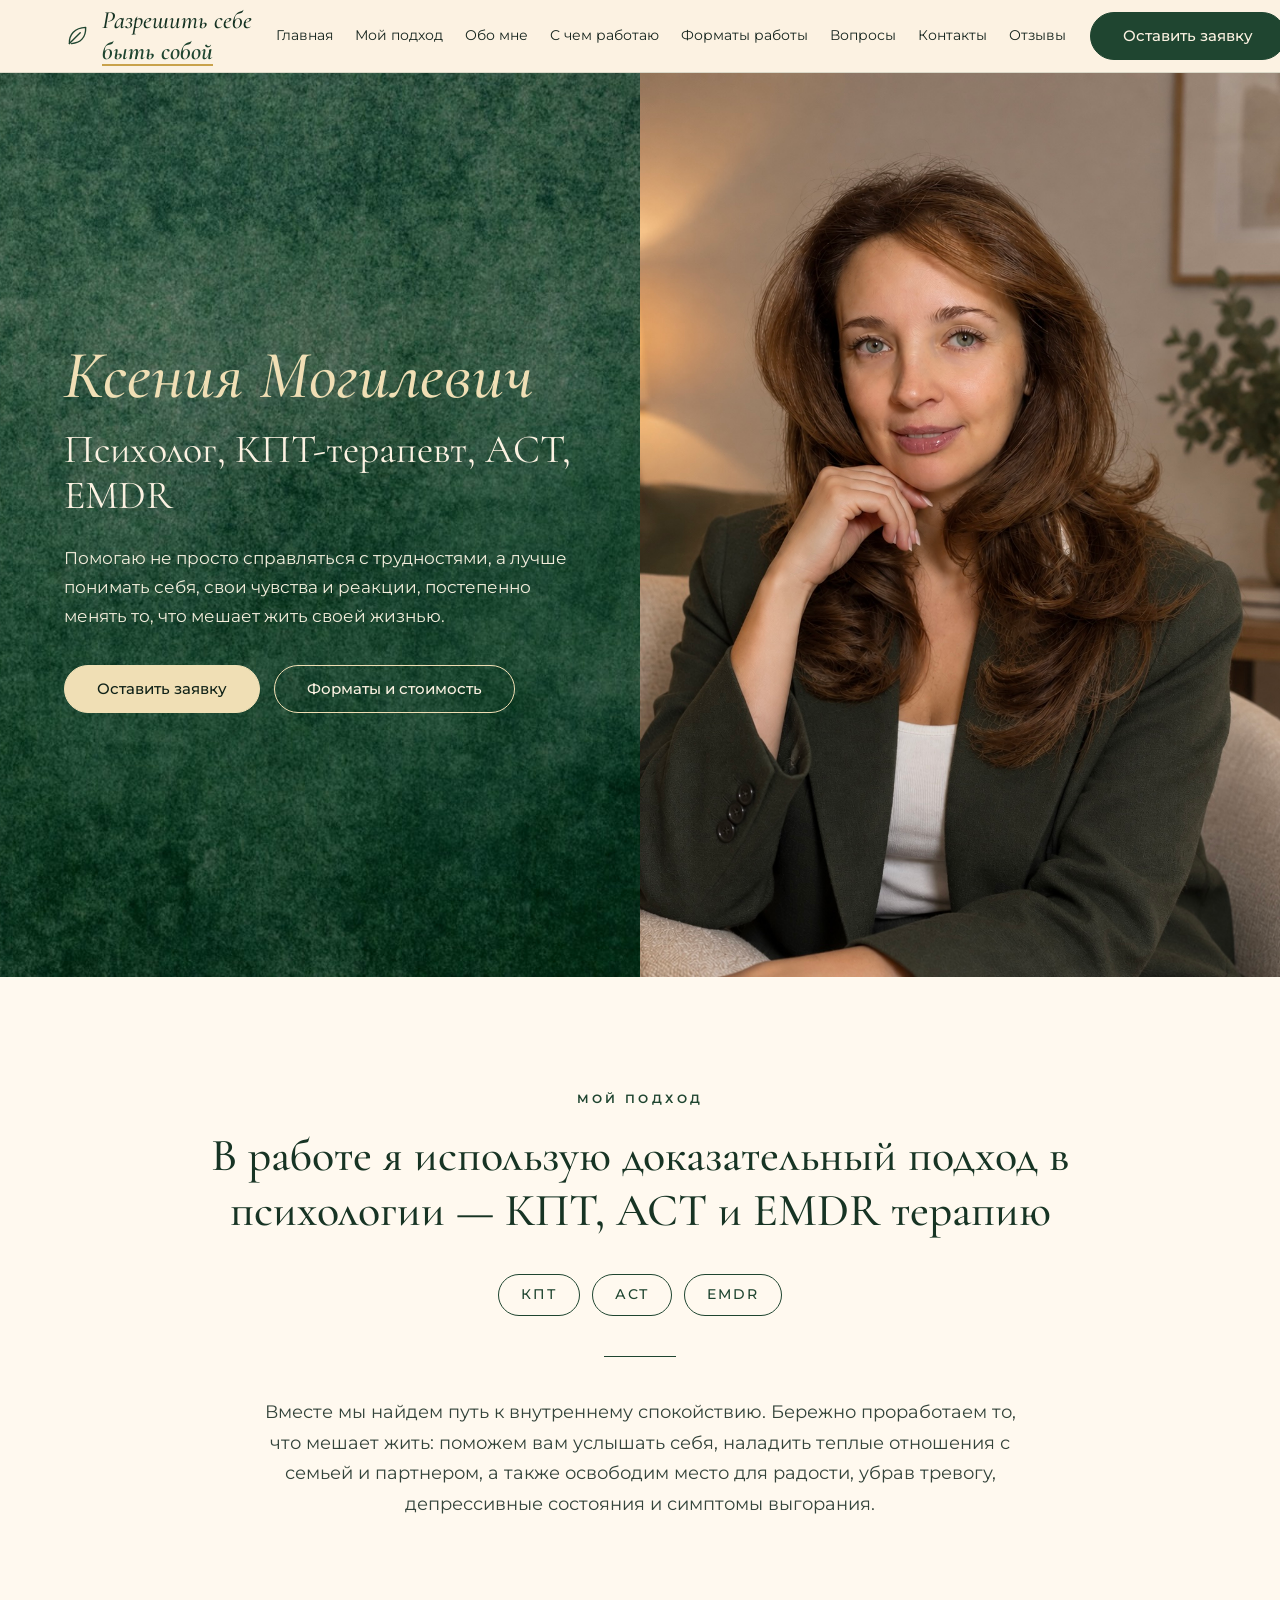
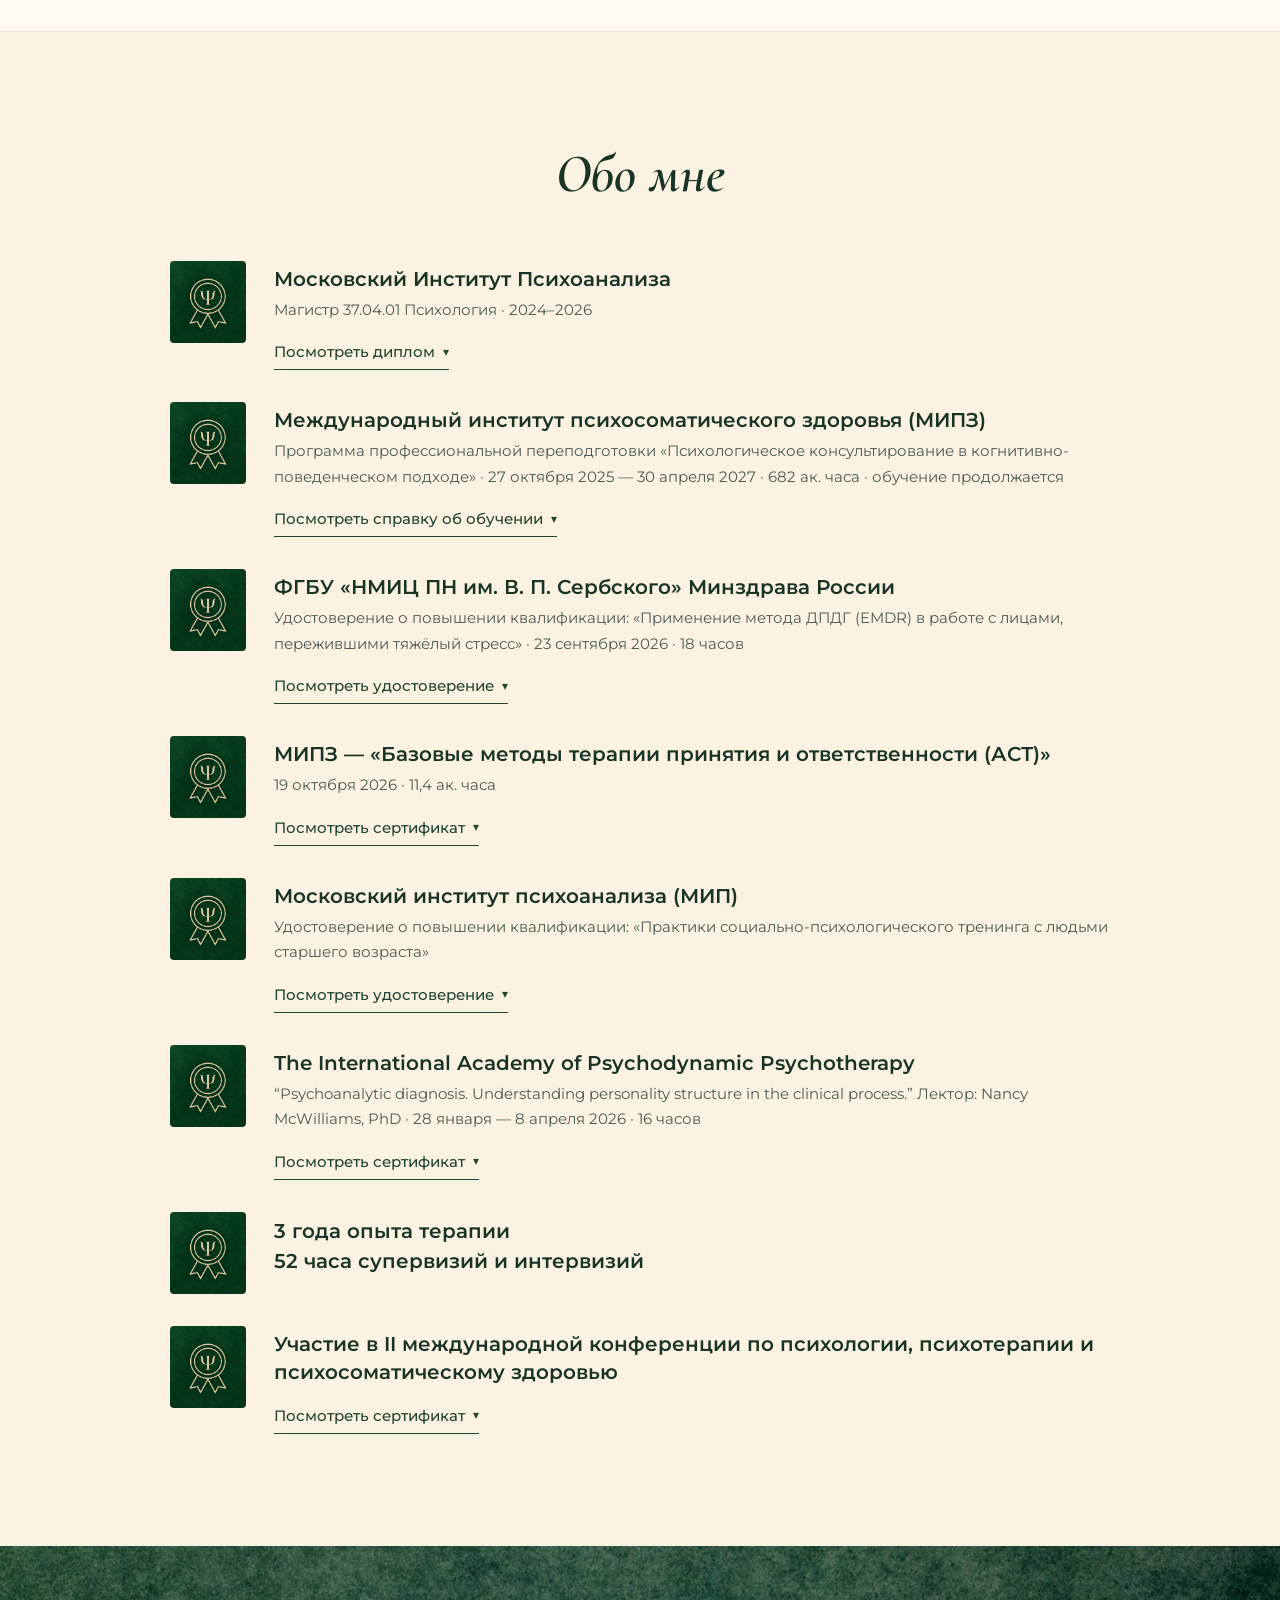
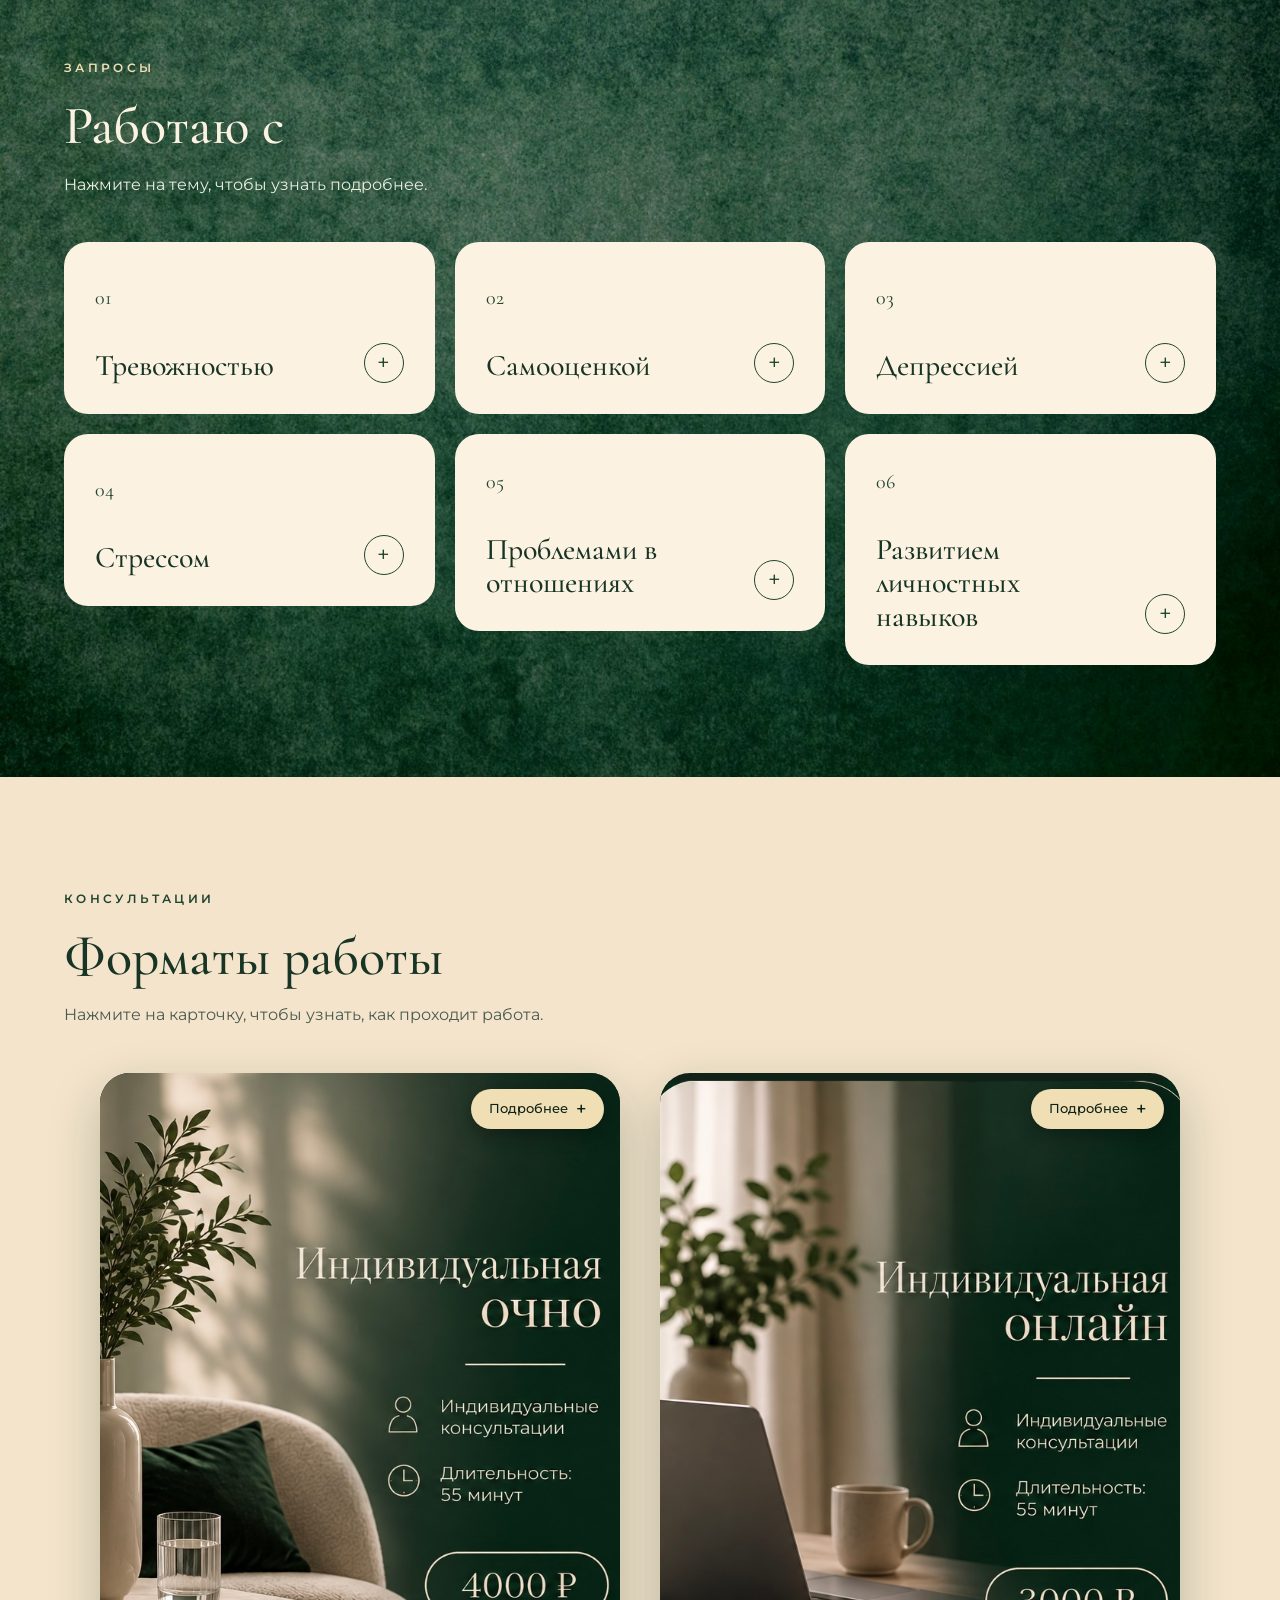
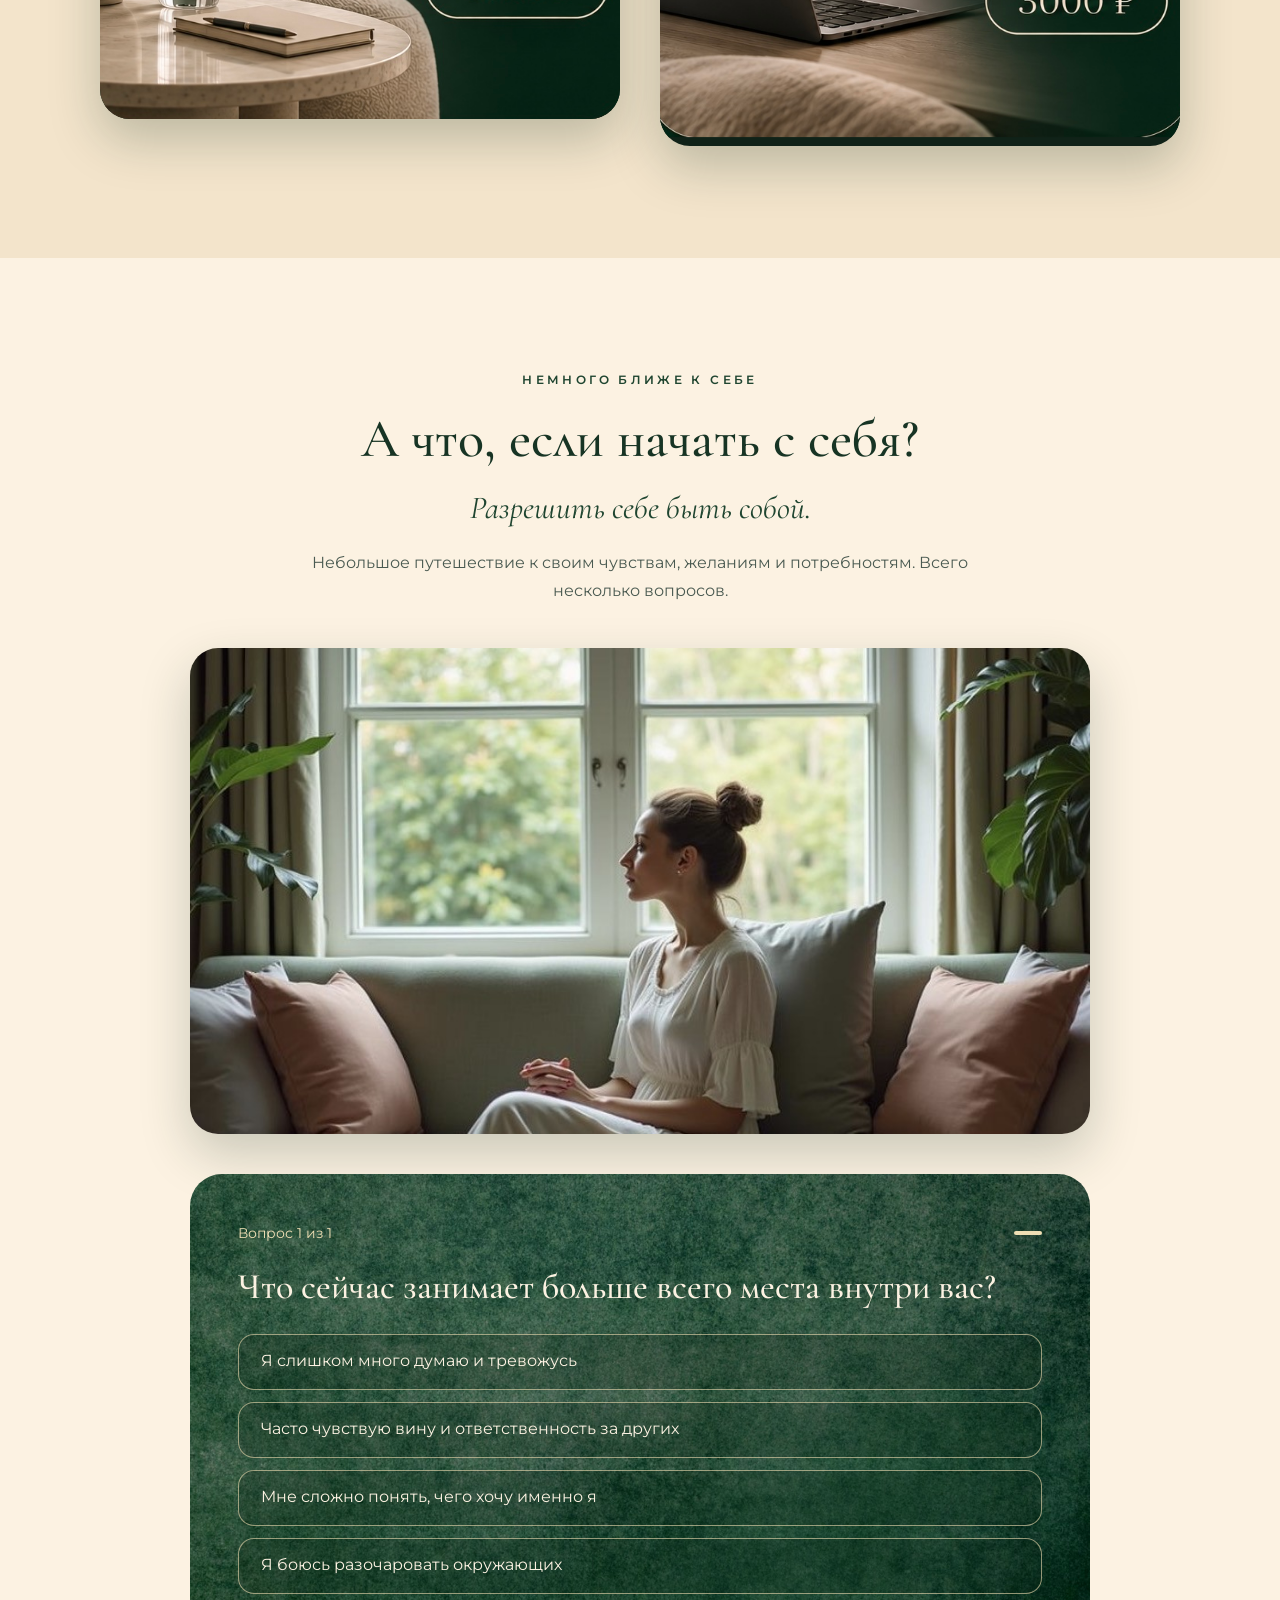
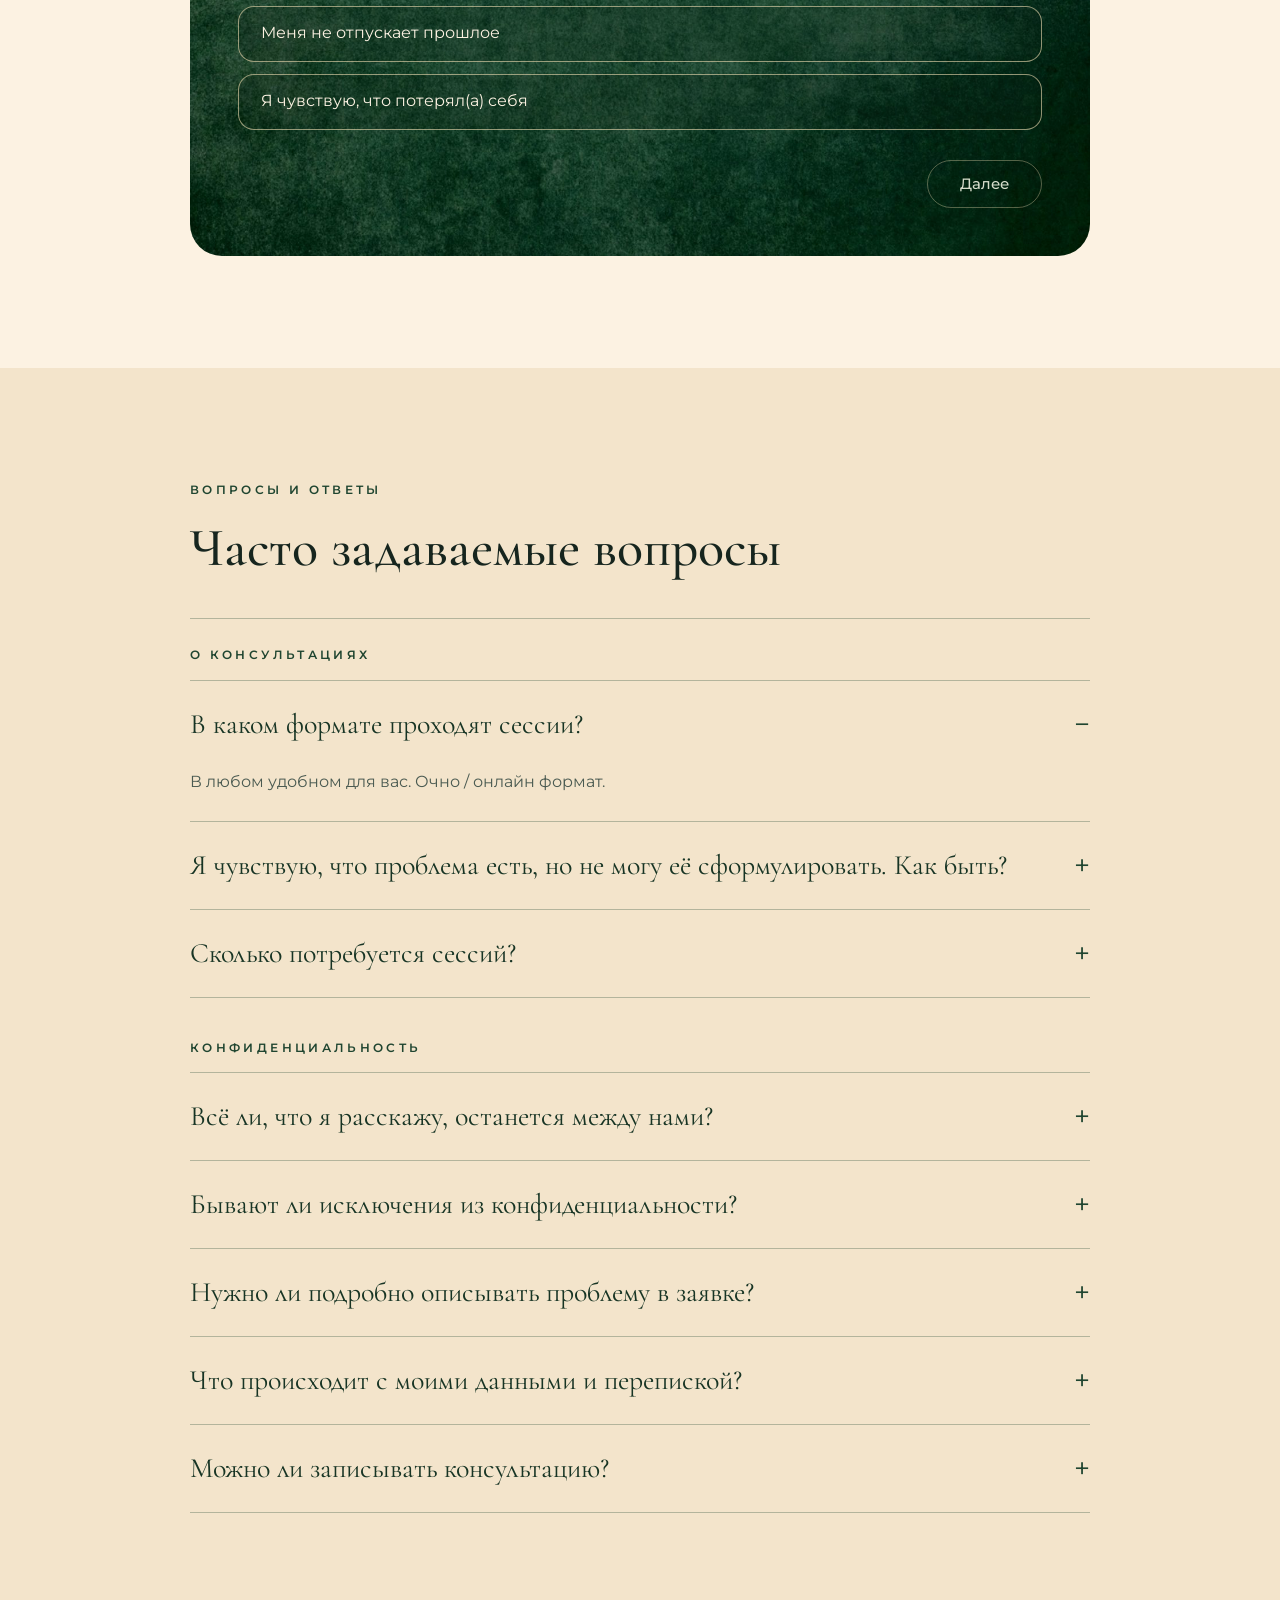
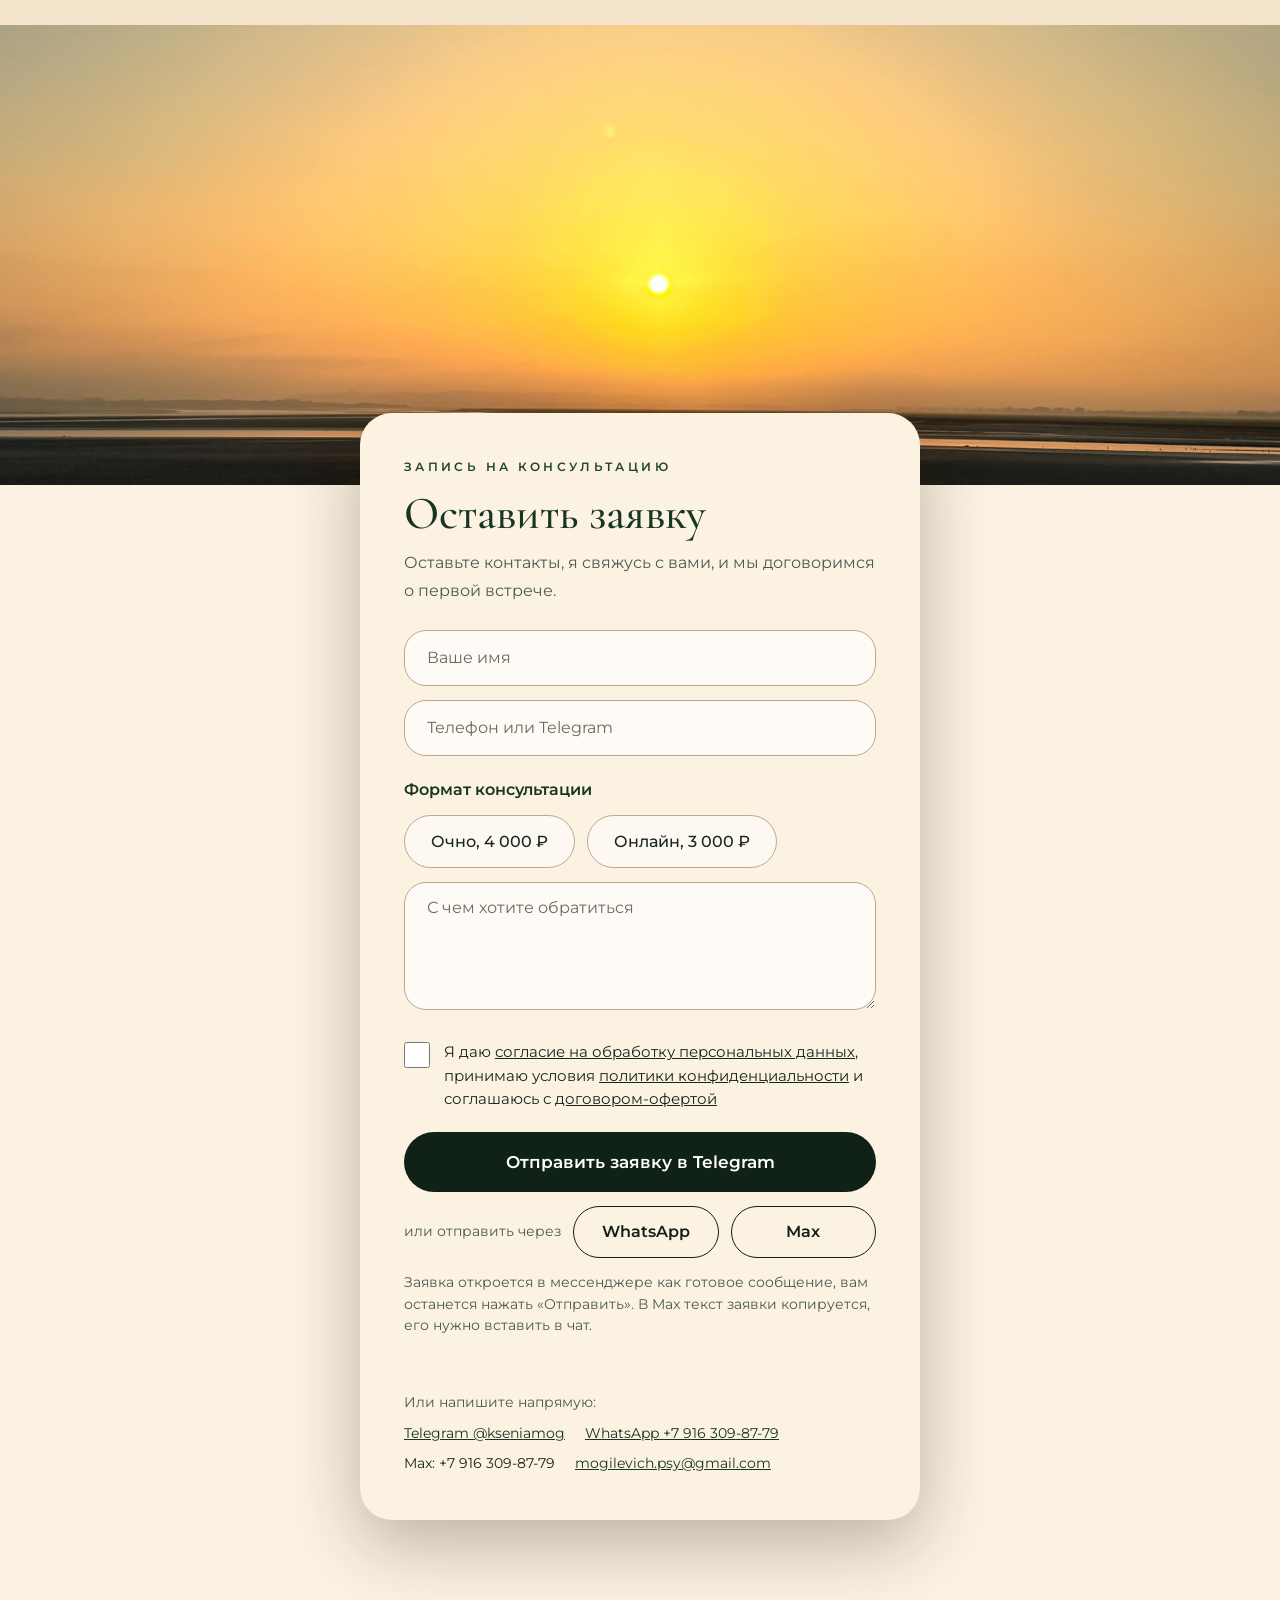
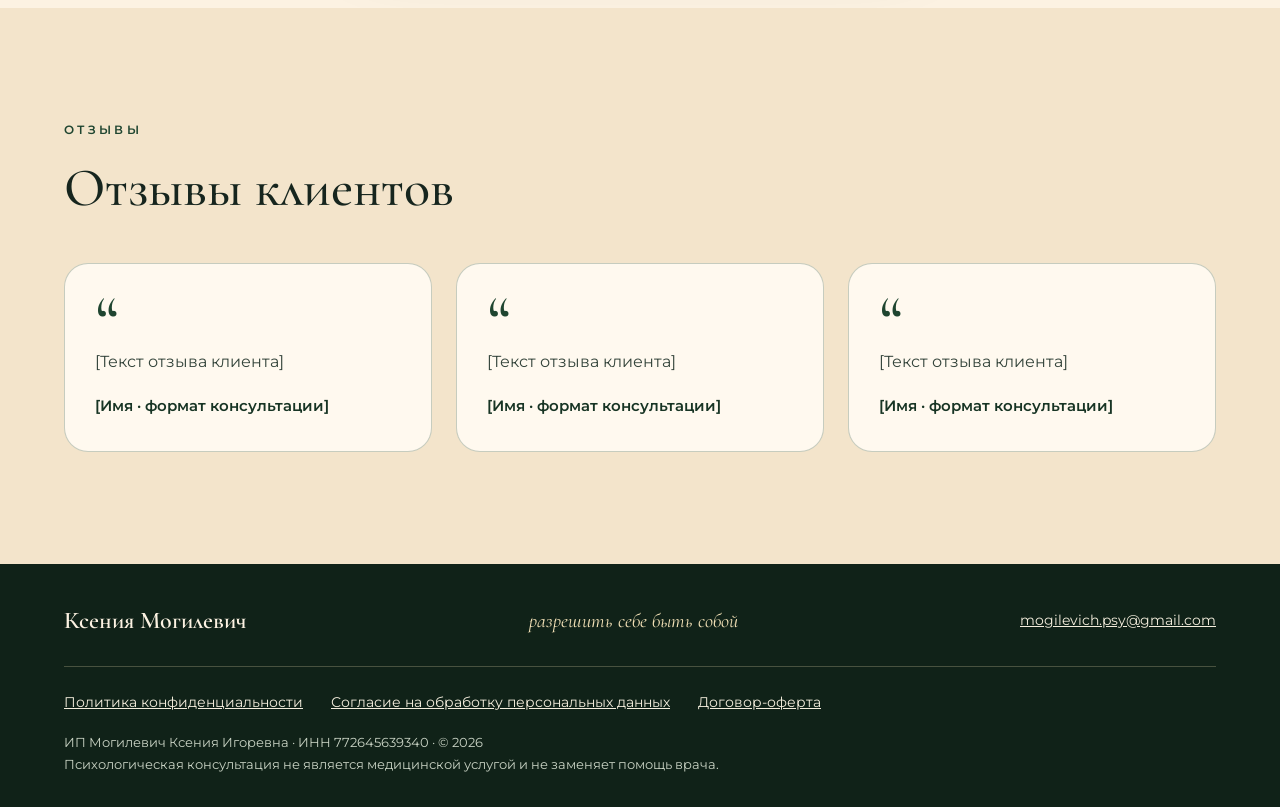
==== commit 9c2d9bd8: "Rename index 2.html to index.html" ====
--- a/index.html
+++ b/index.html
@@ -7,7 +7,7 @@
 <meta name="description" content="Ксения Могилевич — психолог, КПТ-терапевт, АСТ, EMDR. Индивидуальные консультации очно и онлайн. Разрешить себе быть собой.">
 <meta property="og:title" content="Ксения Могилевич — психолог">
 <meta property="og:description" content="Индивидуальные консультации очно и онлайн: КПТ, АСТ, EMDR.">
-<meta property="og:image" content="assets/photo.jpg">
+<meta property="og:image" content="photo.jpg">
 <link rel="preconnect" href="https://fonts.googleapis.com">
 <link rel="preconnect" href="https://fonts.gstatic.com" crossorigin>
 <link rel="stylesheet" href="https://fonts.googleapis.com/css2?family=Cormorant+Garamond:ital,wght@0,400;0,500;0,600;1,400;1,500;1,600&family=Montserrat:wght@400;500;600&display=swap">
@@ -38,7 +38,7 @@
 .section{padding:clamp(64px,9vw,112px) 0}
 .section h2{font-size:clamp(34px,5vw,54px)}
 /* текстура зелёного */
-.tex{background:url(assets/green-bg.jpg) center/cover no-repeat #1F4530}
+.tex{background:url(green-bg.jpg) center/cover no-repeat #1F4530}
 
 .btn{display:inline-flex;align-items:center;justify-content:center;min-height:48px;padding:12px 32px;border-radius:999px;border:1px solid var(--emerald);background:var(--emerald);color:var(--beige);font:500 15px/1.2 var(--sans);text-decoration:none;cursor:pointer;transition:background .2s,color .2s,border-color .2s}
 .btn:hover{background:var(--emerald-dark);border-color:var(--emerald-dark);color:var(--beige)}
@@ -67,7 +67,7 @@
 
 /* hero — две половины: зелёная текстура + фото */
 .hero{display:grid;grid-template-columns:1fr 1fr;min-height:clamp(560px,56vw,780px)}
-.hero-left{background:#1F4530 url(assets/green-bg.jpg) center/cover no-repeat;display:flex;align-items:center;padding:64px 56px 64px max(24px,calc((100vw - 1200px)/2 + 24px));color:var(--beige)}
+.hero-left{background:#1F4530 url(green-bg.jpg) center/cover no-repeat;display:flex;align-items:center;padding:64px 56px 64px max(24px,calc((100vw - 1200px)/2 + 24px));color:var(--beige)}
 .hero-copy{max-width:540px}
 .hero-copy .eyebrow{margin-bottom:22px}
 .hero h1{font-style:italic;font-weight:500;font-size:clamp(44px,5.4vw,68px);color:var(--gold)}
@@ -113,7 +113,7 @@
 @media(max-width:560px){.edu li{gap:16px}.edu .ico{flex-basis:56px;width:56px;height:60px}}
 
 /* work */
-.work{background:#1F4530 url(assets/green-bg.jpg) center/cover no-repeat;color:var(--beige)}
+.work{background:#1F4530 url(green-bg.jpg) center/cover no-repeat;color:var(--beige)}
 .work .eyebrow{color:var(--gold)}
 .work h2{color:var(--beige)}
 .work .hint{margin-top:14px;color:#E9EEDF}
@@ -148,7 +148,7 @@
 .fmt-tap{position:absolute;top:16px;right:16px;display:inline-flex;align-items:center;gap:8px;min-height:40px;padding:8px 18px;border-radius:999px;background:var(--gold);color:var(--emerald-deep);font:500 13px/1 var(--sans);box-shadow:0 6px 18px rgba(0,0,0,.3);transition:background .2s}
 .fmt-tap::after{content:"+";font-size:18px;line-height:1}
 .fmt-face:hover .fmt-tap{background:var(--beige)}
-.fmt-back{box-sizing:border-box;display:flex;flex-direction:column;justify-content:center;padding:clamp(24px,5vw,40px);background:url(assets/green-bg.jpg) center/cover no-repeat #1F4530;border:1px solid rgba(240,223,181,.5);border-radius:30px;visibility:hidden;opacity:0;transition:opacity .3s,visibility .3s;outline:none}
+.fmt-back{box-sizing:border-box;display:flex;flex-direction:column;justify-content:center;padding:clamp(24px,5vw,40px);background:url(green-bg.jpg) center/cover no-repeat #1F4530;border:1px solid rgba(240,223,181,.5);border-radius:30px;visibility:hidden;opacity:0;transition:opacity .3s,visibility .3s;outline:none}
 .fmt.is-open .fmt-face{visibility:hidden;opacity:0}
 .fmt.is-open .fmt-back{visibility:visible;opacity:1}
 .fmt-back .tag{font-size:12px;letter-spacing:.24em;text-transform:uppercase;color:var(--gold);font-weight:600}
@@ -327,7 +327,7 @@
     </div>
   </div>
   <div class="hero-right">
-    <img src="assets/photo.jpg" alt="Ксения Могилевич, психолог" width="1024" height="1447" fetchpriority="high">
+    <img src="photo.jpg" alt="Ксения Могилевич, психолог" width="1024" height="1447" fetchpriority="high">
   </div>
 </section>
 
@@ -347,61 +347,61 @@
     <ul class="edu">
 
       <li>
-        <img class="ico" src="assets/badge.jpg" alt="" loading="lazy">
+        <img class="ico" src="badge.jpg" alt="" loading="lazy">
         <div class="body">
           <p class="t">Московский Институт Психоанализа</p>
           <p class="s">Магистр 37.04.01 Психология · 2024–2026</p>
-          <details class="cert"><summary>Посмотреть диплом</summary><div class="cert-box"><a href="assets/certs/master.jpg" target="_blank" rel="noopener"><img data-cert src="assets/certs/master.jpg" alt="Диплом магистра, Московский Институт Психоанализа" loading="lazy"></a></div></details>
+          <details class="cert"><summary>Посмотреть диплом</summary><div class="cert-box"><a href="master.jpg" target="_blank" rel="noopener"><img data-cert src="master.jpg" alt="Диплом магистра, Московский Институт Психоанализа" loading="lazy"></a></div></details>
         </div>
       </li>
 
       <li>
-        <img class="ico" src="assets/badge.jpg" alt="" loading="lazy">
+        <img class="ico" src="badge.jpg" alt="" loading="lazy">
         <div class="body">
           <p class="t">Международный институт психосоматического здоровья (МИПЗ)</p>
           <p class="s">Программа профессиональной переподготовки «Психологическое консультирование в когнитивно-поведенческом подходе» · 27 октября 2025 — 30 апреля 2027 · 682 ак. часа · обучение продолжается</p>
-          <details class="cert"><summary>Посмотреть справку об обучении</summary><div class="cert-box"><a href="assets/certs/kpt.jpg" target="_blank" rel="noopener"><img data-cert src="assets/certs/kpt.jpg" alt="Сертификат МИПЗ, когнитивно-поведенческая терапия" loading="lazy"></a></div></details>
+          <details class="cert"><summary>Посмотреть справку об обучении</summary><div class="cert-box"><a href="kpt.jpg" target="_blank" rel="noopener"><img data-cert src="kpt.jpg" alt="Сертификат МИПЗ, когнитивно-поведенческая терапия" loading="lazy"></a></div></details>
         </div>
       </li>
 
       <li>
-        <img class="ico" src="assets/badge.jpg" alt="" loading="lazy">
+        <img class="ico" src="badge.jpg" alt="" loading="lazy">
         <div class="body">
           <p class="t">ФГБУ «НМИЦ ПН им. В. П. Сербского» Минздрава России</p>
           <p class="s">Удостоверение о повышении квалификации: «Применение метода ДПДГ (EMDR) в работе с лицами, пережившими тяжёлый стресс» · 23 сентября 2026 · 18 часов</p>
-          <details class="cert"><summary>Посмотреть удостоверение</summary><div class="cert-box"><a href="assets/certs/emdr.jpg" target="_blank" rel="noopener"><img data-cert src="assets/certs/emdr.jpg" alt="Удостоверение о переподготовке EMDR, НМИЦ ПН им. Сербского" loading="lazy"></a></div></details>
+          <details class="cert"><summary>Посмотреть удостоверение</summary><div class="cert-box"><a href="emdr.jpg" target="_blank" rel="noopener"><img data-cert src="emdr.jpg" alt="Удостоверение о переподготовке EMDR, НМИЦ ПН им. Сербского" loading="lazy"></a></div></details>
         </div>
       </li>
 
       <li>
-        <img class="ico" src="assets/badge.jpg" alt="" loading="lazy">
+        <img class="ico" src="badge.jpg" alt="" loading="lazy">
         <div class="body">
           <p class="t">МИПЗ — «Базовые методы терапии принятия и ответственности (АСТ)»</p>
           <p class="s">19 октября 2026 · 11,4 ак. часа</p>
-          <details class="cert"><summary>Посмотреть сертификат</summary><div class="cert-box"><a href="assets/certs/act.jpg" target="_blank" rel="noopener"><img data-cert src="assets/certs/act.jpg" alt="Сертификат МИПЗ по АСТ" loading="lazy"></a></div></details>
+          <details class="cert"><summary>Посмотреть сертификат</summary><div class="cert-box"><a href="act.jpg" target="_blank" rel="noopener"><img data-cert src="act.jpg" alt="Сертификат МИПЗ по АСТ" loading="lazy"></a></div></details>
         </div>
       </li>
 
       <li>
-        <img class="ico" src="assets/badge.jpg" alt="" loading="lazy">
+        <img class="ico" src="badge.jpg" alt="" loading="lazy">
         <div class="body">
           <p class="t">Московский институт психоанализа (МИП)</p>
           <p class="s">Удостоверение о повышении квалификации: «Практики социально-психологического тренинга с людьми старшего возраста»</p>
-          <details class="cert"><summary>Посмотреть удостоверение</summary><div class="cert-box"><a href="assets/certs/training.jpg" target="_blank" rel="noopener"><img data-cert src="assets/certs/training.jpg" alt="Удостоверение о повышении квалификации, МИП" loading="lazy"></a></div></details>
+          <details class="cert"><summary>Посмотреть удостоверение</summary><div class="cert-box"><a href="training.jpg" target="_blank" rel="noopener"><img data-cert src="training.jpg" alt="Удостоверение о повышении квалификации, МИП" loading="lazy"></a></div></details>
         </div>
       </li>
 
       <li>
-        <img class="ico" src="assets/badge.jpg" alt="" loading="lazy">
+        <img class="ico" src="badge.jpg" alt="" loading="lazy">
         <div class="body">
           <p class="t">The International Academy of Psychodynamic Psychotherapy</p>
           <p class="s">“Psychoanalytic diagnosis. Understanding personality structure in the clinical process.” Лектор: Nancy McWilliams, PhD · 28 января — 8 апреля 2026 · 16 часов</p>
-          <details class="cert"><summary>Посмотреть сертификат</summary><div class="cert-box"><a href="assets/certs/mcwilliams.jpg" target="_blank" rel="noopener"><img data-cert src="assets/certs/mcwilliams.jpg" alt="Сертификат участия, Nancy McWilliams" loading="lazy"></a></div></details>
+          <details class="cert"><summary>Посмотреть сертификат</summary><div class="cert-box"><a href="mcwilliams.jpg" target="_blank" rel="noopener"><img data-cert src="mcwilliams.jpg" alt="Сертификат участия, Nancy McWilliams" loading="lazy"></a></div></details>
         </div>
       </li>
 
       <li>
-        <img class="ico" src="assets/badge.jpg" alt="" loading="lazy">
+        <img class="ico" src="badge.jpg" alt="" loading="lazy">
         <div class="body plain">
           <span>3 года опыта терапии</span>
           <span>52 часа супервизий и интервизий</span>
@@ -409,10 +409,10 @@
       </li>
 
       <li>
-        <img class="ico" src="assets/badge.jpg" alt="" loading="lazy">
+        <img class="ico" src="badge.jpg" alt="" loading="lazy">
         <div class="body">
           <p class="t">Участие в II международной конференции по психологии, психотерапии и психосоматическому здоровью</p>
-          <details class="cert"><summary>Посмотреть сертификат</summary><div class="cert-box"><a href="assets/certs/conference.jpg" target="_blank" rel="noopener"><img data-cert src="assets/certs/conference.jpg" alt="Сертификат участника конференции" loading="lazy"></a></div></details>
+          <details class="cert"><summary>Посмотреть сертификат</summary><div class="cert-box"><a href="conference.jpg" target="_blank" rel="noopener"><img data-cert src="conference.jpg" alt="Сертификат участника конференции" loading="lazy"></a></div></details>
         </div>
       </li>
 
@@ -518,7 +518,7 @@
 
       <div class="fmt">
         <button class="fmt-face" type="button" aria-expanded="false" aria-controls="fmt-offline">
-          <img src="assets/format-offline.jpg" alt="Индивидуальная консультация очно, 55 минут, 4000 рублей. Нажмите, чтобы узнать, как проходит работа" width="707" height="862">
+          <img src="format-offline.jpg" alt="Индивидуальная консультация очно, 55 минут, 4000 рублей. Нажмите, чтобы узнать, как проходит работа" width="707" height="862">
           <span class="fmt-tap">Подробнее</span>
         </button>
         <div class="fmt-back" id="fmt-offline" role="region" aria-label="Очная консультация: как проходит работа" tabindex="-1">
@@ -540,7 +540,7 @@
 
       <div class="fmt">
         <button class="fmt-face" type="button" aria-expanded="false" aria-controls="fmt-online">
-          <img src="assets/format-online.jpg" alt="Индивидуальная консультация онлайн, 55 минут, 3000 рублей. Нажмите, чтобы узнать, как проходит работа" width="704" height="859">
+          <img src="format-online.jpg" alt="Индивидуальная консультация онлайн, 55 минут, 3000 рублей. Нажмите, чтобы узнать, как проходит работа" width="704" height="859">
           <span class="fmt-tap">Подробнее</span>
         </button>
         <div class="fmt-back" id="fmt-online" role="region" aria-label="Онлайн-консультация: как проходит работа" tabindex="-1">
@@ -573,7 +573,7 @@
       <p class="t">Небольшое путешествие к своим чувствам, желаниям и потребностям. Всего несколько вопросов.</p>
     </div>
     <figure class="quiz-pic">
-      <img src="assets/girl.jpg" alt="Девушка спокойно сидит на диване у окна" width="984" height="531" loading="lazy">
+      <img src="girl.jpg" alt="Девушка спокойно сидит на диване у окна" width="984" height="531" loading="lazy">
     </figure>
     <div class="quiz tex" id="quiz" aria-live="polite"></div>
   </div>
@@ -599,7 +599,7 @@
 </section>
 
 <section class="contact" id="contact">
-  <img class="bg" src="assets/sunset.jpg" alt="" loading="lazy">
+  <img class="bg" src="sunset.jpg" alt="" loading="lazy">
   <div class="wrap">
     <div class="app-card">
       <p class="eyebrow">Запись на консультацию</p>
@@ -767,7 +767,7 @@
     });
   }
 
-  // Если скана сертификата ещё нет в assets/certs/, вместо картинки показываем аккуратную заглушку.
+  // Если скана сертификата ещё нет в , вместо картинки показываем аккуратную заглушку.
   document.querySelectorAll('img[data-cert]').forEach(function (img) {
     img.addEventListener('error', function () {
       var box = document.createElement('p');
@@ -871,7 +871,7 @@
     var wrap = h('div', 'letter');
     var imgBox = h('div', 'letter-img');
     var img = document.createElement('img');
-    img.src = 'assets/letter.jpg';
+    img.src = 'letter.jpg';
     img.alt = 'Перьевая ручка и письма';
     imgBox.appendChild(img);
     wrap.appendChild(imgBox);
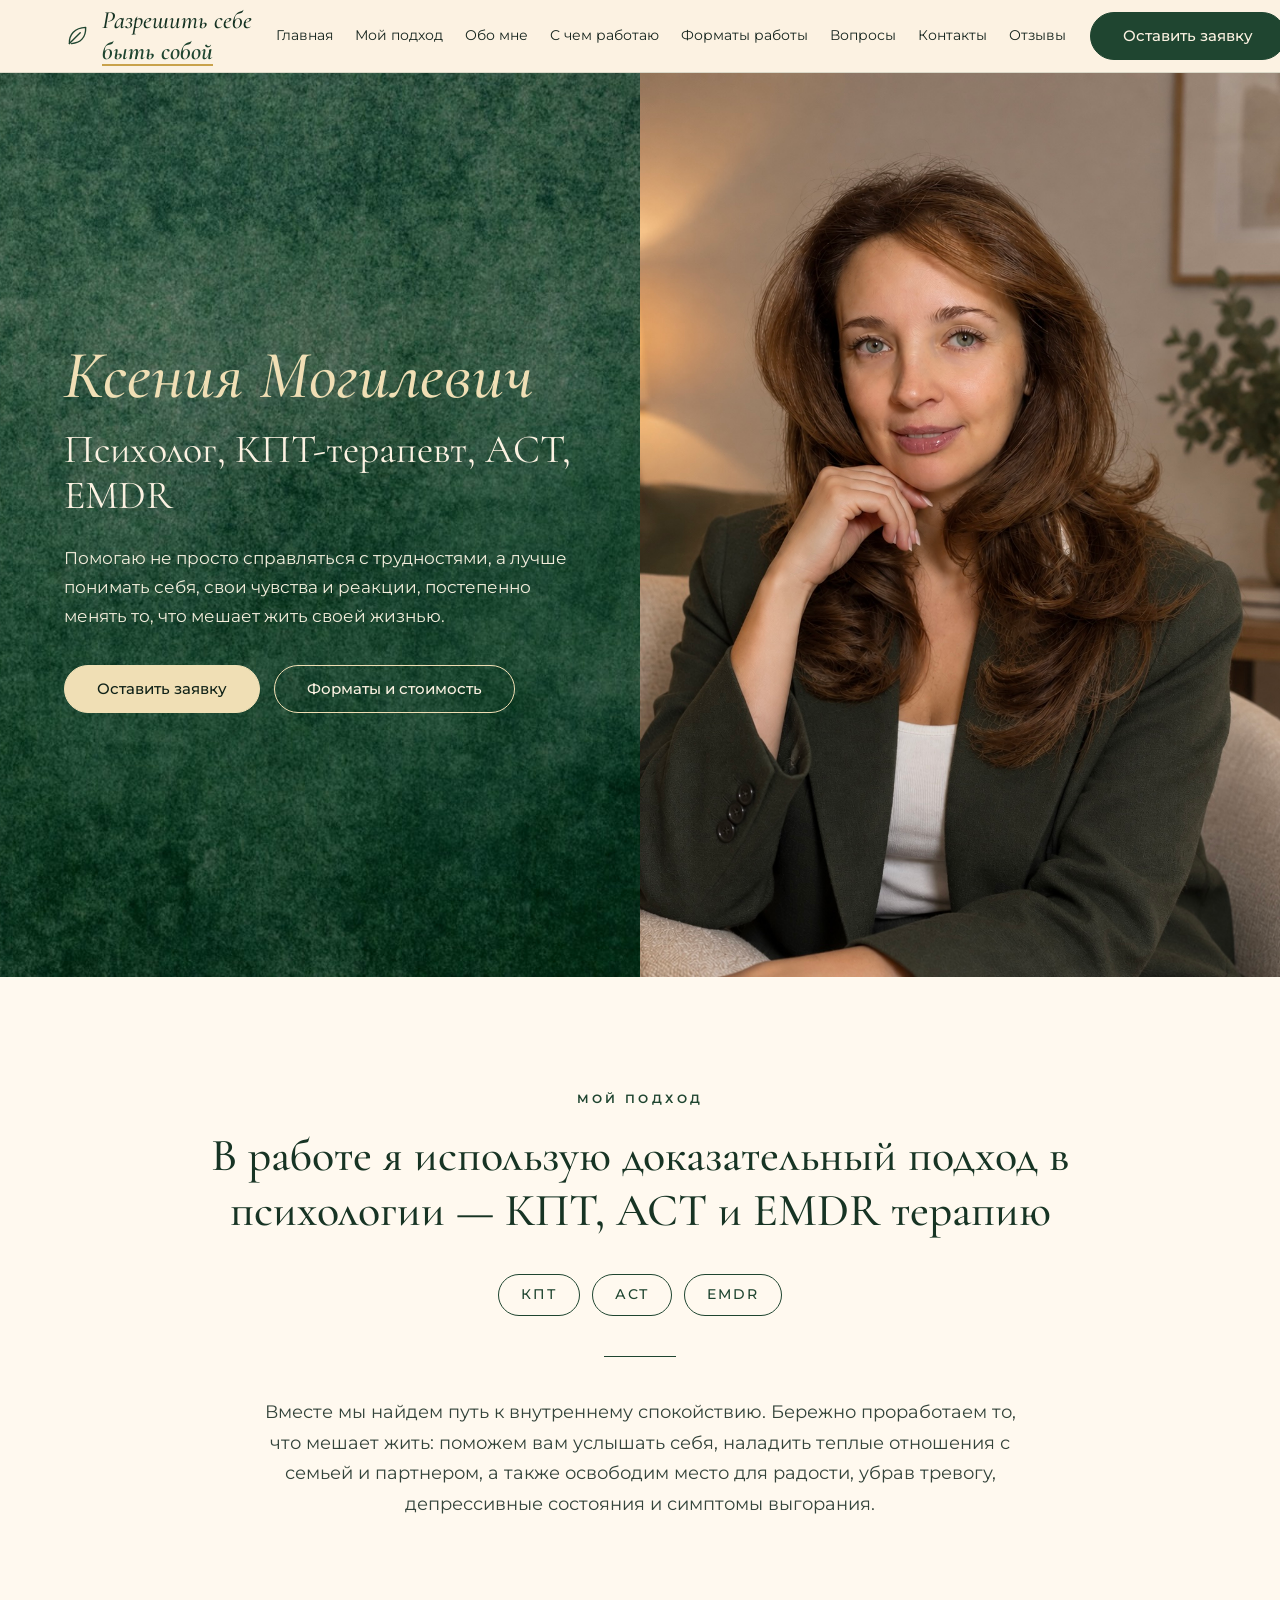
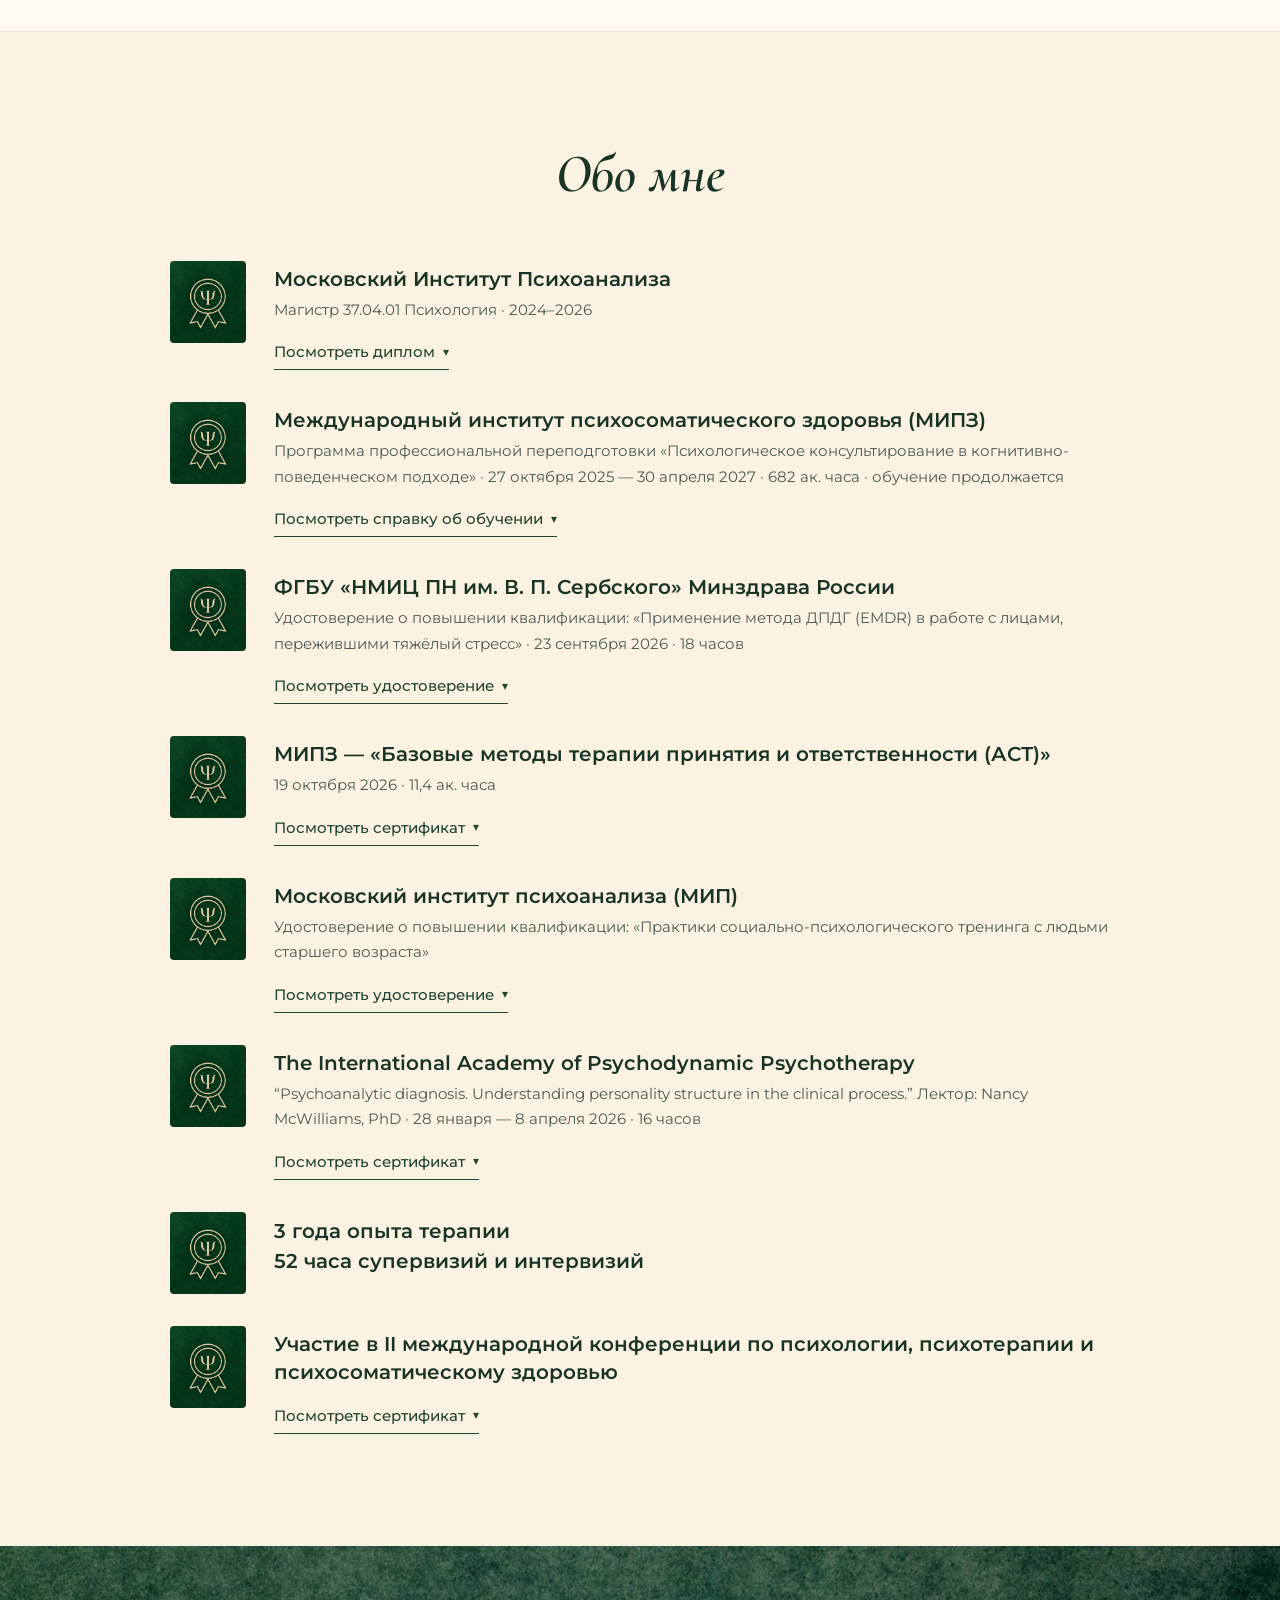
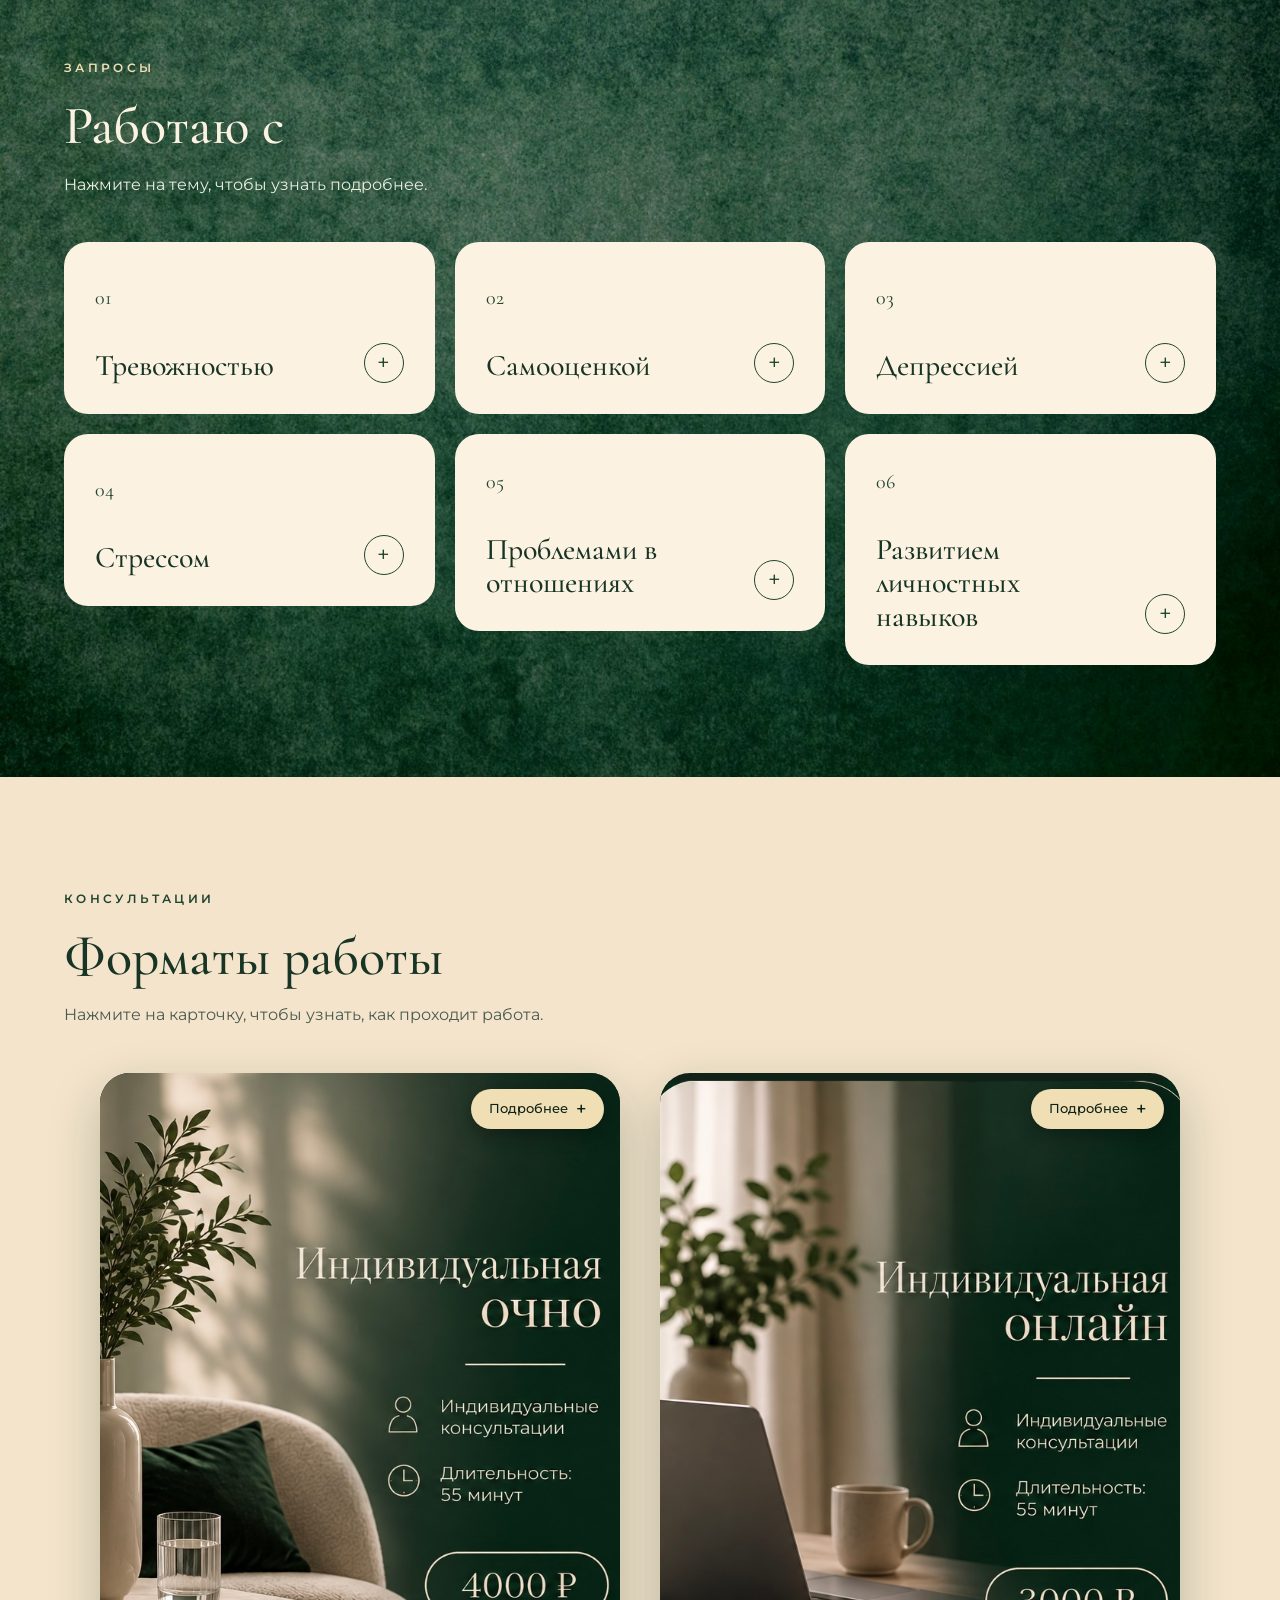
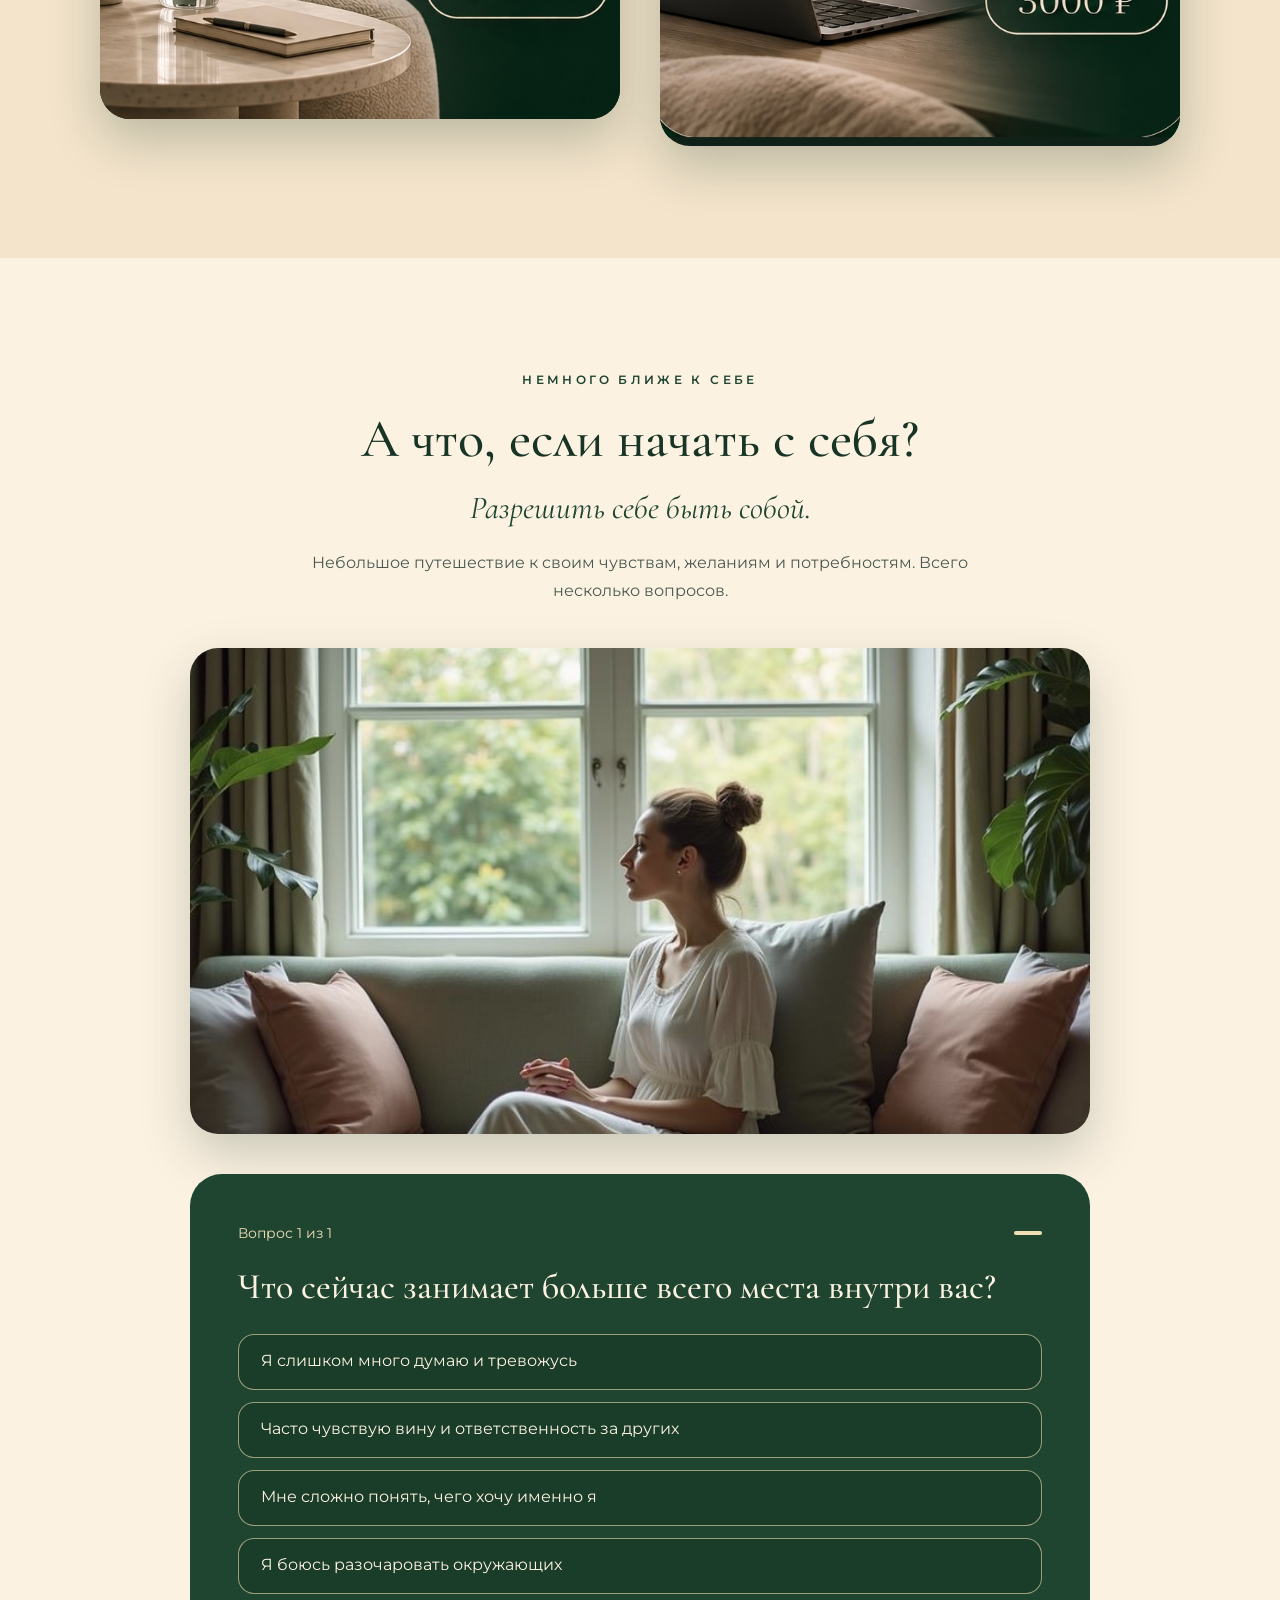
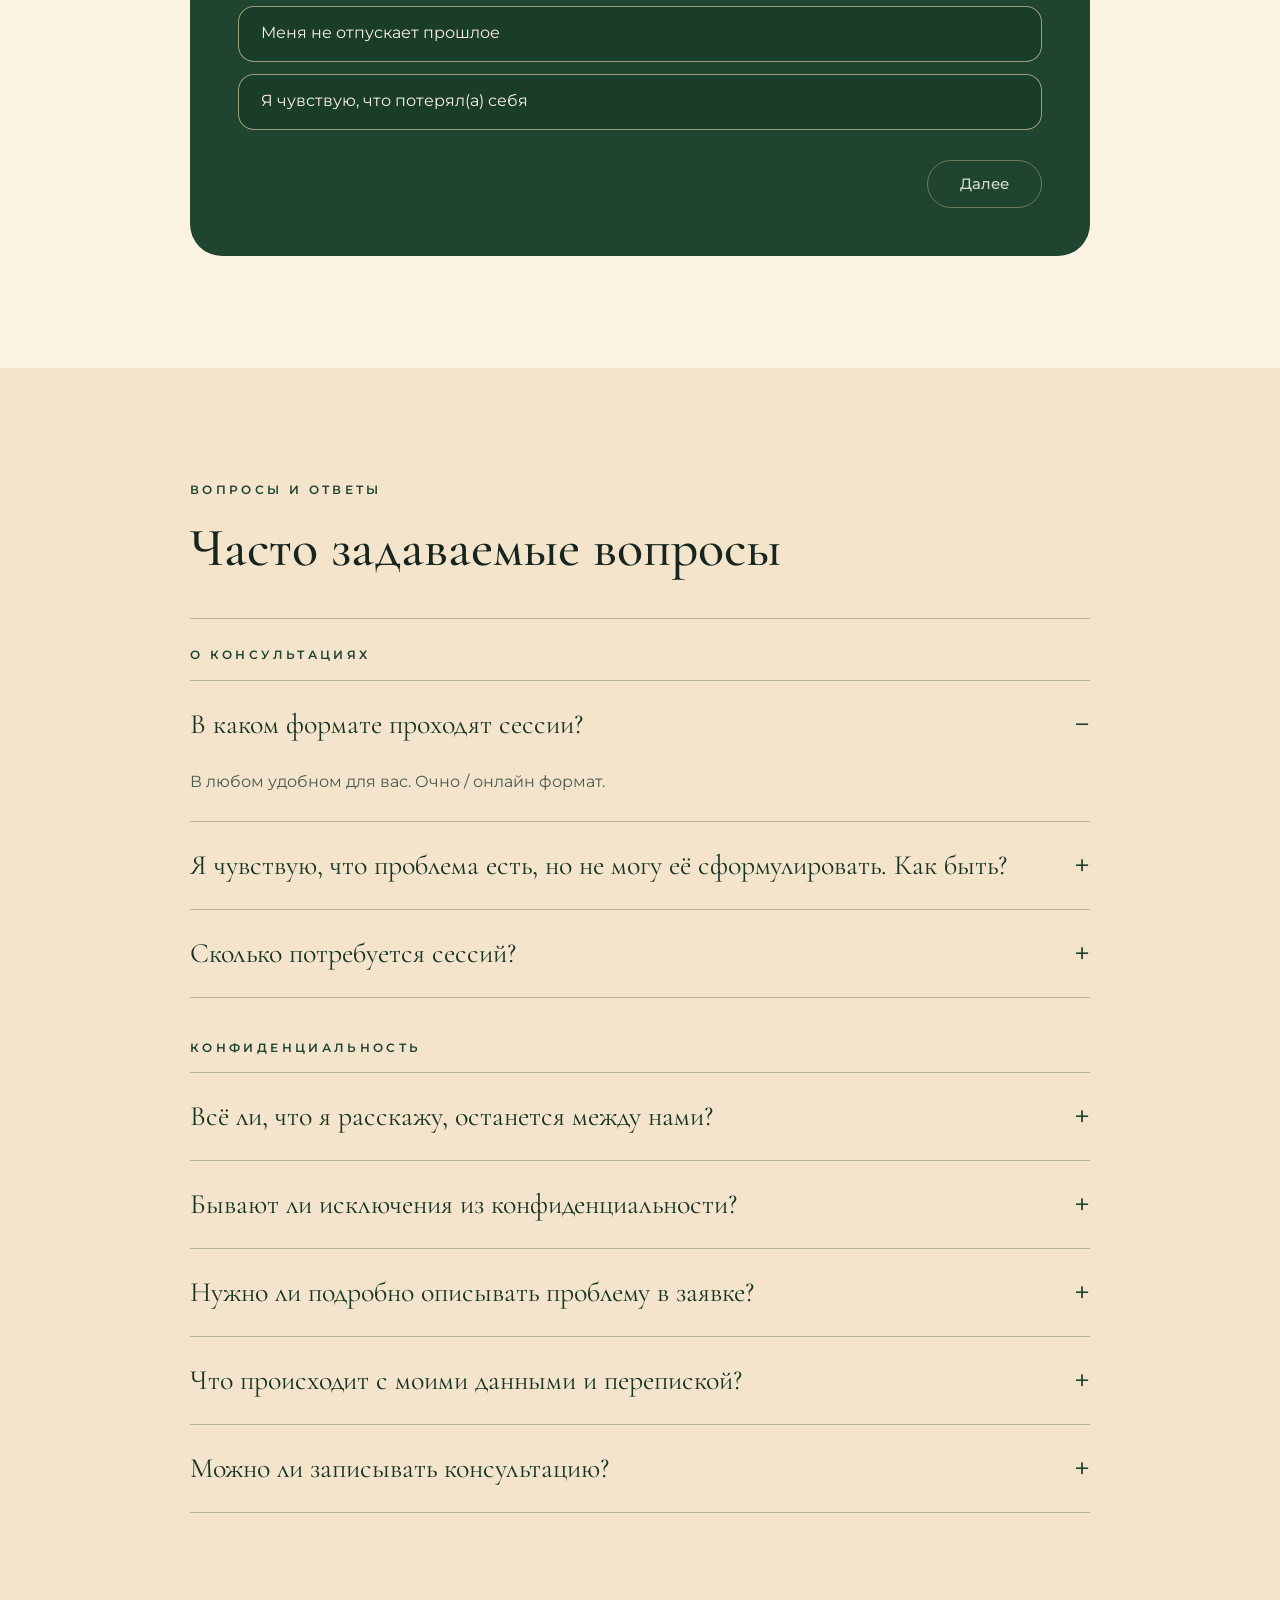
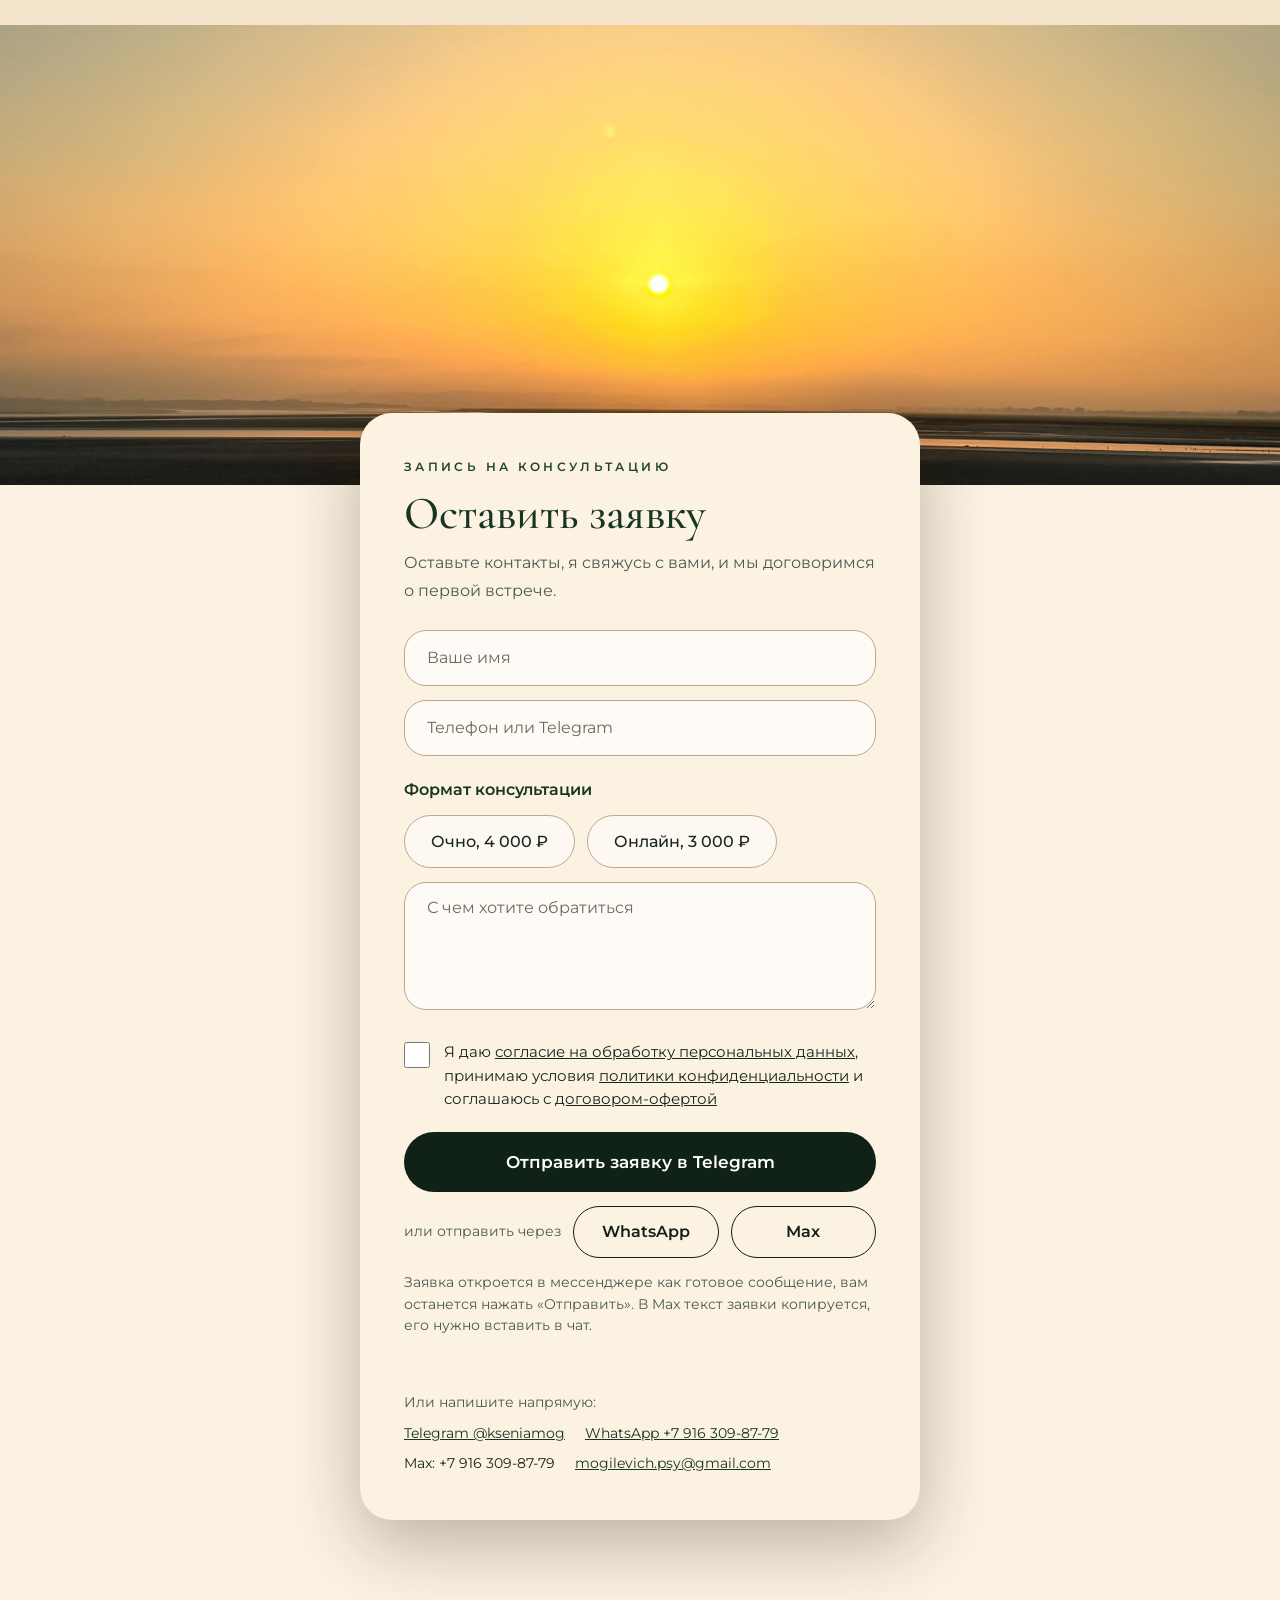
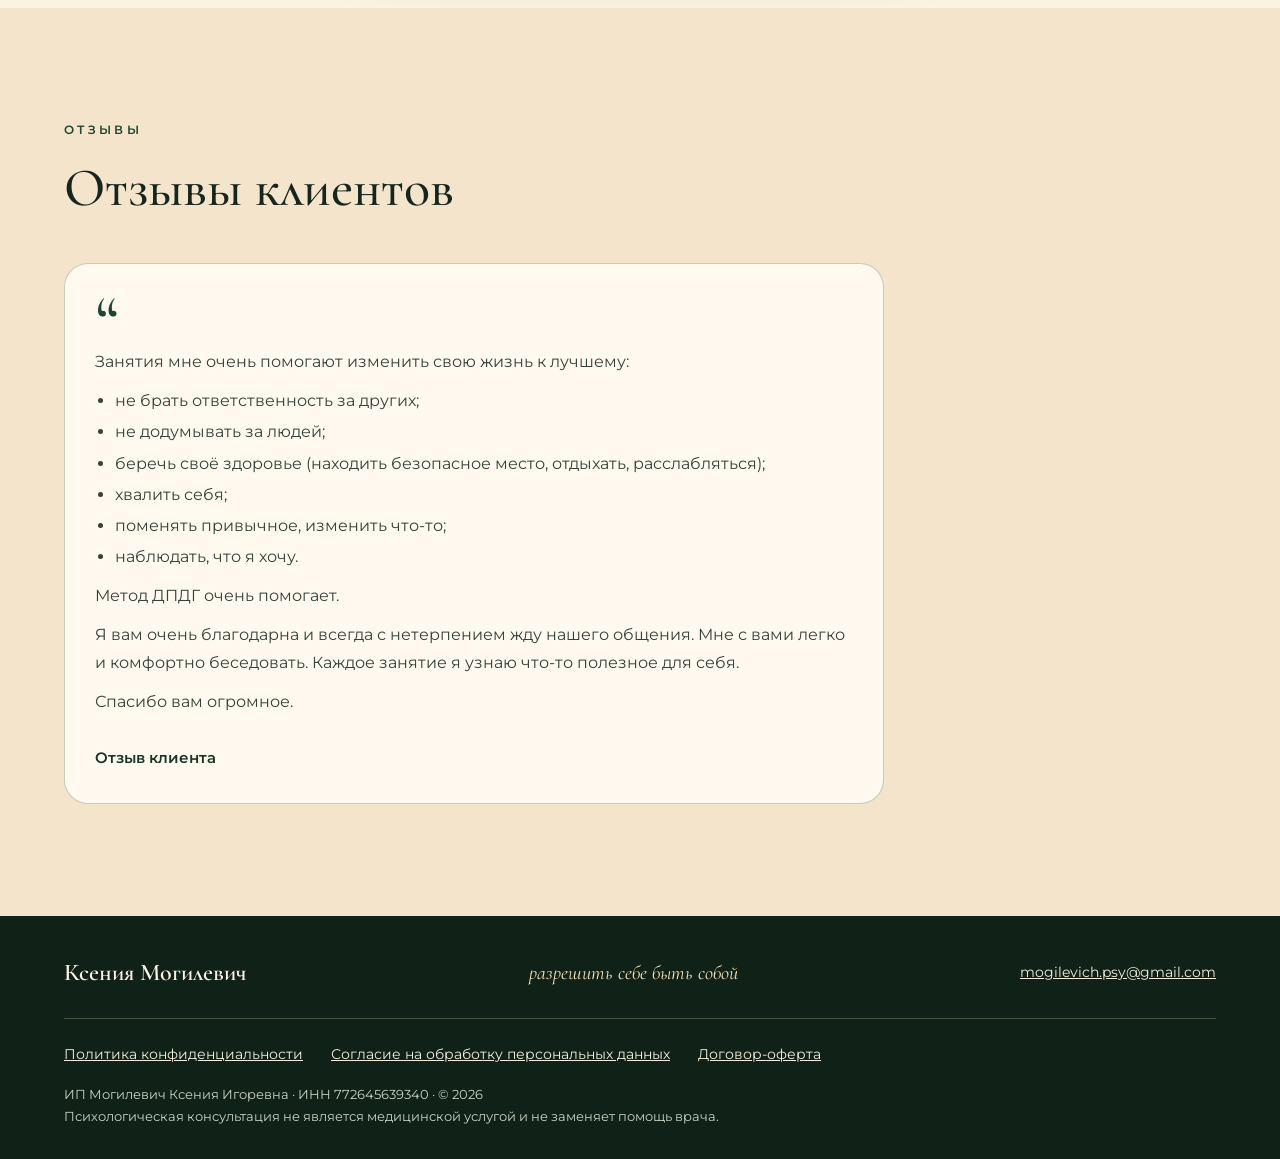
==== commit a2e9aa67: "Rename index 3.html to index.html" ====
--- a/index.html
+++ b/index.html
@@ -38,7 +38,7 @@
 .section{padding:clamp(64px,9vw,112px) 0}
 .section h2{font-size:clamp(34px,5vw,54px)}
 /* текстура зелёного */
-.tex{background:url(green-bg.jpg) center/cover no-repeat #1F4530}
+.tex{background:#1F4530}
 
 .btn{display:inline-flex;align-items:center;justify-content:center;min-height:48px;padding:12px 32px;border-radius:999px;border:1px solid var(--emerald);background:var(--emerald);color:var(--beige);font:500 15px/1.2 var(--sans);text-decoration:none;cursor:pointer;transition:background .2s,color .2s,border-color .2s}
 .btn:hover{background:var(--emerald-dark);border-color:var(--emerald-dark);color:var(--beige)}
@@ -148,7 +148,7 @@
 .fmt-tap{position:absolute;top:16px;right:16px;display:inline-flex;align-items:center;gap:8px;min-height:40px;padding:8px 18px;border-radius:999px;background:var(--gold);color:var(--emerald-deep);font:500 13px/1 var(--sans);box-shadow:0 6px 18px rgba(0,0,0,.3);transition:background .2s}
 .fmt-tap::after{content:"+";font-size:18px;line-height:1}
 .fmt-face:hover .fmt-tap{background:var(--beige)}
-.fmt-back{box-sizing:border-box;display:flex;flex-direction:column;justify-content:center;padding:clamp(24px,5vw,40px);background:url(green-bg.jpg) center/cover no-repeat #1F4530;border:1px solid rgba(240,223,181,.5);border-radius:30px;visibility:hidden;opacity:0;transition:opacity .3s,visibility .3s;outline:none}
+.fmt-back{box-sizing:border-box;display:flex;flex-direction:column;justify-content:center;padding:clamp(24px,5vw,40px);background:#1F4530;border:1px solid rgba(240,223,181,.5);border-radius:30px;visibility:hidden;opacity:0;transition:opacity .3s,visibility .3s;outline:none}
 .fmt.is-open .fmt-face{visibility:hidden;opacity:0}
 .fmt.is-open .fmt-back{visibility:visible;opacity:1}
 .fmt-back .tag{font-size:12px;letter-spacing:.24em;text-transform:uppercase;color:var(--gold);font-weight:600}
@@ -275,7 +275,7 @@
 .rev-grid{display:flex;flex-wrap:wrap;gap:24px;margin-top:44px}
 .rev{flex:1 1 320px;min-width:0;margin:0;background:#FFF9EF;border:1px solid rgba(31,69,48,.25);border-radius:24px;padding:32px 30px;display:flex;flex-direction:column;gap:18px}
 .rev::before{content:"\201C";font-family:var(--serif);font-size:72px;line-height:.7;color:var(--emerald);height:34px}
-.rev blockquote{margin:0;color:#33433A}
+.rev{max-width:820px}.rev blockquote{margin:0;color:#33433A}.rev blockquote p{margin:0 0 12px}.rev blockquote ul{margin:0 0 12px;padding-left:20px}.rev blockquote li{margin-bottom:4px}
 .rev figcaption{margin-top:auto;font-weight:600;color:var(--emerald-dark);font-size:15px}
 
 /* footer */
@@ -660,19 +660,24 @@
     <p class="eyebrow">Отзывы</p>
     <h2>Отзывы клиентов</h2>
     <div class="rev-grid">
-      <!-- Замените текст в карточках на настоящие отзывы (только с согласия авторов).
+      <!-- Добавляйте отзывы так же, как первый (только с согласия авторов).
            Чтобы добавить ещё карточку, скопируйте целиком блок <figure class="rev">…</figure>. -->
       <figure class="rev">
-        <blockquote>[Текст отзыва клиента]</blockquote>
-        <figcaption>[Имя · формат консультации]</figcaption>
-      </figure>
-      <figure class="rev">
-        <blockquote>[Текст отзыва клиента]</blockquote>
-        <figcaption>[Имя · формат консультации]</figcaption>
-      </figure>
-      <figure class="rev">
-        <blockquote>[Текст отзыва клиента]</blockquote>
-        <figcaption>[Имя · формат консультации]</figcaption>
+        <blockquote>
+          <p>Занятия мне очень помогают изменить свою жизнь к лучшему:</p>
+          <ul>
+            <li>не брать ответственность за других;</li>
+            <li>не додумывать за людей;</li>
+            <li>беречь своё здоровье (находить безопасное место, отдыхать, расслабляться);</li>
+            <li>хвалить себя;</li>
+            <li>поменять привычное, изменить что-то;</li>
+            <li>наблюдать, что я хочу.</li>
+          </ul>
+          <p>Метод ДПДГ очень помогает.</p>
+          <p>Я вам очень благодарна и всегда с нетерпением жду нашего общения. Мне с вами легко и комфортно беседовать. Каждое занятие я узнаю что-то полезное для себя.</p>
+          <p>Спасибо вам огромное.</p>
+        </blockquote>
+        <figcaption>Отзыв клиента</figcaption>
       </figure>
     </div>
   </div>
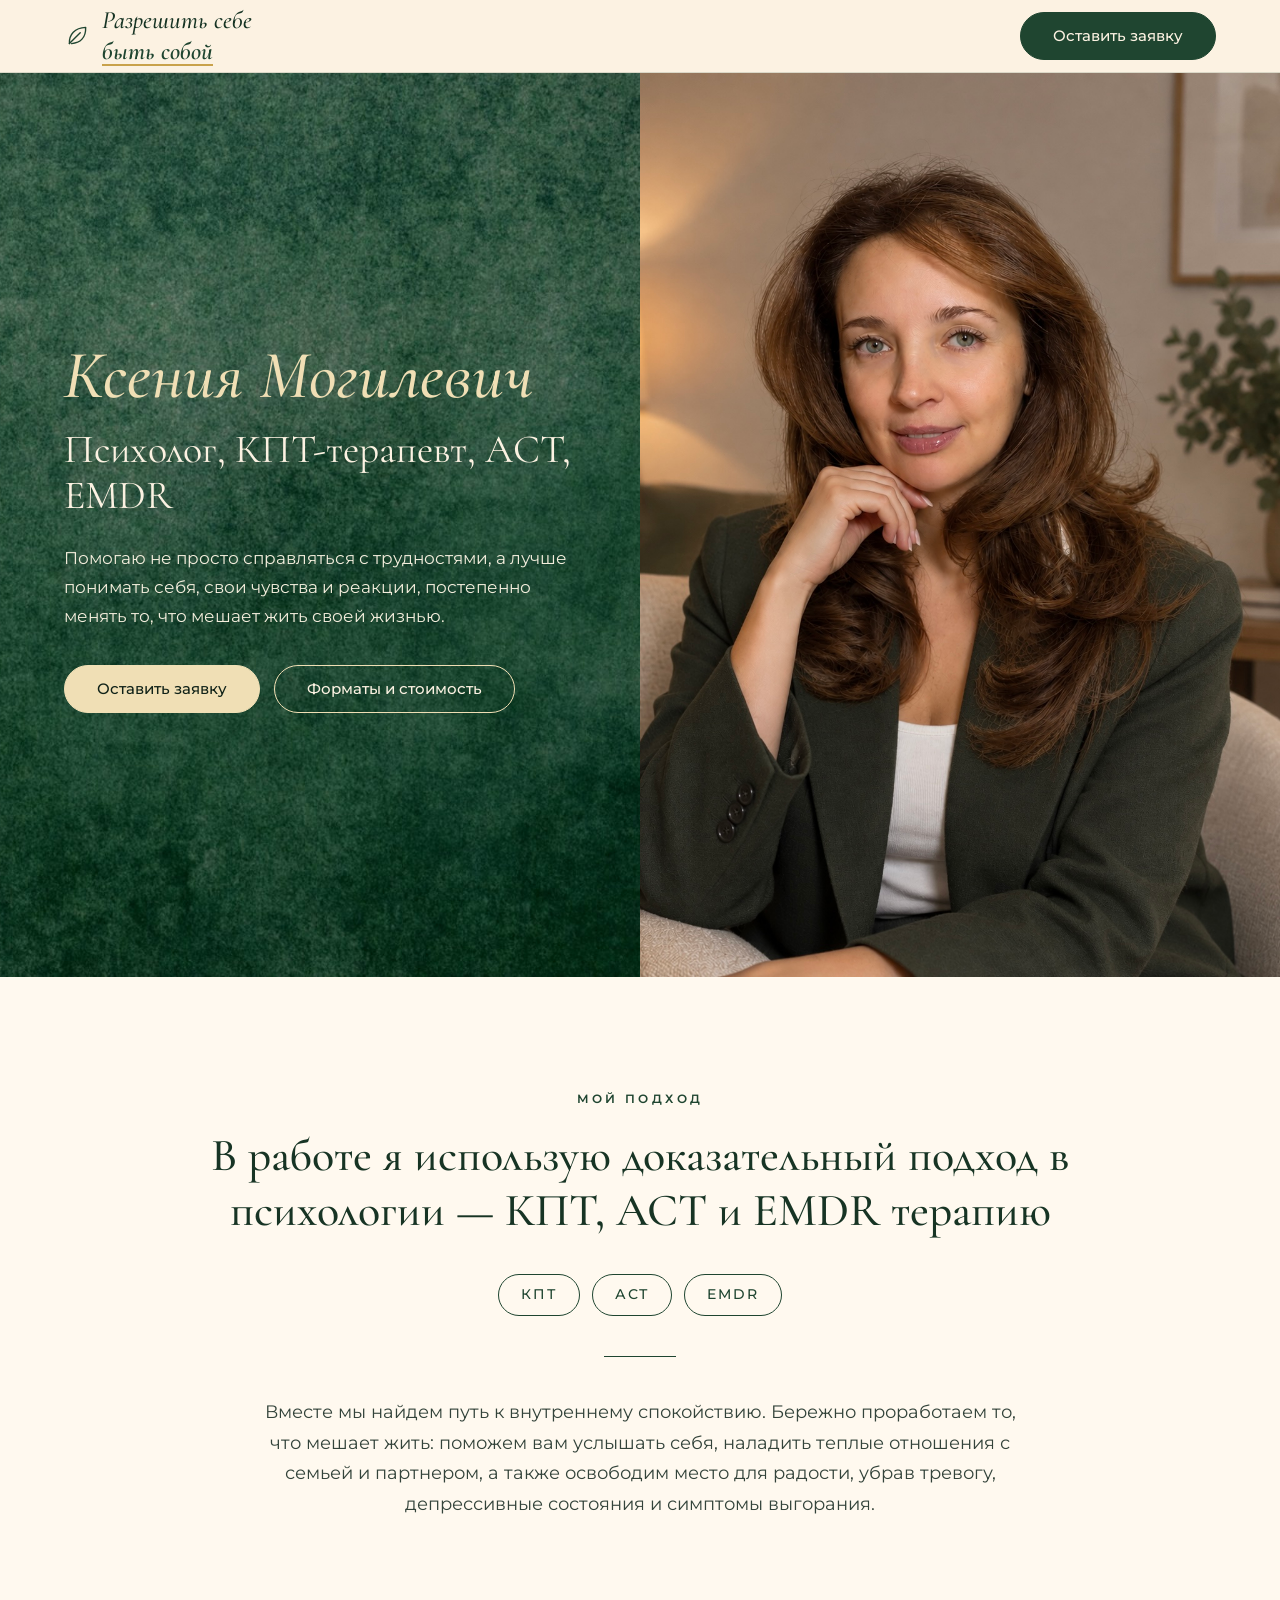
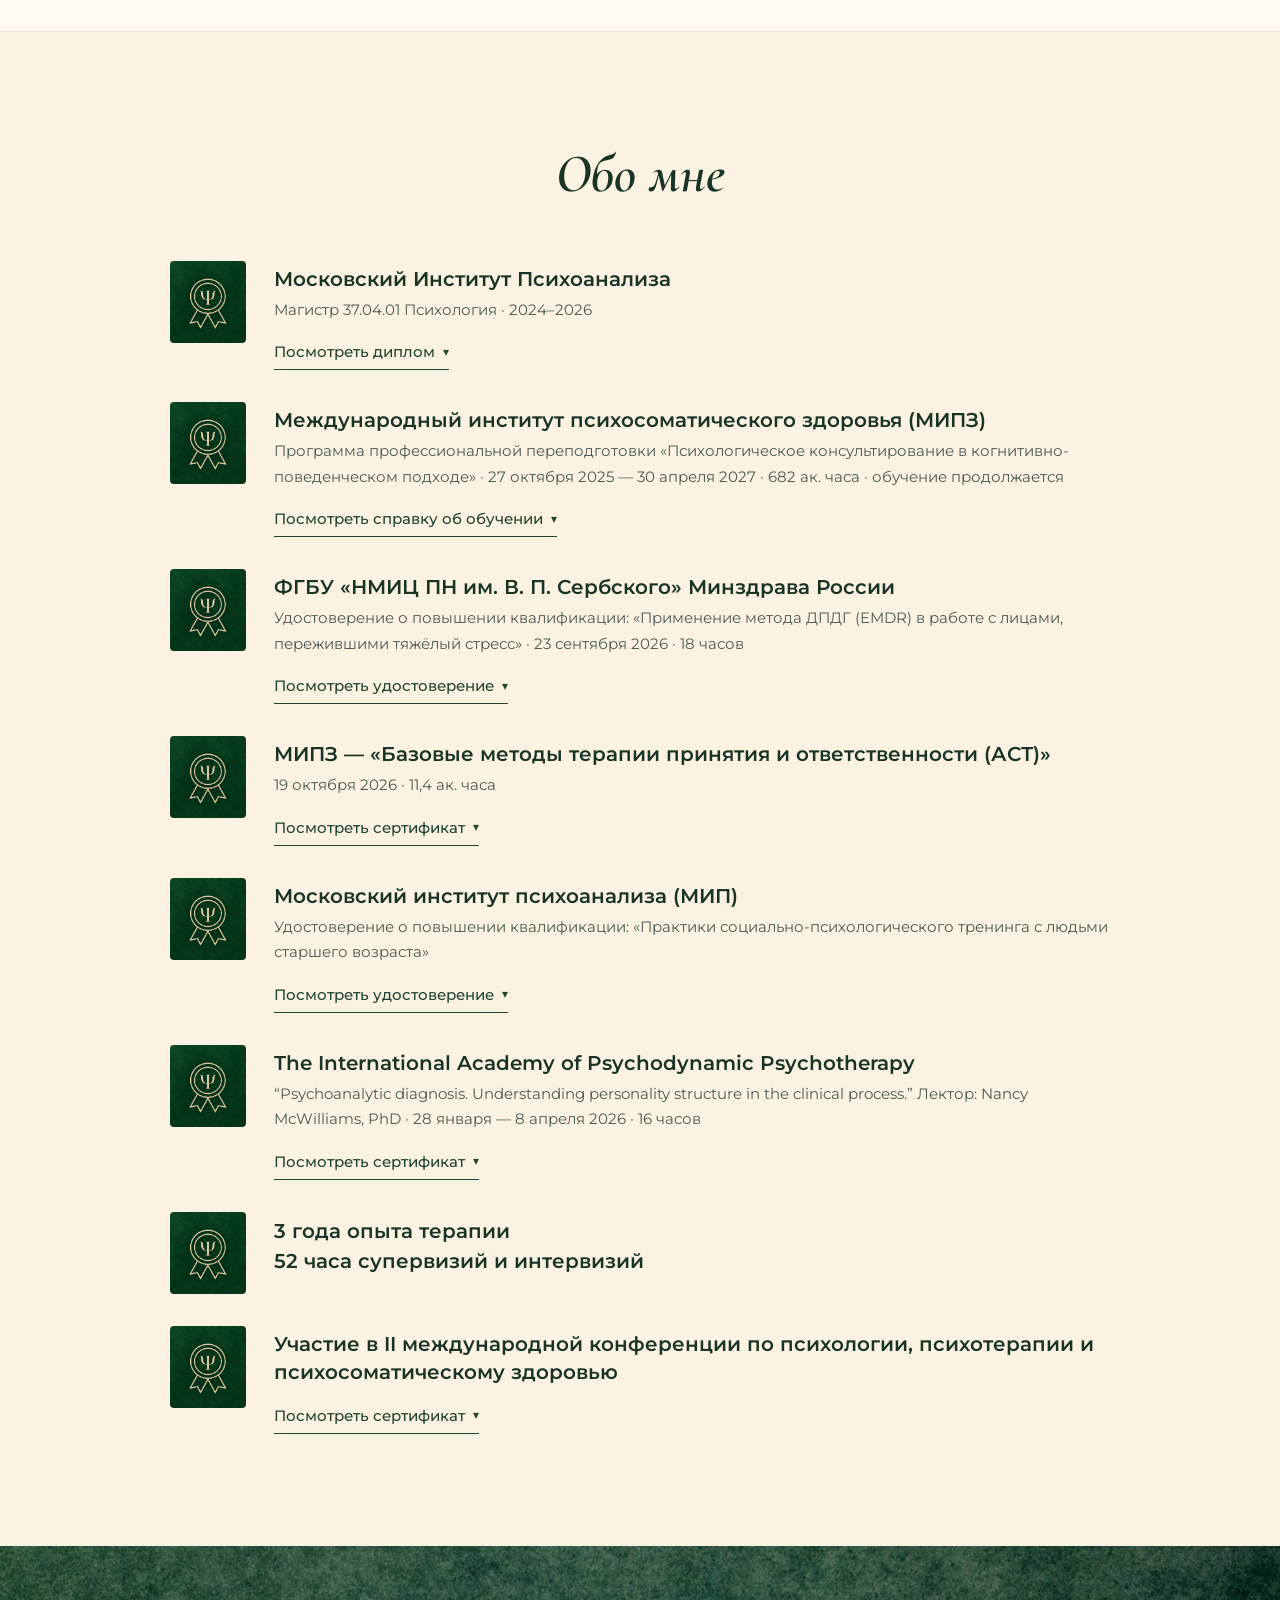
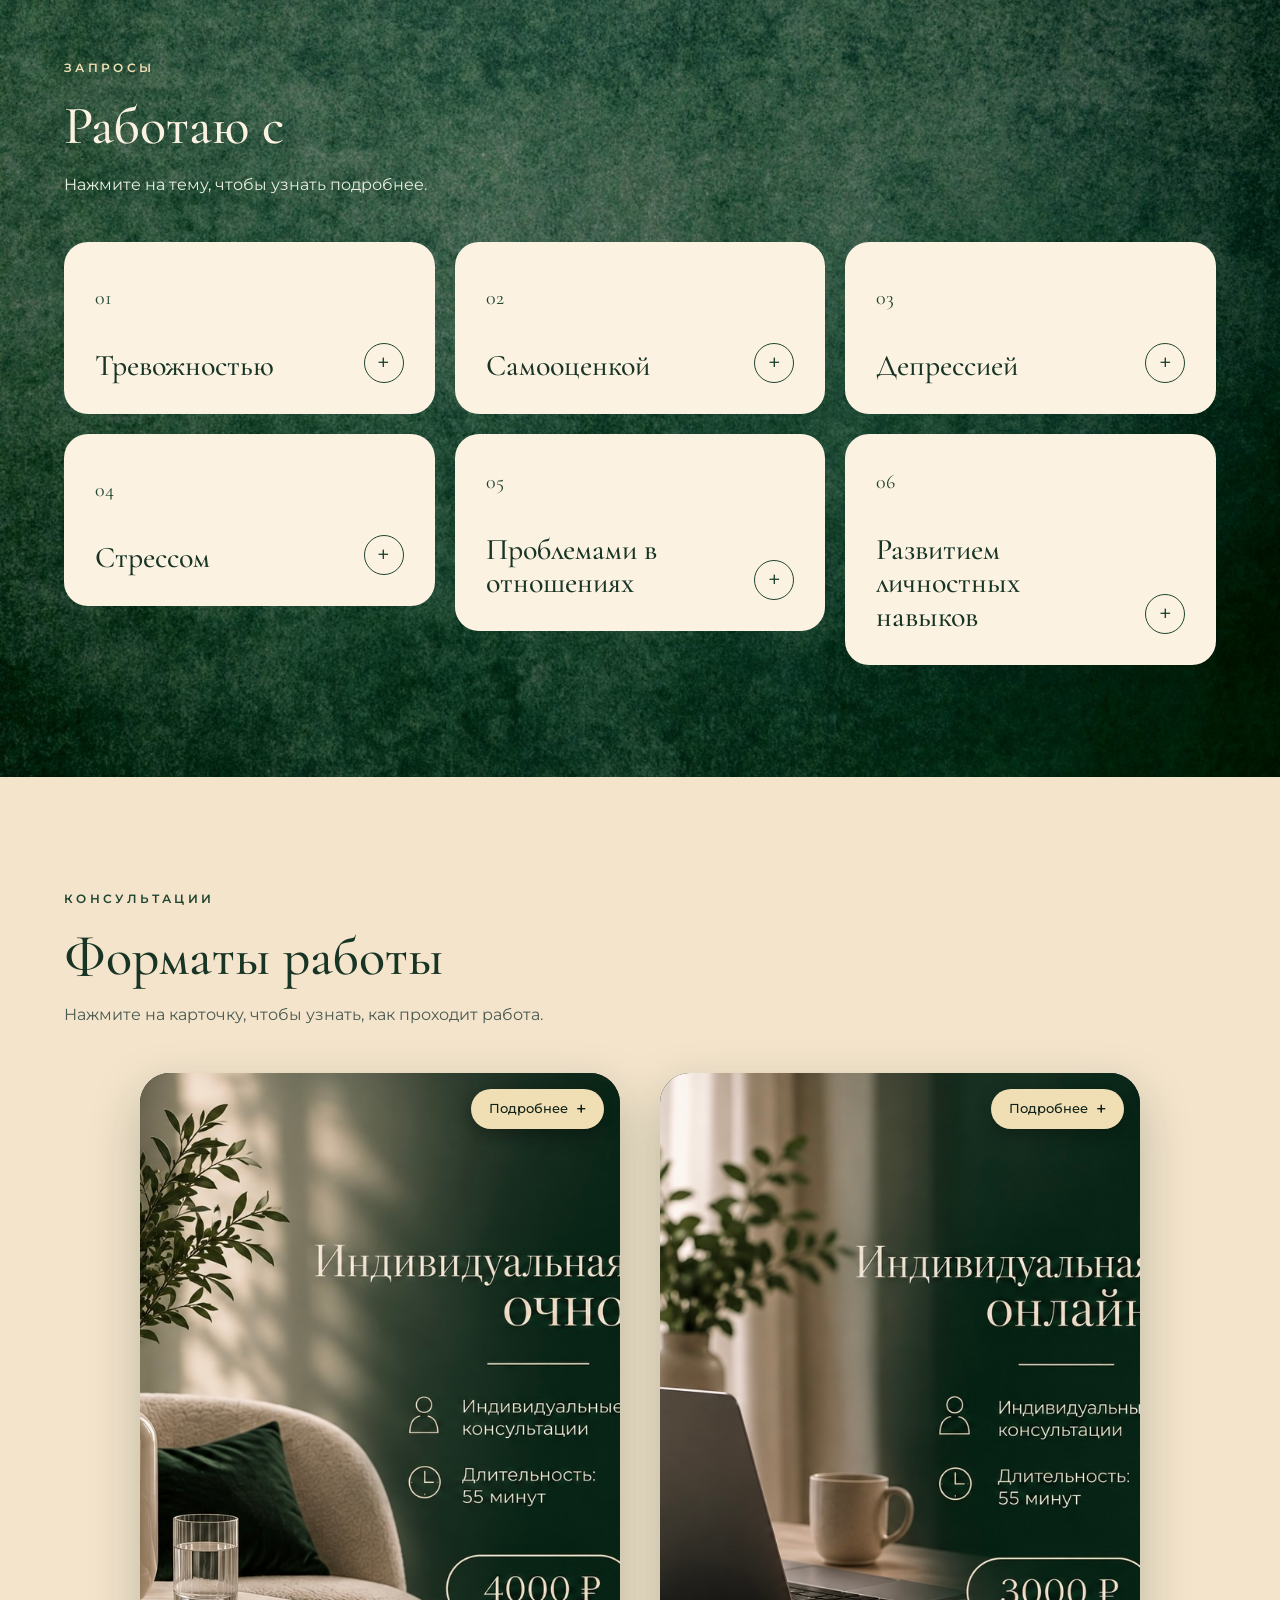
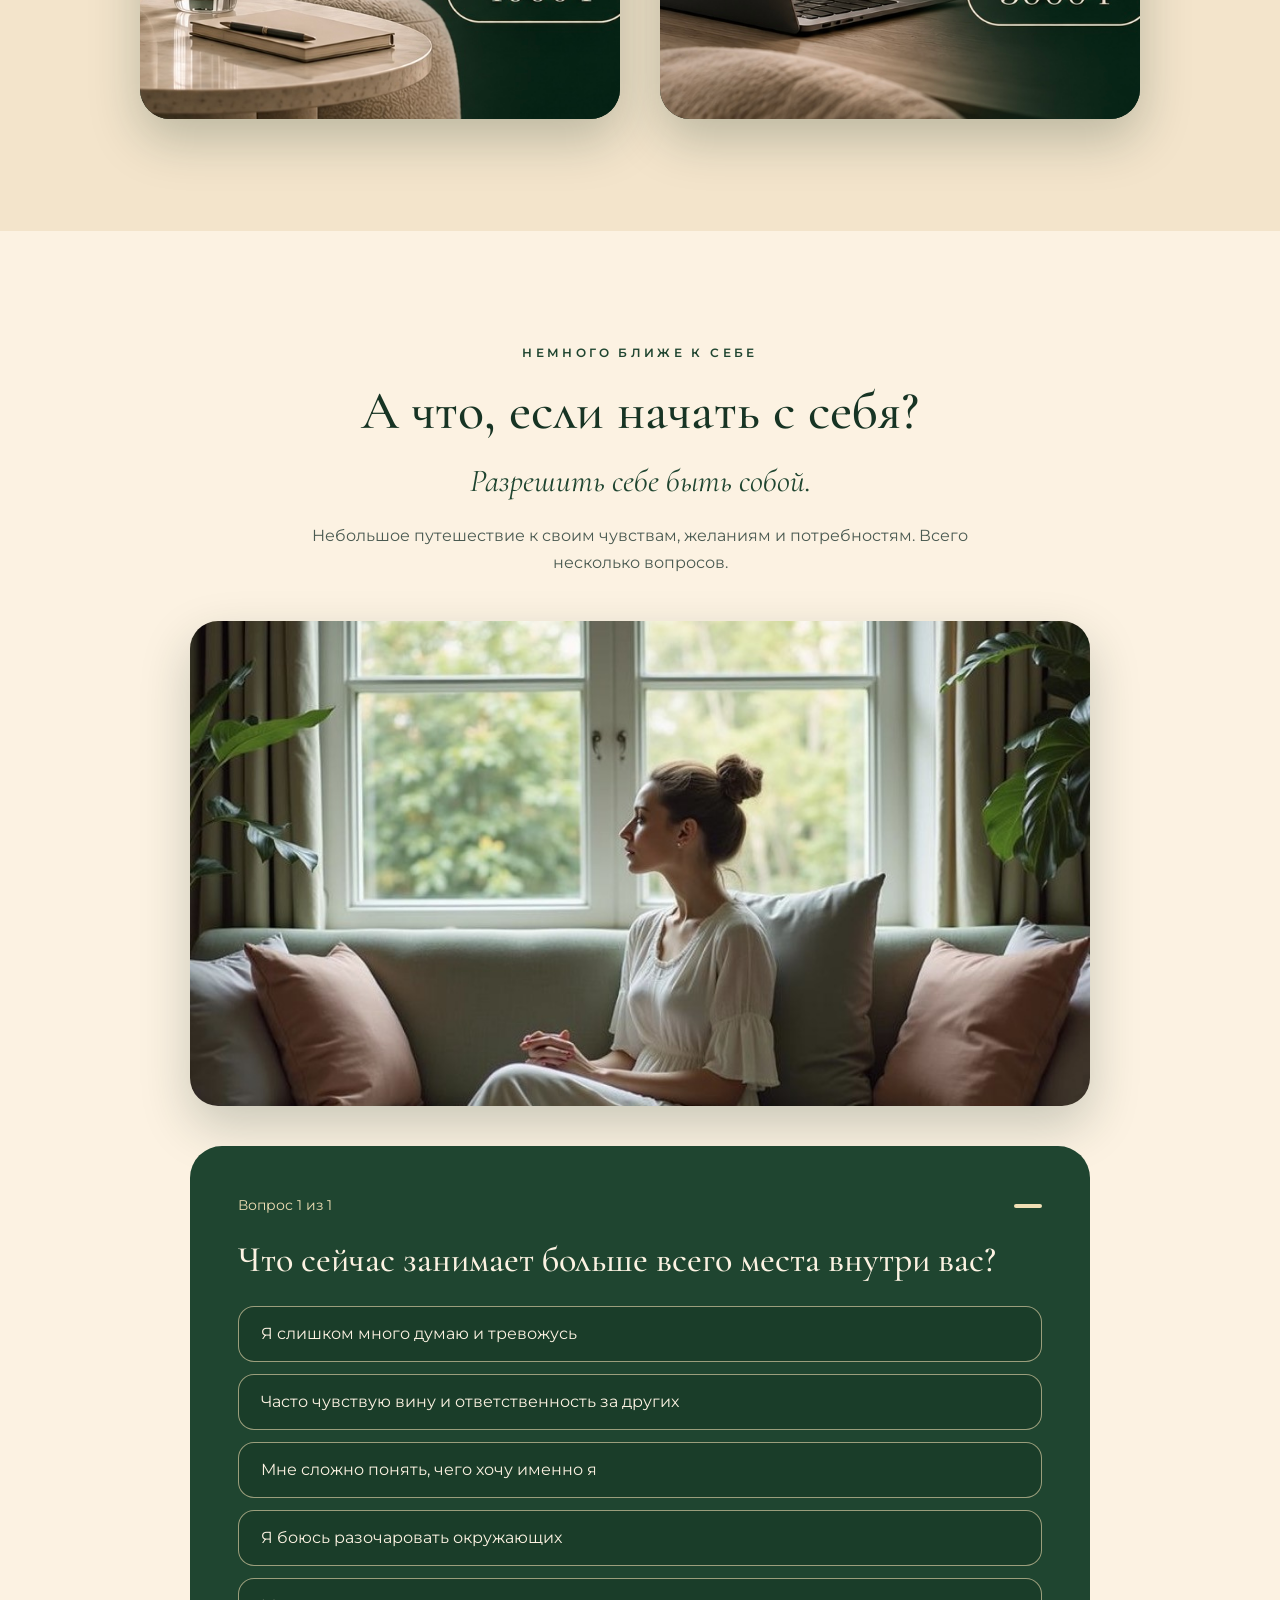
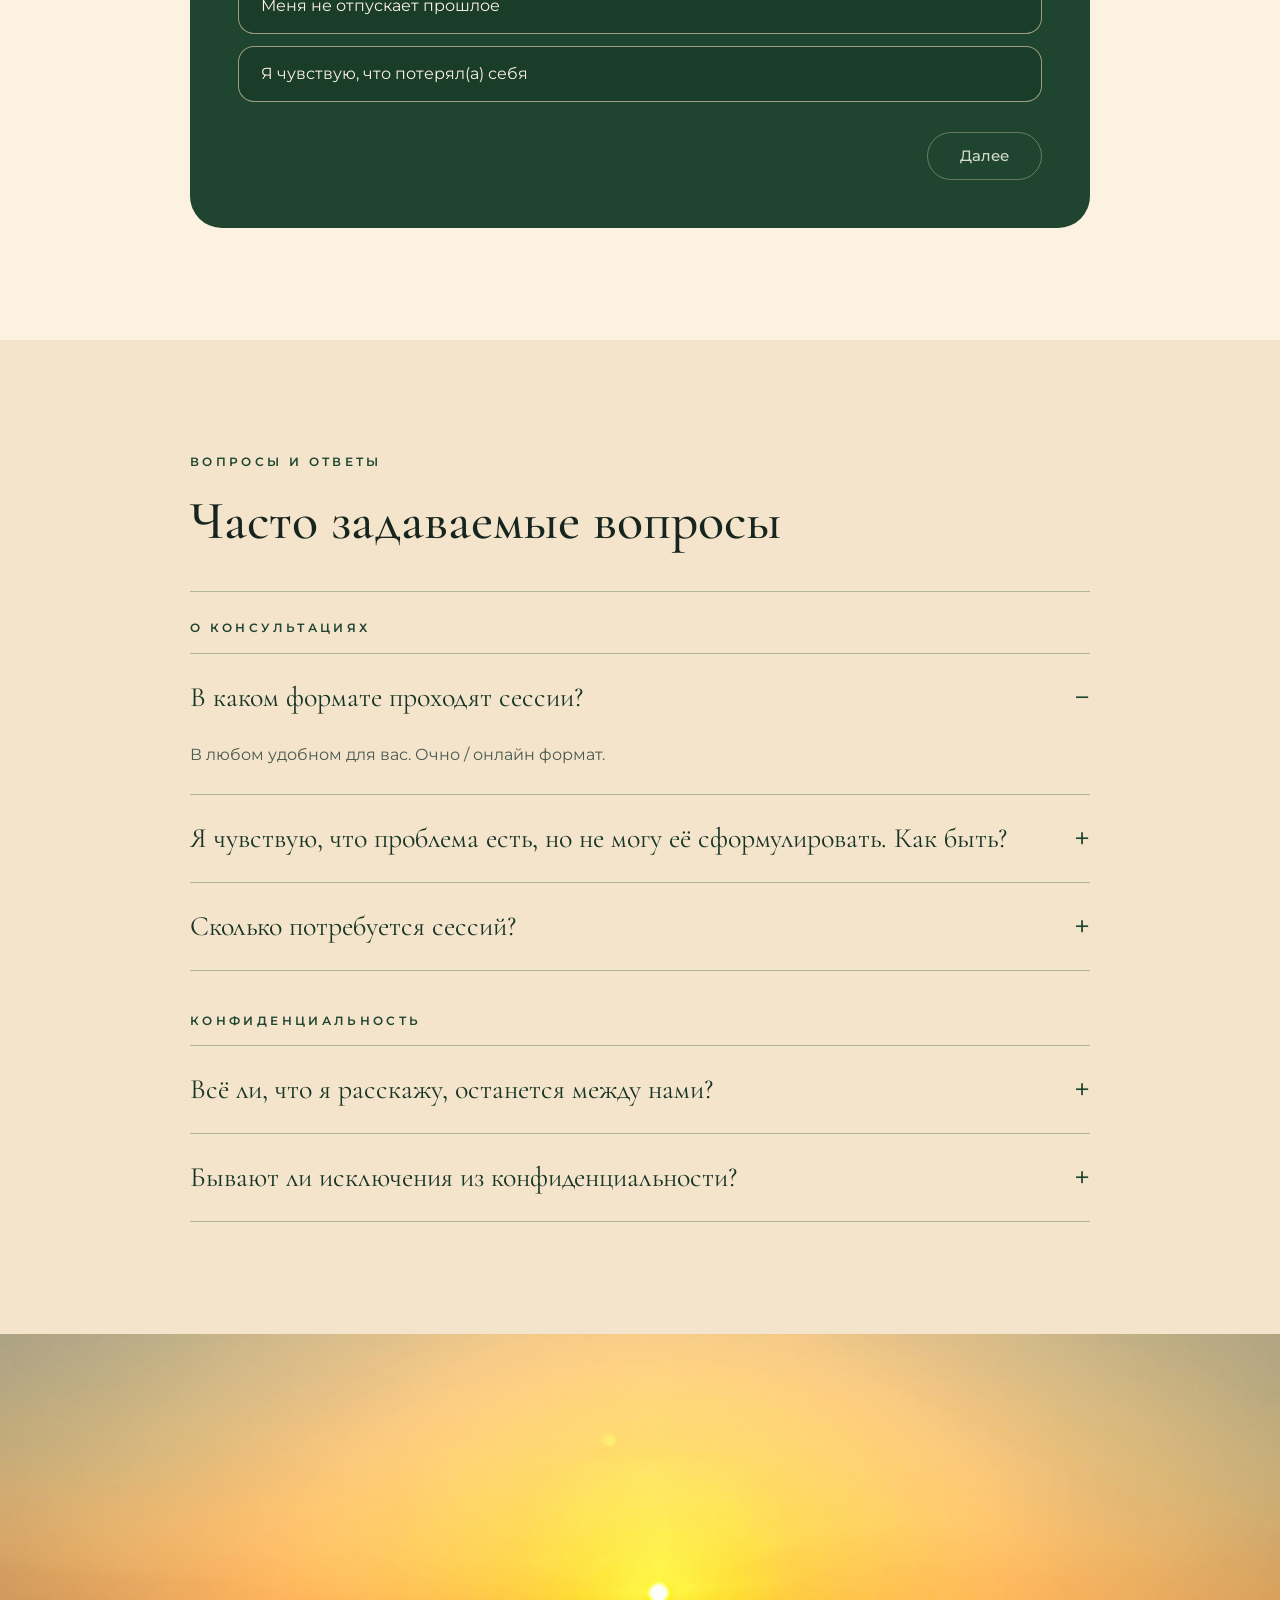
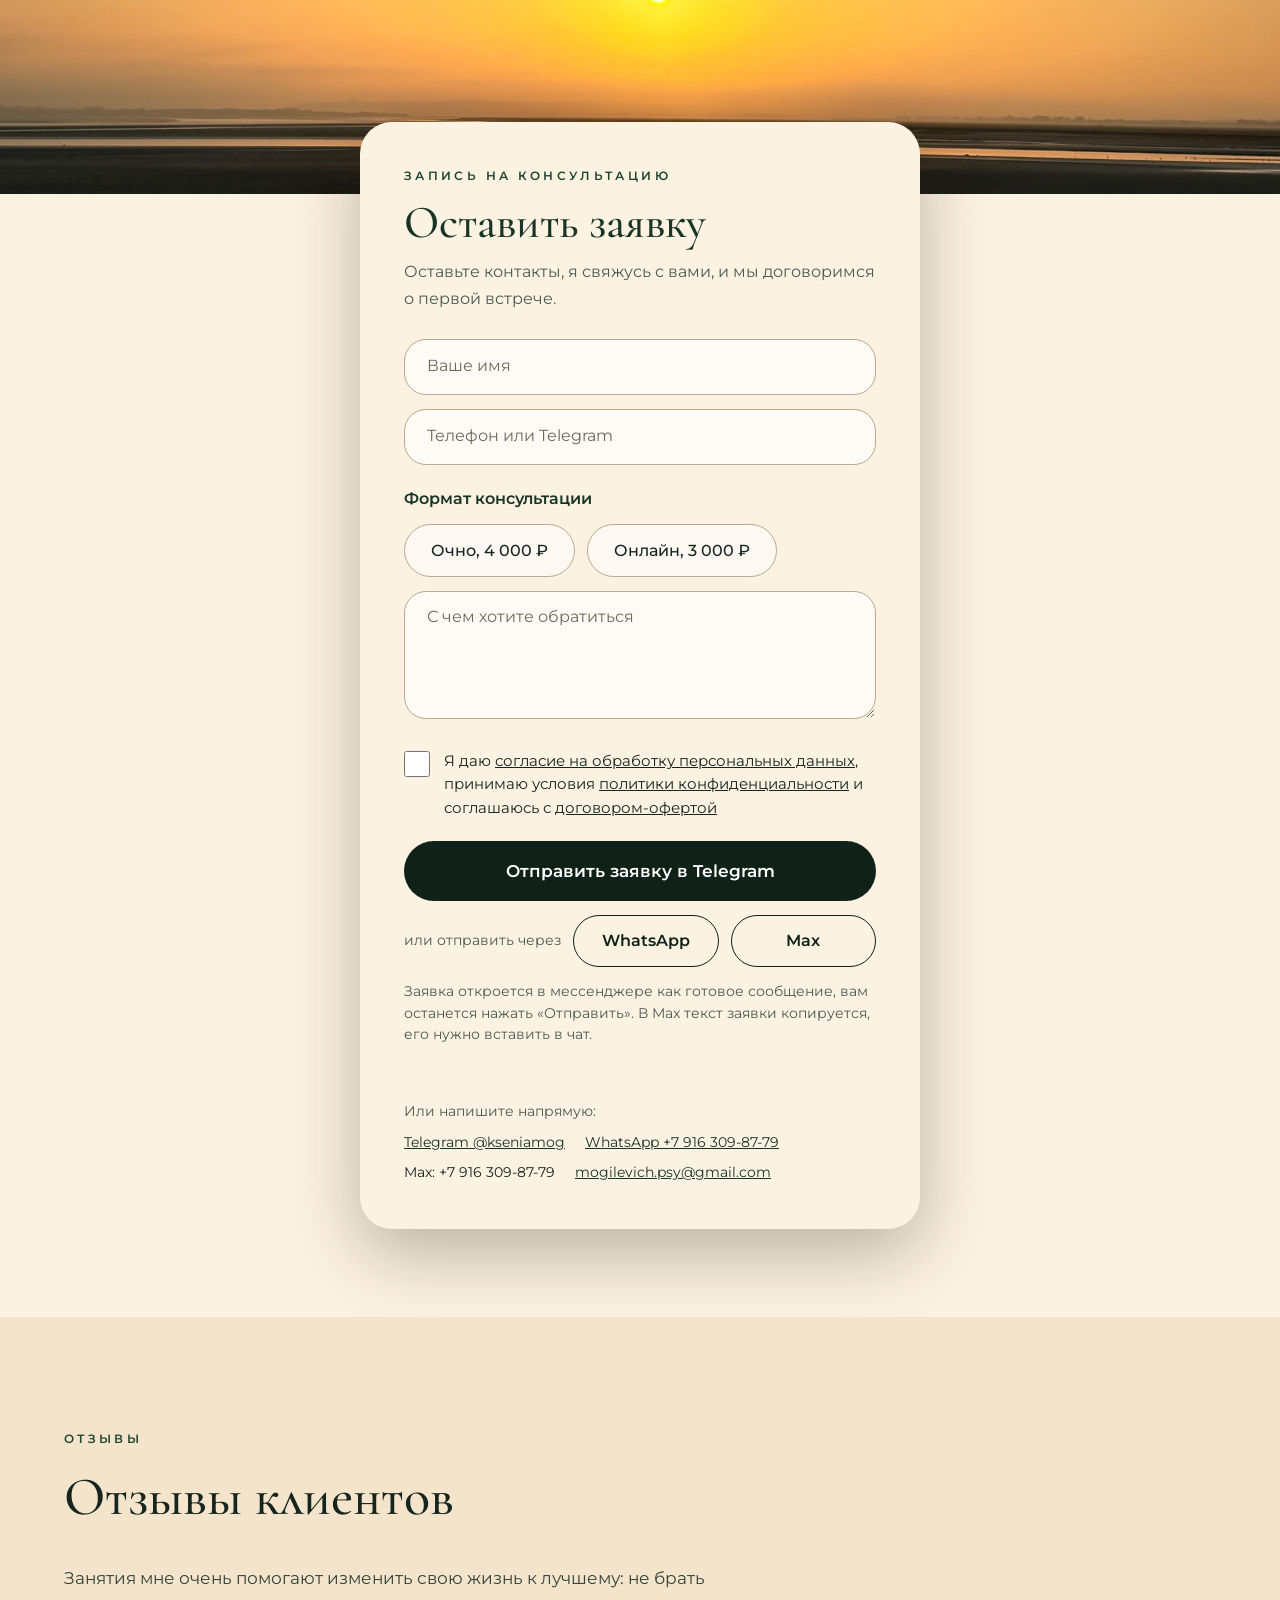
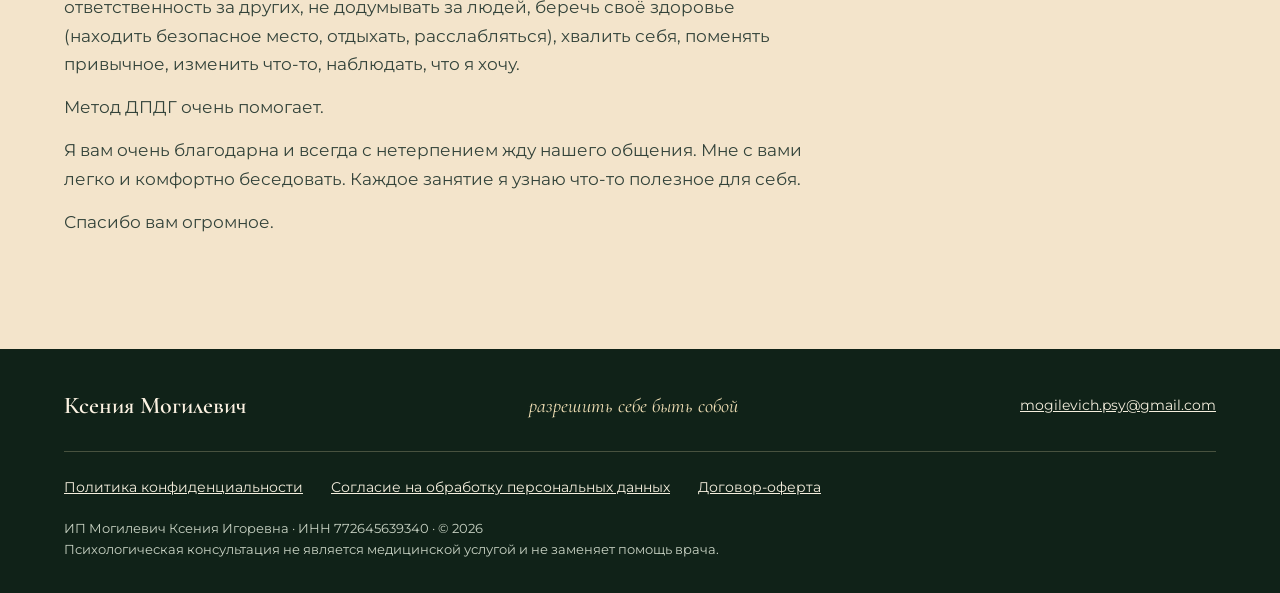
==== commit de711392: "Rename index 4.html to index.html" ====
--- a/index.html
+++ b/index.html
@@ -54,7 +54,7 @@
 .site-header{position:sticky;top:0;z-index:50;background:rgba(252,242,226,.95);backdrop-filter:blur(8px);border-bottom:1px solid rgba(31,69,48,.15)}
 .site-header .wrap{display:flex;align-items:center;justify-content:space-between;gap:24px;min-height:72px}
 .brand{text-decoration:none;font-family:var(--serif);font-weight:600;font-size:26px;line-height:1.05;color:var(--emerald-dark)}
-.nav{display:flex;gap:22px;font-size:14px}
+.nav{display:flex;gap:18px;font-size:14px}
 .nav a{text-decoration:none;color:var(--ink);white-space:nowrap}
 .site-header .btn{white-space:nowrap}
 .site-header .brand-phrase{display:flex;align-items:center;gap:12px;font-family:var(--serif);font-style:italic;font-weight:500;font-size:clamp(20px,2.2vw,25px);line-height:1.15;color:var(--emerald-dark);flex:0 0 auto}
@@ -63,7 +63,7 @@
 .brand-phrase em{display:block;width:fit-content;margin-top:2px;font-weight:600;color:var(--emerald);text-decoration:underline;text-decoration-color:#C9A24B;text-decoration-thickness:1.5px;text-underline-offset:5px}
 @media(max-width:480px){.site-header .wrap{gap:12px}.site-header .brand-phrase{font-size:19px}.brand-phrase .leaf{display:none}.site-header .btn{padding:10px 18px;font-size:14px;min-height:44px}}
 .nav a:hover{color:var(--emerald);text-decoration:underline}
-@media(max-width:1260px){.nav{display:none}}
+@media(max-width:1380px){.nav{display:none}}
 
 /* hero — две половины: зелёная текстура + фото */
 .hero{display:grid;grid-template-columns:1fr 1fr;min-height:clamp(560px,56vw,780px)}
@@ -81,7 +81,7 @@
   .hero{grid-template-columns:1fr;min-height:0}
   .hero-left{padding:56px 24px 52px}
   /* на телефоне показываем фото целиком, лицо не крупным планом */
-  .hero-right img{height:auto;aspect-ratio:1024/1447;object-fit:cover;object-position:center}
+  .hero-right img{height:auto;aspect-ratio:1145/1374;object-fit:cover;object-position:center}
 }
 
 /* approach */
@@ -140,11 +140,11 @@
 .formats{background:var(--beige-2);color:var(--ink)}
 .formats h2{color:var(--emerald-dark)}
 .formats .hint{margin-top:14px;color:var(--muted)}
-.fmt-grid{display:flex;flex-wrap:wrap;gap:40px;margin-top:44px;justify-content:center;align-items:flex-start}
-.fmt{flex:1 1 360px;max-width:520px;min-width:0;display:grid;border-radius:30px;overflow:hidden;background:#102218;box-shadow:0 20px 50px rgba(23,52,36,.25)}
+.fmt-grid{display:flex;flex-wrap:wrap;gap:40px;margin-top:44px;justify-content:center;align-items:stretch}
+.fmt{flex:1 1 360px;max-width:480px;min-width:0;display:grid;border-radius:30px;overflow:hidden;background:#102218;box-shadow:0 20px 50px rgba(23,52,36,.25)}
 .fmt>*{grid-area:1/1;min-width:0}
 .fmt-face{display:block;position:relative;padding:0;border:0;background:none;cursor:pointer;font:inherit;transition:opacity .3s,visibility .3s}
-.fmt-face img{width:100%;height:auto;display:block;transform:scale(1.035)}
+.fmt-face img{width:100%;height:100%;aspect-ratio:707/862;object-fit:cover;display:block;transform:scale(1.035)}
 .fmt-tap{position:absolute;top:16px;right:16px;display:inline-flex;align-items:center;gap:8px;min-height:40px;padding:8px 18px;border-radius:999px;background:var(--gold);color:var(--emerald-deep);font:500 13px/1 var(--sans);box-shadow:0 6px 18px rgba(0,0,0,.3);transition:background .2s}
 .fmt-tap::after{content:"+";font-size:18px;line-height:1}
 .fmt-face:hover .fmt-tap{background:var(--beige)}
@@ -272,6 +272,7 @@
 
 /* reviews */
 .reviews{background:var(--beige-2)}
+.rev-text{margin-top:36px;max-width:760px;font-size:17px;color:#33433A}.rev-text p+p{margin-top:14px}
 .rev-grid{display:flex;flex-wrap:wrap;gap:24px;margin-top:44px}
 .rev{flex:1 1 320px;min-width:0;margin:0;background:#FFF9EF;border:1px solid rgba(31,69,48,.25);border-radius:24px;padding:32px 30px;display:flex;flex-direction:column;gap:18px}
 .rev::before{content:"\201C";font-family:var(--serif);font-size:72px;line-height:.7;color:var(--emerald);height:34px}
@@ -304,6 +305,7 @@
       <a href="#about">Обо мне</a>
       <a href="#work">С чем работаю</a>
       <a href="#formats">Форматы работы</a>
+      <a href="cabinet.html">Самопомощь</a>
       <a href="#faq">Вопросы</a>
       <a href="#contact">Контакты</a>
       <a href="#reviews">Отзывы</a>
@@ -327,7 +329,7 @@
     </div>
   </div>
   <div class="hero-right">
-    <img src="photo.jpg" alt="Ксения Могилевич, психолог" width="1024" height="1447" fetchpriority="high">
+    <img src="photo.jpg" alt="Ксения Могилевич, психолог" width="1145" height="1374" fetchpriority="high">
   </div>
 </section>
 
@@ -547,7 +549,7 @@
           <p class="tag">Индивидуальная · онлайн · 3000 ₽</p>
           <h3>Как проходит работа</h3>
           <p class="meta">Формат: 55 минут на онлайн-платформе.</p>
-          <p class="intro">Вы можете обратиться за помощью, находясь дома или в другом комфортном для вас месте. Помогу разобраться в том, что вас беспокоит, лучше понять себя и найти способы справляться с трудностями.</p>
+          <p class="intro">Вы можете обратиться за помощью, находясь дома или в другом комфортном для вас месте.</p>
           <ol class="steps">
             <li>Определяем ваш запрос и цели работы, знакомимся и понимаем, комфортно ли нам работать вместе.</li>
             <li>Исследуем, какие мысли и убеждения влияют на ваши чувства и поведение.</li>
@@ -591,9 +593,6 @@
       <p class="faq-group">Конфиденциальность</p>
       <details><summary>Всё ли, что я расскажу, останется между нами?</summary><p>Да. Всё, что вы рассказываете на консультации, остаётся между нами. Я не передаю информацию третьим лицам без вашего согласия и не сообщаю никому о самом факте обращения.</p></details>
       <details><summary>Бывают ли исключения из конфиденциальности?</summary><p>Только два случая: если есть угроза жизни или здоровью вашему либо других людей и если этого требует закон. Для профессионального развития я могу обсуждать рабочие случаи на супервизии, но только в обезличенном виде: без имени и подробностей, по которым вас можно узнать.</p></details>
-      <details><summary>Нужно ли подробно описывать проблему в заявке?</summary><p>Нет. В заявке достаточно имени и контакта, а поле «С чем хотите обратиться» можно оставить пустым или написать пару слов. Всё остальное мы обсудим на консультации.</p></details>
-      <details><summary>Что происходит с моими данными и перепиской?</summary><p>Сайт сам не хранит заявки: при отправке открывается мессенджер с готовым сообщением, и вы отправляете его сами. Ваши данные используются только для связи и записи на консультацию и обрабатываются по правилам, описанным в <a href="privacy.html">политике конфиденциальности</a>.</p></details>
-      <details><summary>Можно ли записывать консультацию?</summary><p>Аудио- и видеозапись возможна только с согласия обеих сторон.</p></details>
     </div>
   </div>
 </section>
@@ -659,26 +658,11 @@
   <div class="wrap">
     <p class="eyebrow">Отзывы</p>
     <h2>Отзывы клиентов</h2>
-    <div class="rev-grid">
-      <!-- Добавляйте отзывы так же, как первый (только с согласия авторов).
-           Чтобы добавить ещё карточку, скопируйте целиком блок <figure class="rev">…</figure>. -->
-      <figure class="rev">
-        <blockquote>
-          <p>Занятия мне очень помогают изменить свою жизнь к лучшему:</p>
-          <ul>
-            <li>не брать ответственность за других;</li>
-            <li>не додумывать за людей;</li>
-            <li>беречь своё здоровье (находить безопасное место, отдыхать, расслабляться);</li>
-            <li>хвалить себя;</li>
-            <li>поменять привычное, изменить что-то;</li>
-            <li>наблюдать, что я хочу.</li>
-          </ul>
-          <p>Метод ДПДГ очень помогает.</p>
-          <p>Я вам очень благодарна и всегда с нетерпением жду нашего общения. Мне с вами легко и комфортно беседовать. Каждое занятие я узнаю что-то полезное для себя.</p>
-          <p>Спасибо вам огромное.</p>
-        </blockquote>
-        <figcaption>Отзыв клиента</figcaption>
-      </figure>
+    <div class="rev-text">
+      <p>Занятия мне очень помогают изменить свою жизнь к лучшему: не брать ответственность за других, не додумывать за людей, беречь своё здоровье (находить безопасное место, отдыхать, расслабляться), хвалить себя, поменять привычное, изменить что-то, наблюдать, что я хочу.</p>
+      <p>Метод ДПДГ очень помогает.</p>
+      <p>Я вам очень благодарна и всегда с нетерпением жду нашего общения. Мне с вами легко и комфортно беседовать. Каждое занятие я узнаю что-то полезное для себя.</p>
+      <p>Спасибо вам огромное.</p>
     </div>
   </div>
 </section>
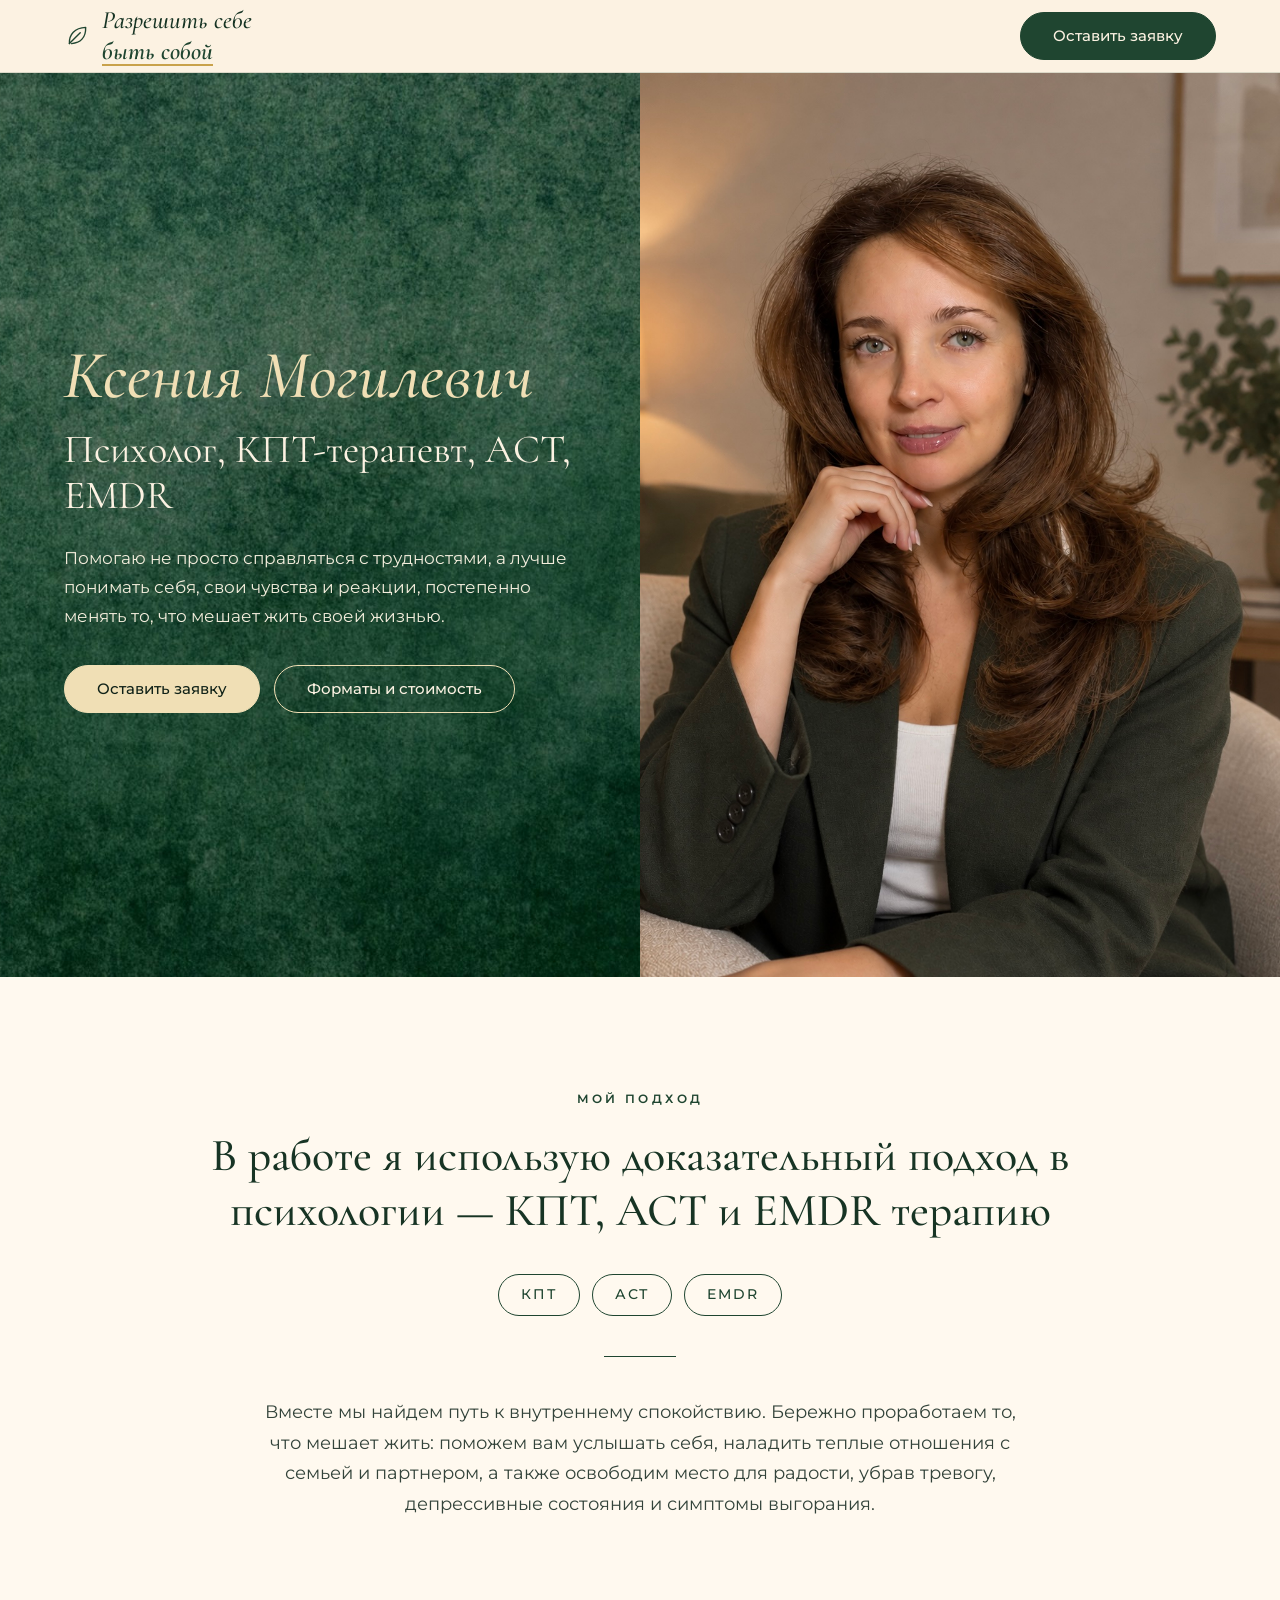
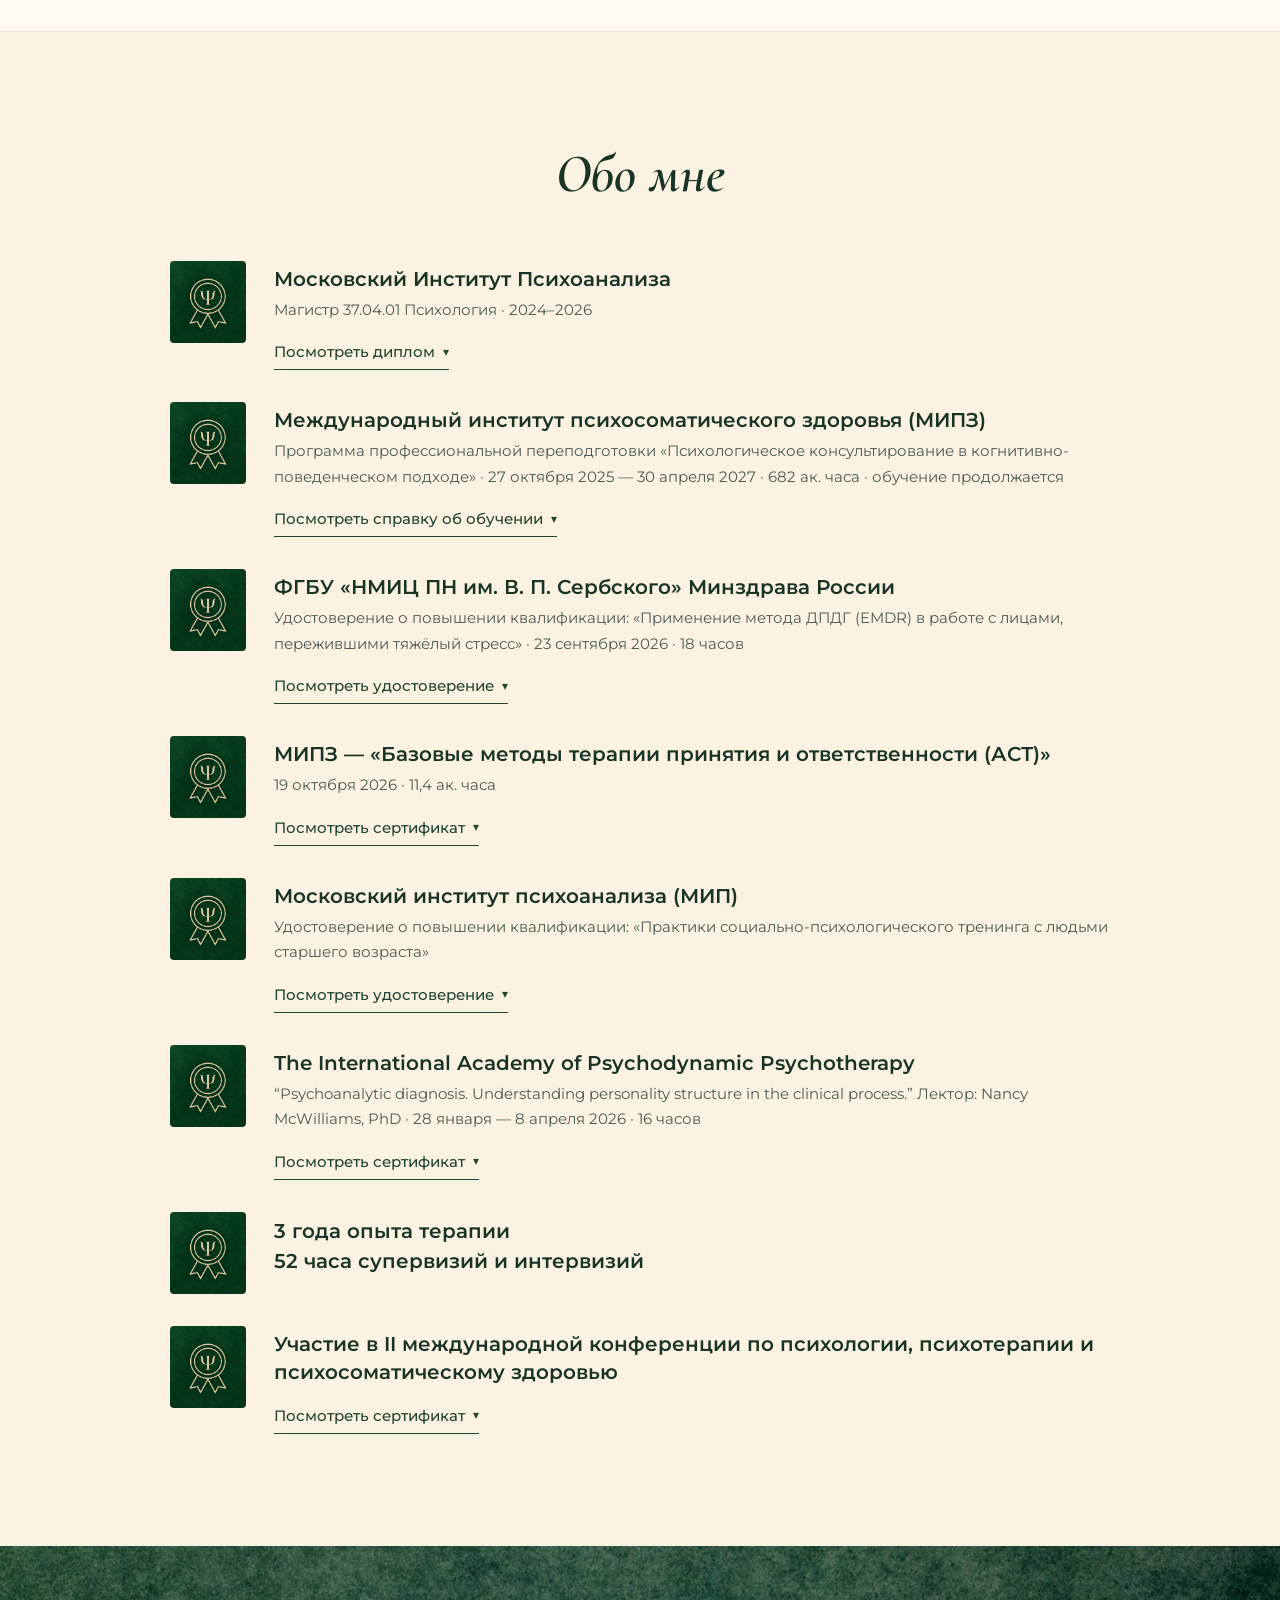
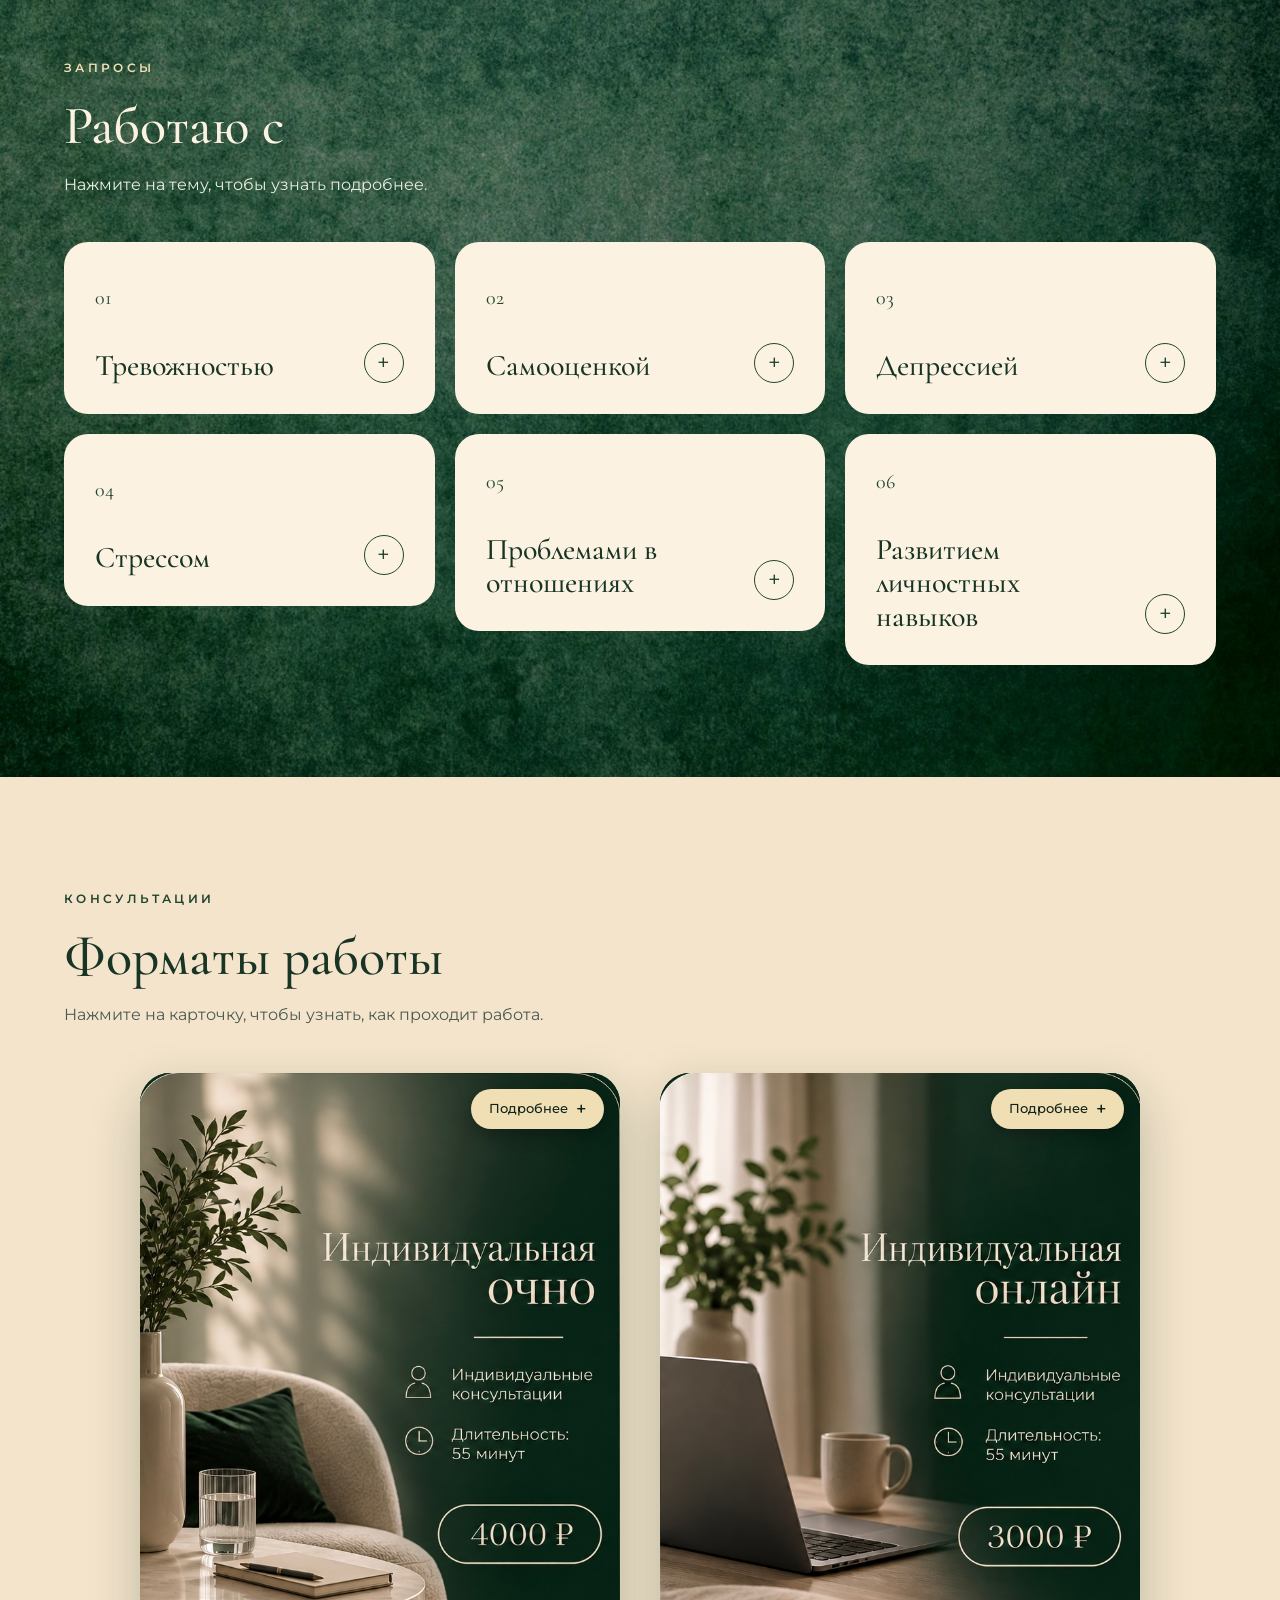
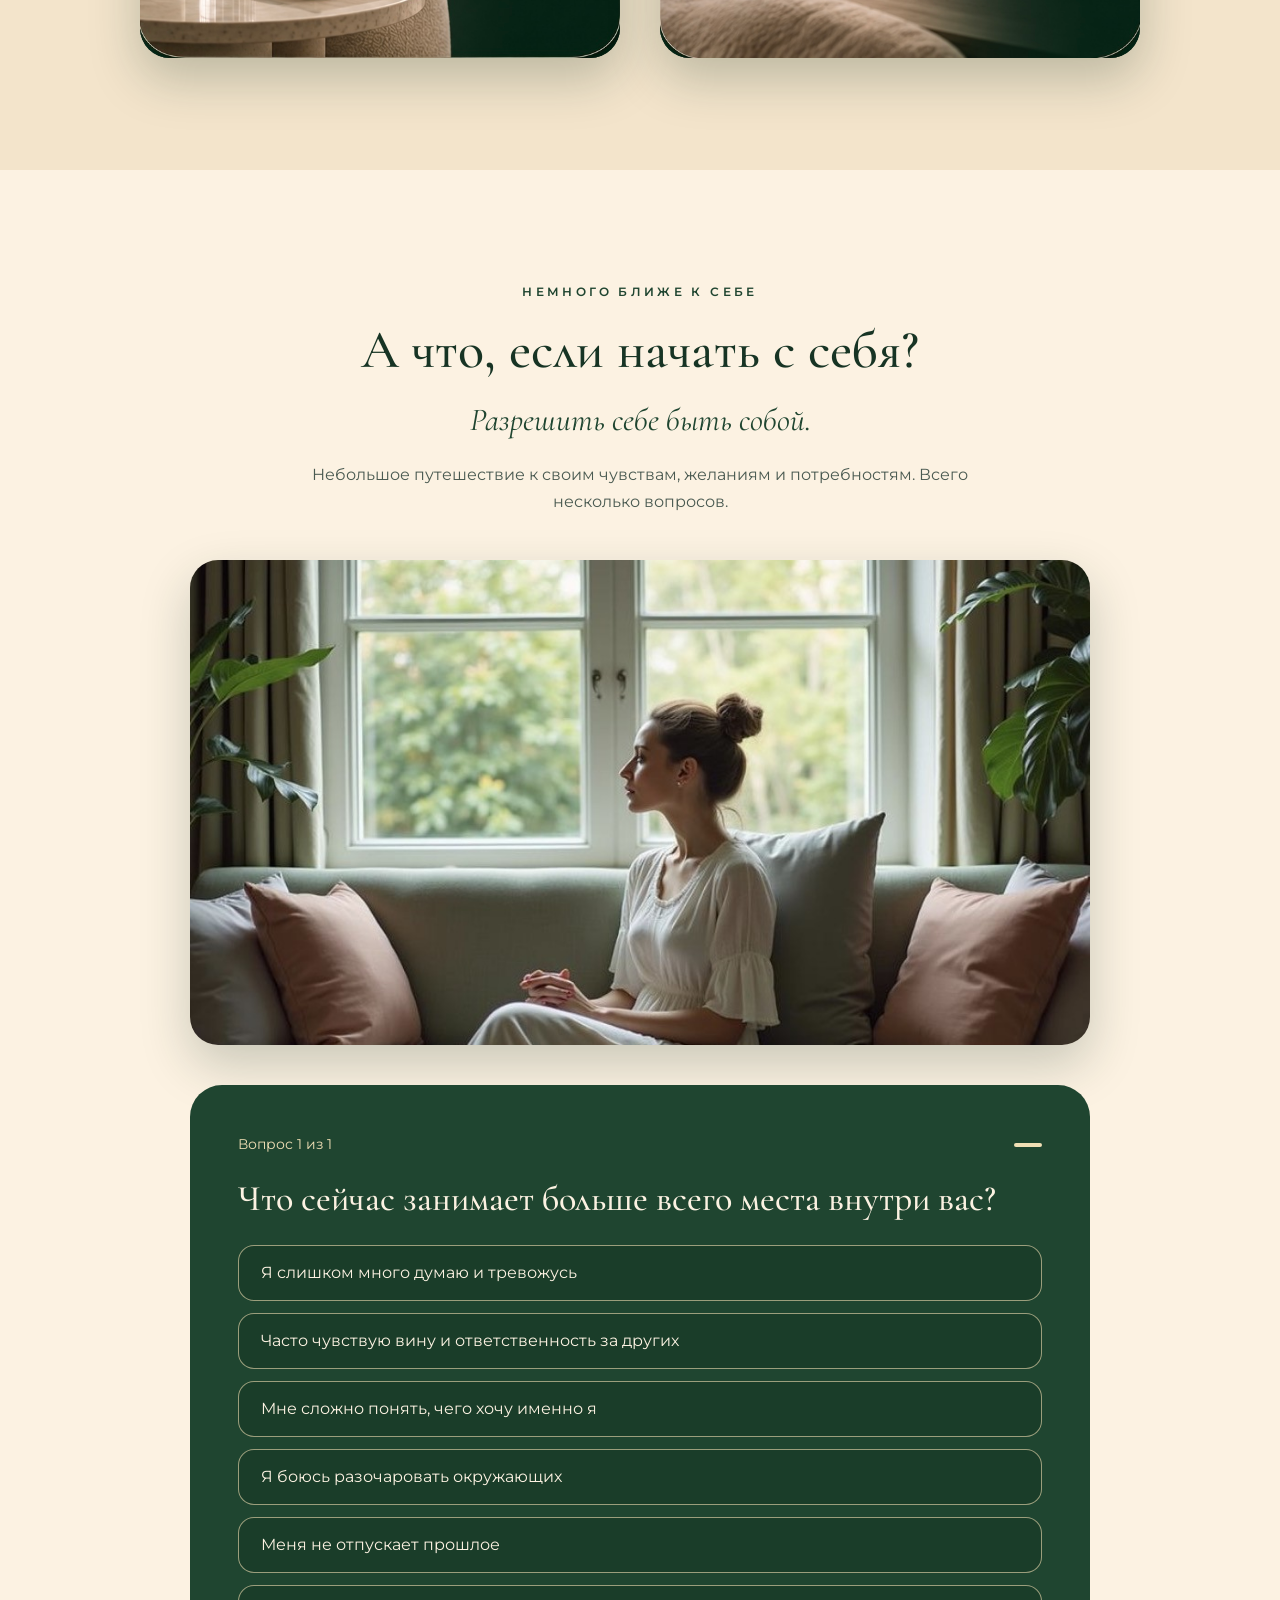
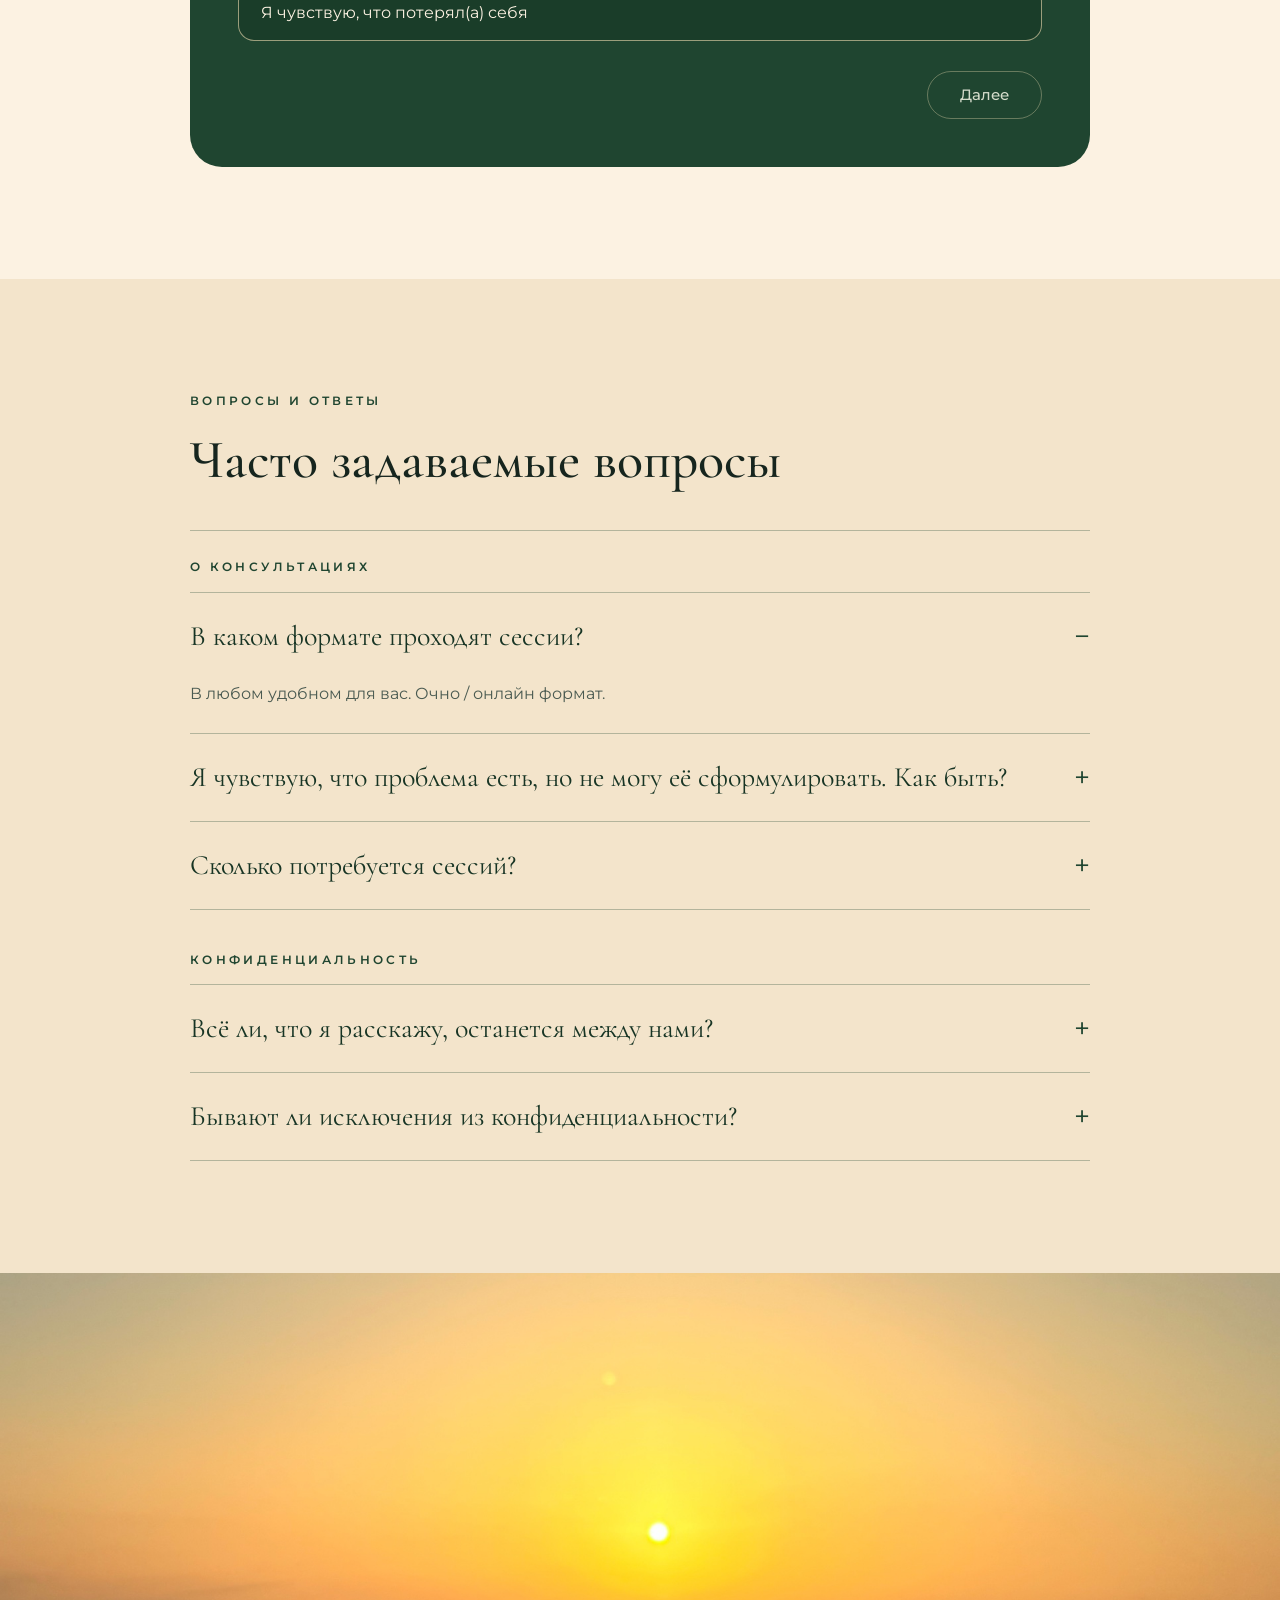
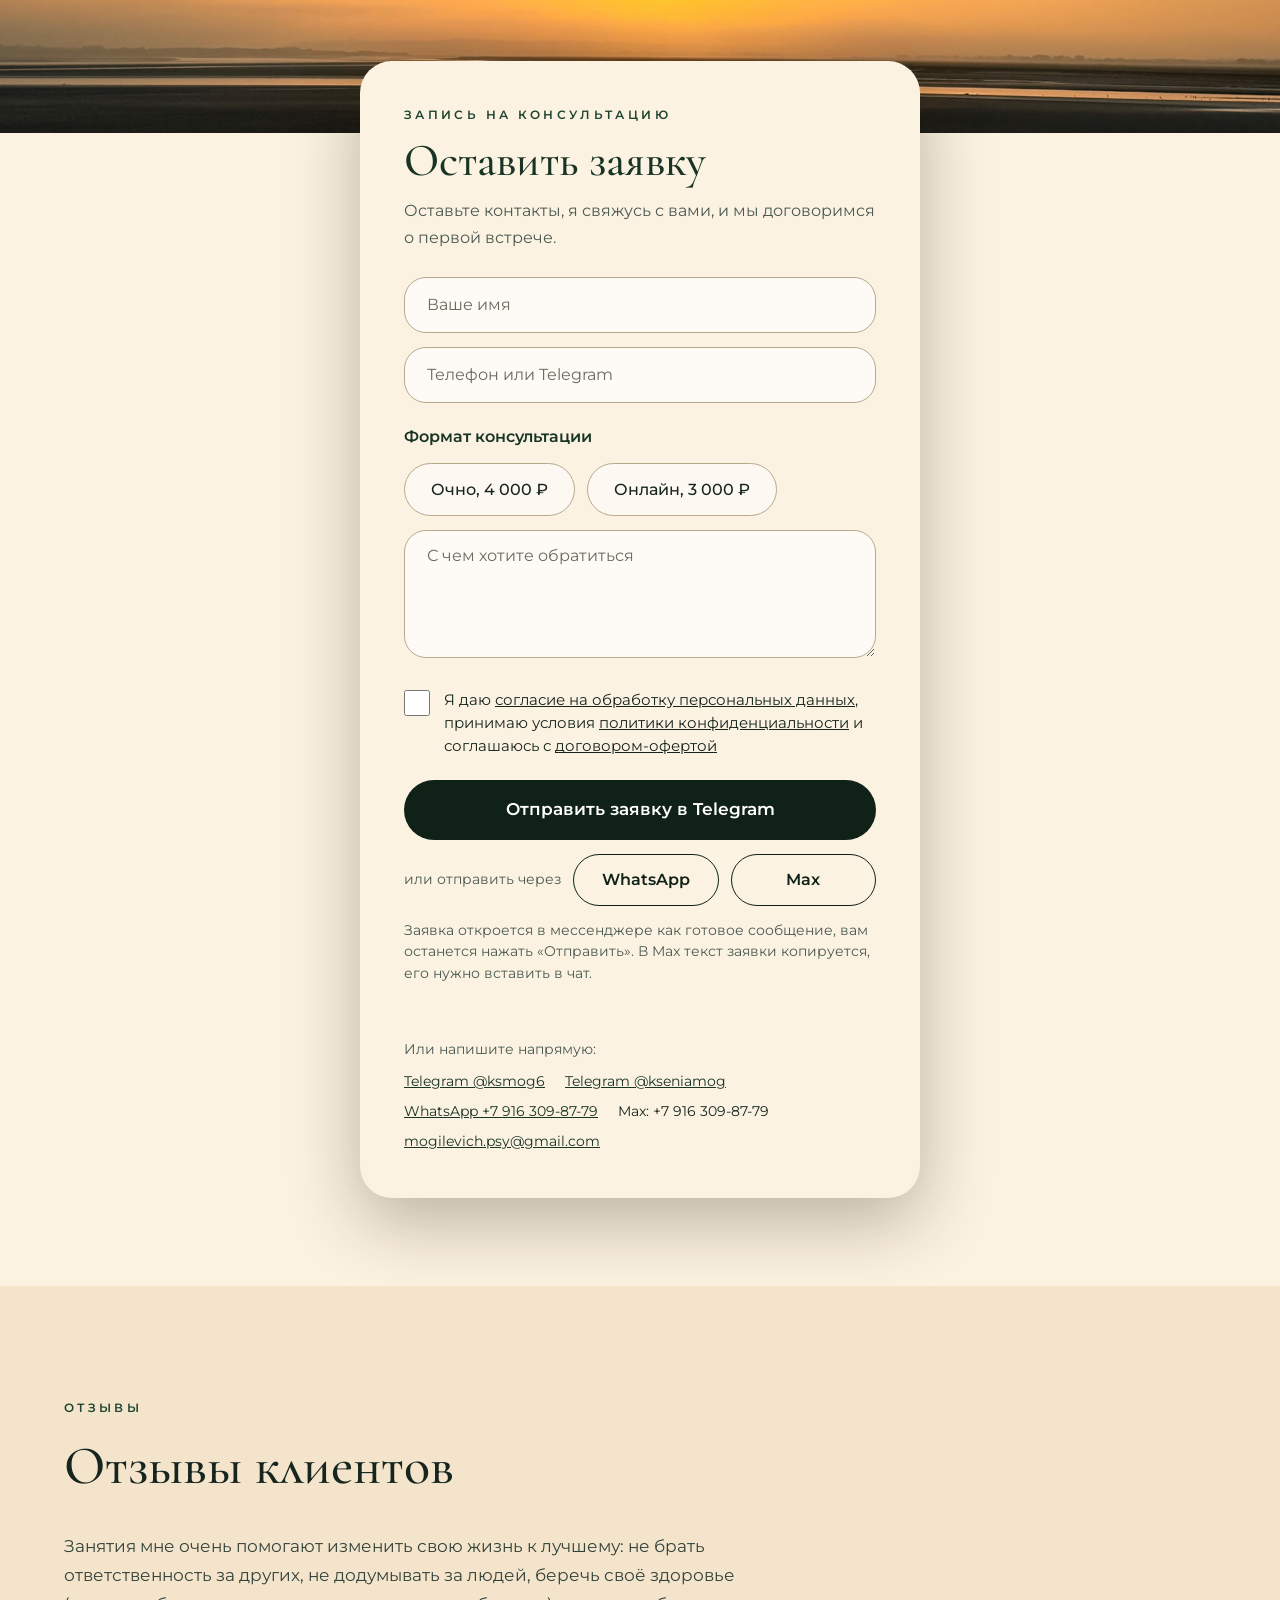
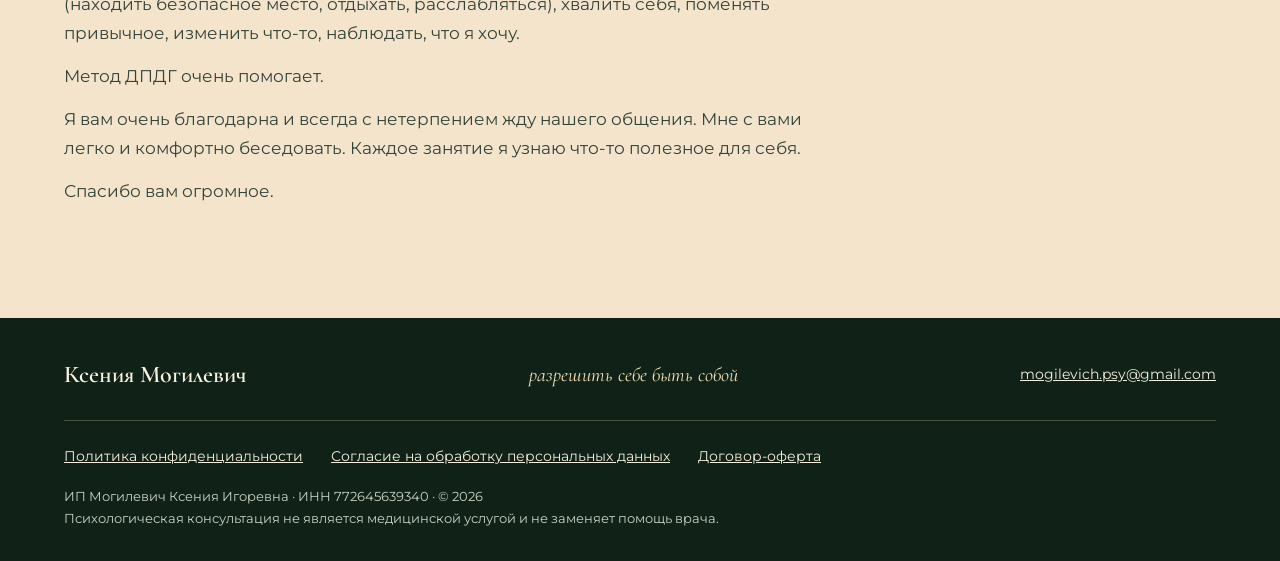
==== commit a58a2ee6: "Rename index 5.html to index.html" ====
--- a/index.html
+++ b/index.html
@@ -141,15 +141,19 @@
 .formats h2{color:var(--emerald-dark)}
 .formats .hint{margin-top:14px;color:var(--muted)}
 .fmt-grid{display:flex;flex-wrap:wrap;gap:40px;margin-top:44px;justify-content:center;align-items:stretch}
-.fmt{flex:1 1 360px;max-width:480px;min-width:0;display:grid;border-radius:30px;overflow:hidden;background:#102218;box-shadow:0 20px 50px rgba(23,52,36,.25)}
+.fmt{flex:1 1 360px;max-width:480px;min-width:0;display:grid;grid-template-columns:minmax(0,1fr);border-radius:30px;overflow:hidden;background:#102218;box-shadow:0 20px 50px rgba(23,52,36,.25)}
 .fmt>*{grid-area:1/1;min-width:0}
 .fmt-face{display:block;position:relative;padding:0;border:0;background:none;cursor:pointer;font:inherit;transition:opacity .3s,visibility .3s}
-.fmt-face img{width:100%;height:100%;aspect-ratio:707/862;object-fit:cover;display:block;transform:scale(1.035)}
+.fmt-face{aspect-ratio:707/862}
+.fmt-face img{width:100%;height:100%;object-fit:cover;display:block}
 .fmt-tap{position:absolute;top:16px;right:16px;display:inline-flex;align-items:center;gap:8px;min-height:40px;padding:8px 18px;border-radius:999px;background:var(--gold);color:var(--emerald-deep);font:500 13px/1 var(--sans);box-shadow:0 6px 18px rgba(0,0,0,.3);transition:background .2s}
 .fmt-tap::after{content:"+";font-size:18px;line-height:1}
 .fmt-face:hover .fmt-tap{background:var(--beige)}
 .fmt-back{box-sizing:border-box;display:flex;flex-direction:column;justify-content:center;padding:clamp(24px,5vw,40px);background:#1F4530;border:1px solid rgba(240,223,181,.5);border-radius:30px;visibility:hidden;opacity:0;transition:opacity .3s,visibility .3s;outline:none}
-.fmt.is-open .fmt-face{visibility:hidden;opacity:0}
+.fmt{position:relative}
+.fmt-back{position:absolute;inset:0;overflow:hidden}
+.fmt.is-open .fmt-back{position:relative;inset:auto;overflow:visible;aspect-ratio:707/862}
+.fmt.is-open .fmt-face{position:absolute;inset:0;visibility:hidden;opacity:0}
 .fmt.is-open .fmt-back{visibility:visible;opacity:1}
 .fmt-back .tag{font-size:12px;letter-spacing:.24em;text-transform:uppercase;color:var(--gold);font-weight:600}
 .fmt-back h3{margin:10px 0 4px;font-size:clamp(30px,4vw,38px);color:var(--beige)}
@@ -163,6 +167,7 @@
 .fmt-back .btn:hover{background:var(--beige);border-color:var(--beige);color:var(--emerald-deep)}
 .fmt-back .btn.ghost{background:transparent;color:var(--beige);border-color:var(--gold)}
 .fmt-back .btn.ghost:hover{background:var(--gold);color:var(--emerald-deep)}
+@media(min-width:561px){.fmt-back{padding:24px 30px;font-size:15px;line-height:1.55}.fmt-back h3{margin:6px 0 2px}.fmt-back .intro{margin-bottom:12px}.fmt-actions{margin-top:18px}.fmt-back .steps{gap:10px}}
 @media(max-width:560px){.fmt-back{font-size:15px;line-height:1.6}.steps{gap:10px}.steps li{gap:12px}}
 
 /* interactive */
@@ -645,6 +650,7 @@
 
       <p class="app-mail">Или напишите напрямую:</p>
       <ul class="app-direct">
+        <li><a href="https://t.me/ksmog6" target="_blank" rel="noopener">Telegram @ksmog6</a></li>
         <li><a href="https://t.me/kseniamog" target="_blank" rel="noopener">Telegram @kseniamog</a></li>
         <li><a href="https://wa.me/79163098779" target="_blank" rel="noopener">WhatsApp +7 916 309-87-79</a></li>
         <li>Max: +7 916 309-87-79</li>
@@ -689,7 +695,7 @@
 (function () {
   // ===== НАСТРОЙКИ КОНТАКТОВ: замените значения на свои =====
   var CONTACTS = {
-    telegram: 'kseniamog',     // ник без @
+    telegram: 'ksmog6',     // ник без @
     whatsapp: '79163098779',   // номер цифрами, без + и пробелов
     max: '+79163098779'        // номер телефона в Max (или ссылка вида https://max.ru/...)
   };
